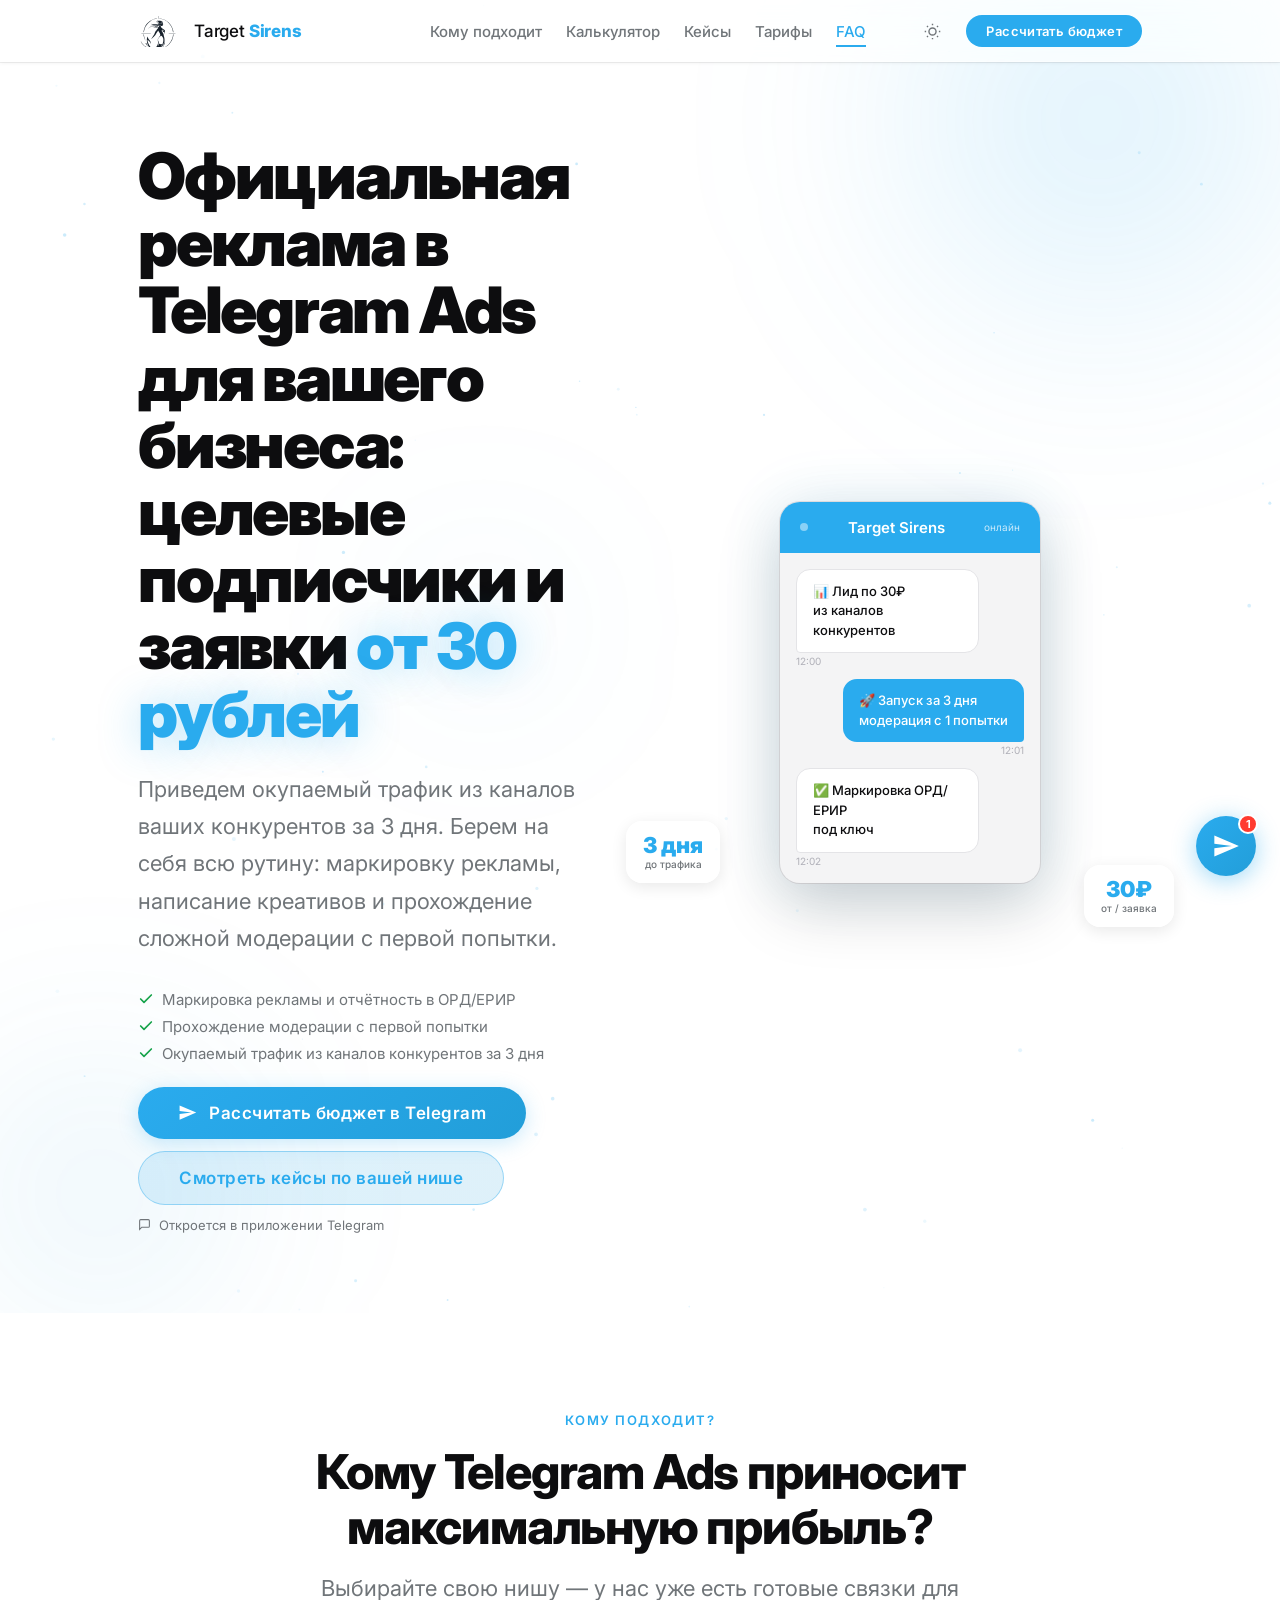
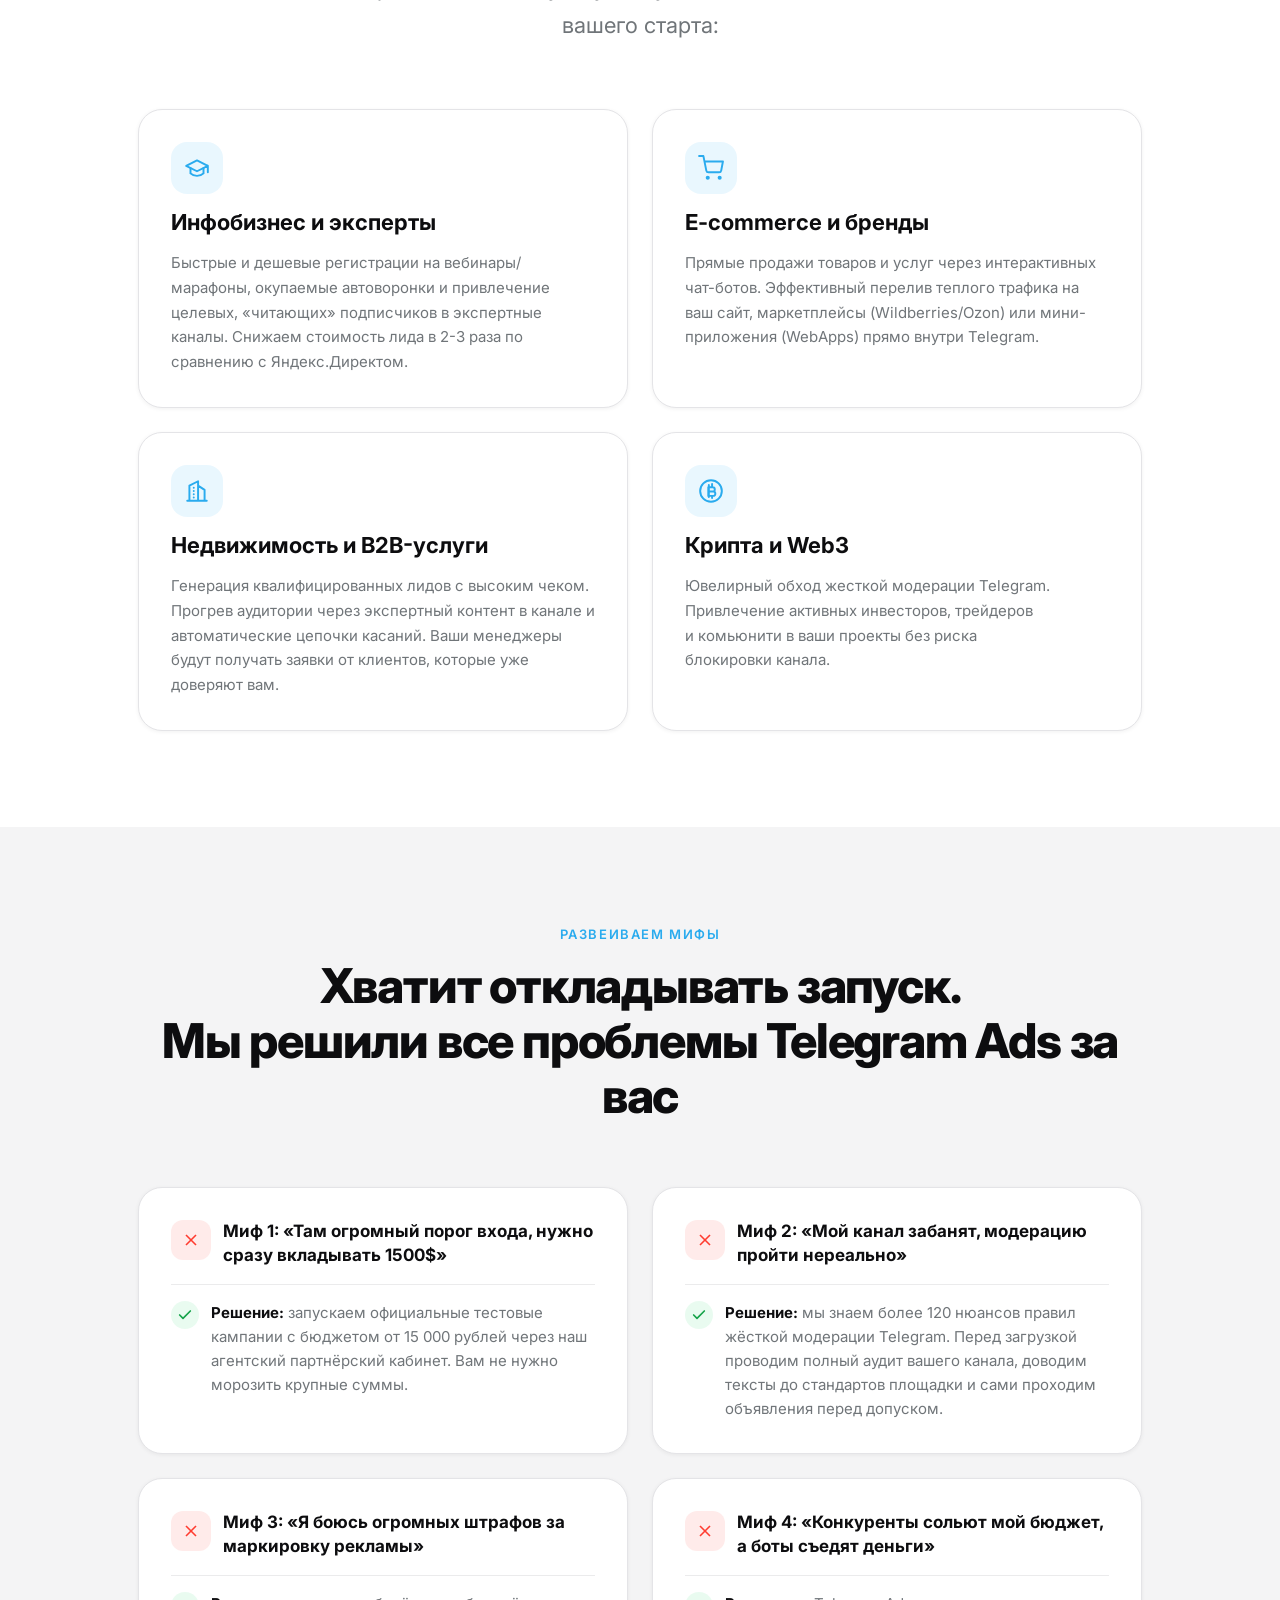
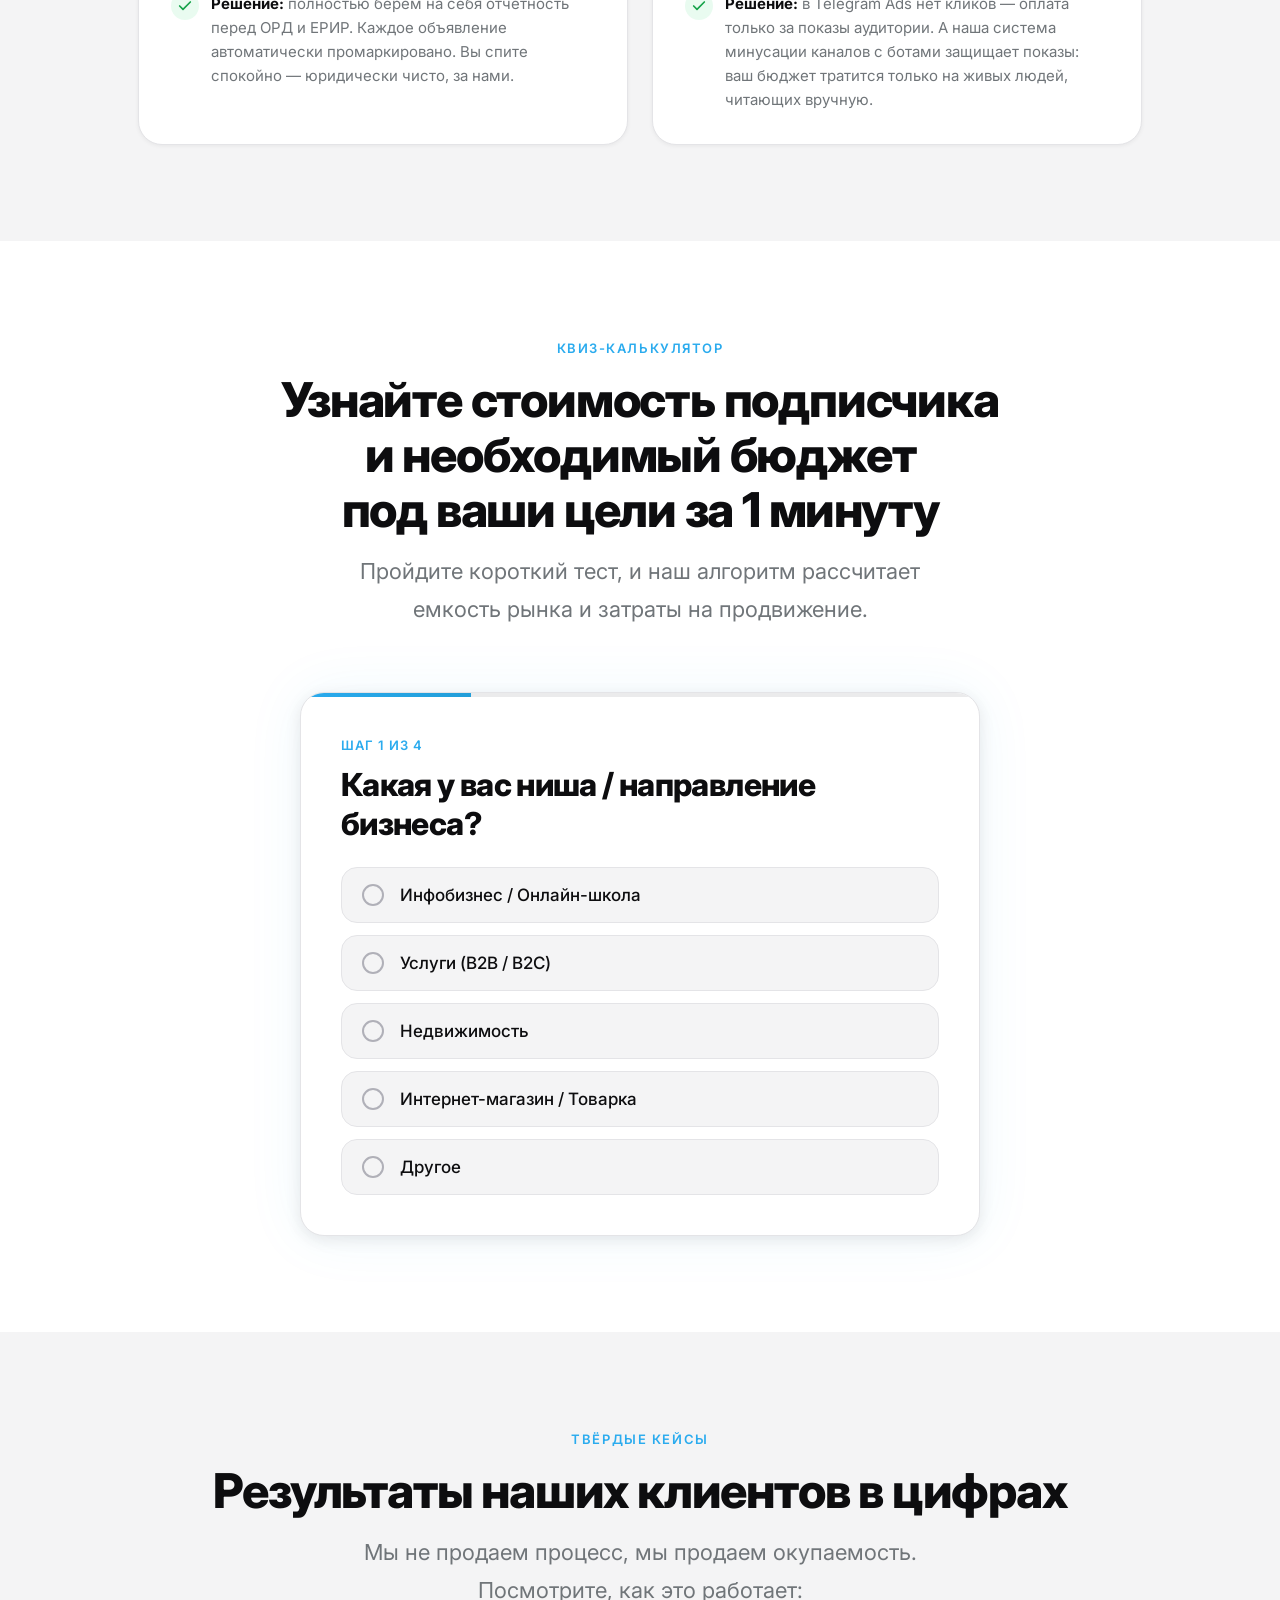
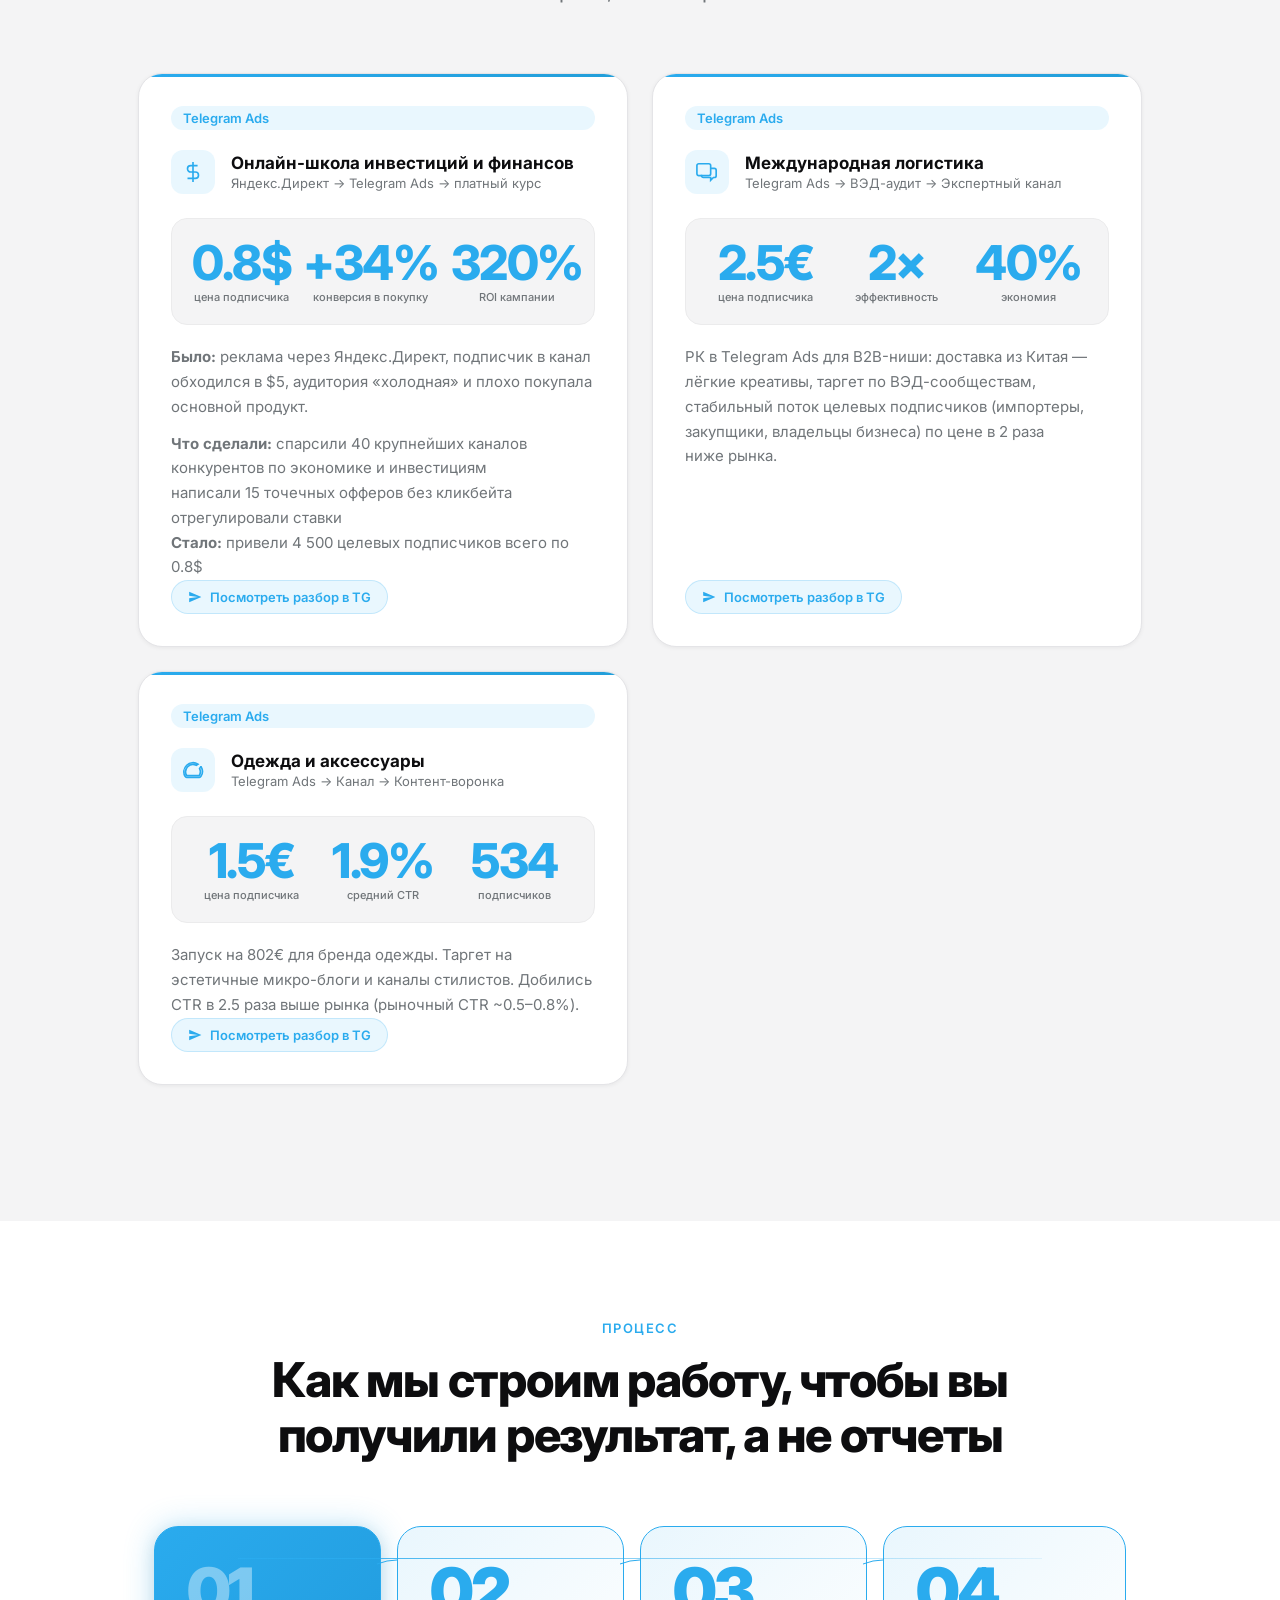
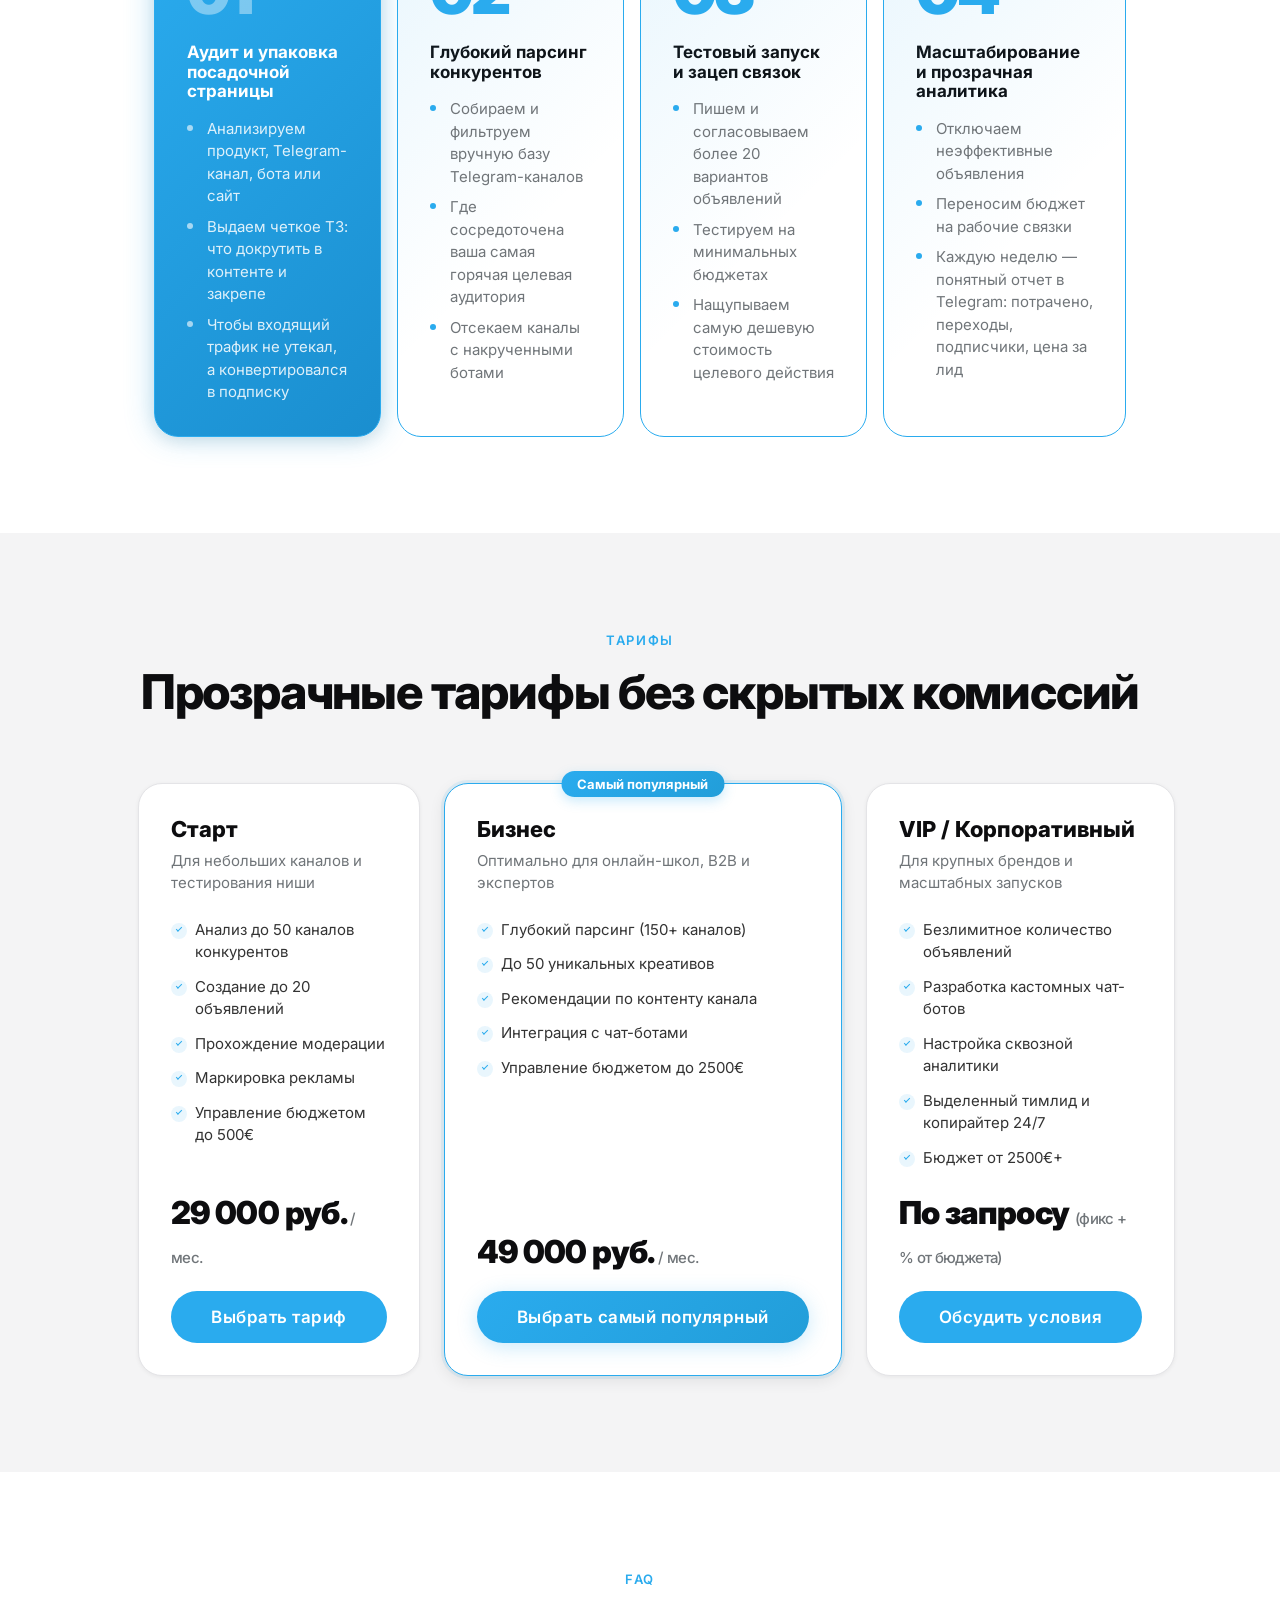
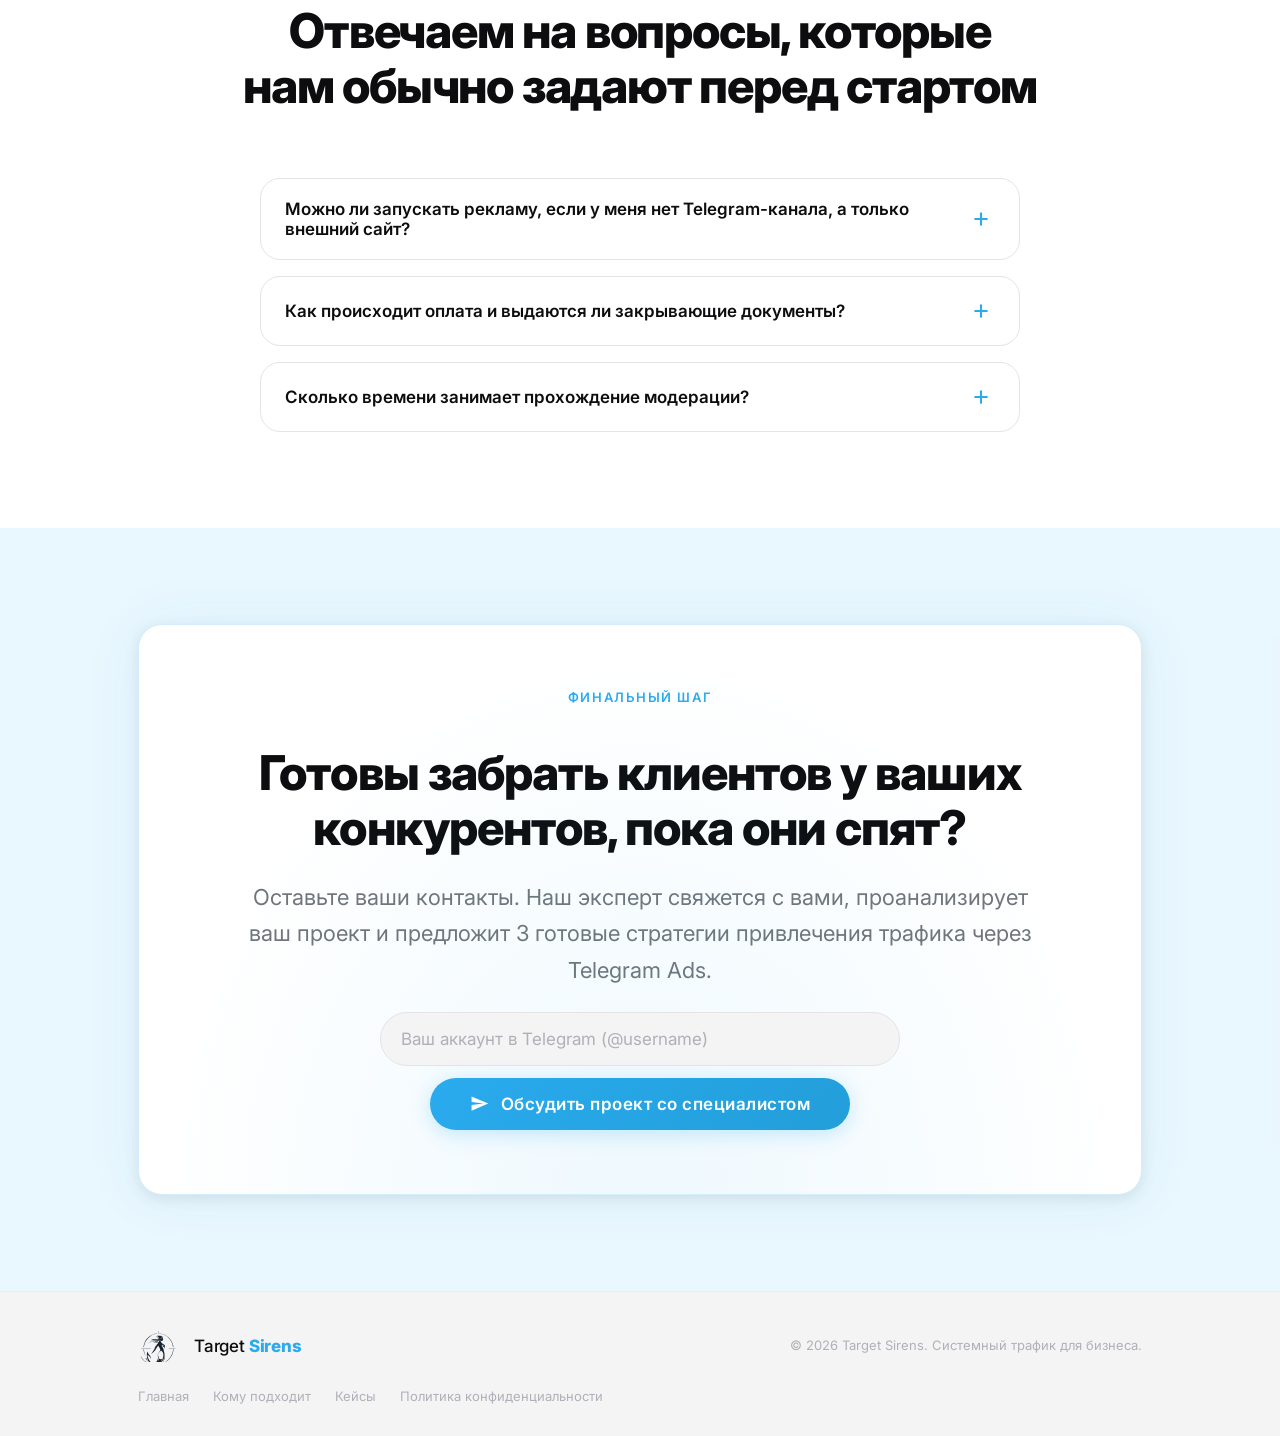
==== telegram-ads.html @ deea179c "fdfsdfd" ====
<!DOCTYPE html>
<html lang="ru" data-theme="light">

<head>
  <meta charset="UTF-8">
  <!-- Google Tag Manager -->
  <script>(function (w, d, s, l, i) {
      w[l] = w[l] || []; w[l].push({
        'gtm.start':
          new Date().getTime(), event: 'gtm.js'
      }); var f = d.getElementsByTagName(s)[0],
        j = d.createElement(s), dl = l != 'dataLayer' ? '&l=' + l : ''; j.async = true; j.src =
          'https://www.googletagmanager.com/gtm.js?id=' + i + dl; f.parentNode.insertBefore(j, f);
    })(window, document, 'script', 'dataLayer', 'GTM-P6WTXDZZ');</script>
  <!-- End Google Tag Manager -->
  <meta name="viewport" content="width=device-width, initial-scale=1.0">
  <meta name="description"
    content="Официальная реклама в Telegram Ads под ключ: целевые подписчики и заявки от 30 рублей. Маркировка, креативы и прохождение модерации с первой попытки.">
  <title>Реклама в Telegram Ads под ключ — целевые подписчики и заявки от 30 ₽ | Target Sirens</title>
  <link rel="preconnect" href="https://fonts.googleapis.com">
  <link rel="preconnect" href="https://fonts.gstatic.com" crossorigin>
  <link href="https://fonts.googleapis.com/css2?family=Inter:wght@400;500;600;700;800&display=swap" rel="stylesheet">
  <link rel="icon" type="image/svg+xml" href="favicon.svg">
  <link rel="stylesheet" href="style.css">

  <!-- ==============================
       ДОП. СТИЛИ ДЛЯ НОВОЙ СТРАНИЦЫ
       (сегменты, квиз, тарифы, FAQ)
       ============================== -->
  <style>
    /* --- СЕГМЕНТАЦИЯ --- */
    .segments { background: var(--color-bg); }
    .segments__grid {
      display: grid;
      grid-template-columns: repeat(2, 1fr);
      gap: var(--sp-6);
    }
    .segment-card {
      display: flex;
      flex-direction: column;
      gap: var(--sp-4);
      padding: var(--sp-8);
      background: var(--color-surface);
      border: 1px solid var(--color-border);
      border-radius: var(--r-2xl);
      box-shadow: var(--shadow-sm);
      transition: border-color var(--t-ui), box-shadow var(--t-ui), transform var(--t-ui);
    }
    .segment-card:hover {
      border-color: var(--color-primary);
      box-shadow: var(--shadow-md), 0 0 0 3px var(--color-primary-bg);
      transform: translateY(-4px);
    }
    .segment-card__icon {
      width: 52px; height: 52px;
      display: flex; align-items: center; justify-content: center;
      background: var(--color-primary-bg); border-radius: var(--r-lg);
      color: var(--color-primary);
    }
    .segment-card h3 { font-size: var(--text-lg); font-weight: 700; color: var(--color-text); }
    .segment-card p { font-size: var(--text-sm); color: var(--color-muted); line-height: 1.65; }

    /* --- БЛОК БОЛЕЙ / МИФЫ --- */
    .myths { background: var(--color-section2); }
    .myths__grid {
      display: grid;
      grid-template-columns: repeat(2, 1fr);
      gap: var(--sp-6);
    }
    .myth-card {
      padding: var(--sp-8);
      background: var(--color-surface);
      border: 1px solid var(--color-border);
      border-radius: var(--r-2xl);
      box-shadow: var(--shadow-sm);
      transition: border-color var(--t-ui), box-shadow var(--t-ui), transform var(--t-ui);
    }
    .myth-card:hover {
      border-color: var(--color-primary);
      box-shadow: var(--shadow-md);
      transform: translateY(-3px);
    }
    .myth-card__head {
      display: flex; align-items: flex-start; gap: var(--sp-3);
      margin-bottom: var(--sp-4);
    }
    .myth-card__icon {
      width: 40px; height: 40px; flex-shrink: 0;
      display: flex; align-items: center; justify-content: center;
      background: rgba(255,59,48,.1); border-radius: var(--r-md);
      color: #ff3b30;
    }
    .myth-card__myth { font-size: var(--text-base); font-weight: 700; color: var(--color-text); line-height: 1.4; }
    .myth-card__sol {
      display: flex; gap: var(--sp-3); align-items: flex-start;
      padding-top: var(--sp-4); border-top: 1px solid var(--color-divider);
    }
    .myth-card__sol-icon {
      width: 28px; height: 28px; flex-shrink: 0;
      display: flex; align-items: center; justify-content: center;
      background: rgba(74,222,128,.12); border-radius: 50%;
      color: #16a34a;
    }
    .myth-card__sol p { font-size: var(--text-sm); color: var(--color-muted); line-height: 1.6; }
    .myth-card__sol strong { color: var(--color-text); font-weight: 700; }

    /* --- КВИЗ-КАЛЬКУЛЯТОР --- */
    .quiz { background: var(--color-bg); }
    .quiz__box {
      max-width: 680px; margin-inline: auto;
      background: var(--color-surface);
      border: 1px solid var(--color-border);
      border-radius: var(--r-2xl);
      box-shadow: var(--shadow-md), 0 0 60px rgba(42,171,238,.07);
      overflow: hidden;
    }
    .quiz__progress { height: 4px; background: var(--color-divider); }
    .quiz__progress-bar {
      height: 100%;
      background: linear-gradient(90deg, #2aabee, #229ed9);
      width: 25%;
      transition: width .4s var(--ease-out);
    }
    .quiz__inner { padding: clamp(var(--sp-6), 4vw, var(--sp-10)); }
    .quiz__step { display: none; animation: quiz-in .4s var(--ease-out); }
    .quiz__step.active { display: block; }
    @keyframes quiz-in { from { opacity:0; transform: translateY(10px); } to { opacity:1; transform: translateY(0); } }
    .quiz__count { font-size: var(--text-xs); font-weight: 600; letter-spacing: .08em; text-transform: uppercase; color: var(--color-primary); margin-bottom: var(--sp-3); }
    .quiz__q { font-size: var(--text-xl); font-weight: 800; color: var(--color-text); margin-bottom: var(--sp-6); letter-spacing: -.02em; }
    .quiz__options { display: flex; flex-direction: column; gap: var(--sp-3); }
    .quiz__opt {
      display: flex; align-items: center; gap: var(--sp-4);
      padding: var(--sp-4) var(--sp-5);
      background: var(--color-bg2);
      border: 1.5px solid var(--color-border);
      border-radius: var(--r-lg);
      font-size: var(--text-base); font-weight: 500; color: var(--color-text);
      cursor: pointer; text-align: left; width: 100%;
      transition: border-color var(--t-ui), background var(--t-ui), transform var(--t-ui);
    }
    .quiz__opt:hover { border-color: var(--color-primary); background: var(--color-primary-bg); transform: translateX(4px); }
    .quiz__opt-radio {
      width: 22px; height: 22px; border-radius: 50%; flex-shrink: 0;
      border: 2px solid var(--color-faint); position: relative;
      transition: border-color var(--t-ui);
    }
    .quiz__opt:hover .quiz__opt-radio { border-color: var(--color-primary); }
    .quiz__final-lead { font-size: var(--text-sm); color: var(--color-muted); margin-bottom: var(--sp-5); line-height: 1.6; }
    .quiz__form { display: flex; flex-direction: column; gap: var(--sp-4); }
    .quiz__input {
      width: 100%; padding: var(--sp-4) var(--sp-5);
      background: var(--color-bg2); border: 1.5px solid var(--color-border);
      border-radius: var(--r-lg); font-size: var(--text-base); color: var(--color-text);
      outline: none; font-family: var(--font);
      transition: border-color var(--t-ui), box-shadow var(--t-ui);
    }
    .quiz__input::placeholder { color: var(--color-faint); }
    .quiz__input:focus { border-color: var(--color-primary); box-shadow: 0 0 0 3px var(--color-primary-bg); }
    .quiz__success {
      text-align: center; display: flex; flex-direction: column; align-items: center; gap: var(--sp-4);
      padding: var(--sp-6) 0;
    }
    .quiz__success-icon {
      width: 56px; height: 56px; border-radius: 50%;
      background: rgba(74,222,128,.12); display: flex; align-items: center; justify-content: center;
      color: #16a34a;
    }
    .quiz__success h3 { font-size: var(--text-lg); font-weight: 800; color: var(--color-text); }
    .quiz__success p { font-size: var(--text-sm); color: var(--color-muted); line-height: 1.6; }
    .quiz__back {
      margin-top: var(--sp-5); font-size: var(--text-sm); font-weight: 600; color: var(--color-muted);
      display: inline-flex; align-items: center; gap: var(--sp-2);
    }
    .quiz__back:hover { color: var(--color-primary); }

    /* --- ТАРИФЫ --- */
    .pricing { background: var(--color-section2); }
    .pricing__grid {
      display: grid;
      grid-template-columns: repeat(3, 1fr);
      gap: var(--sp-6);
      align-items: stretch;
    }
    .price-card {
      display: flex; flex-direction: column;
      padding: var(--sp-8);
      background: var(--color-surface);
      border: 1px solid var(--color-border);
      border-radius: var(--r-2xl);
      box-shadow: var(--shadow-sm);
      position: relative;
      transition: border-color var(--t-ui), box-shadow var(--t-ui), transform var(--t-ui);
    }
    .price-card:hover { box-shadow: var(--shadow-md); transform: translateY(-4px); }
    .price-card--popular {
      border-color: var(--color-primary);
      box-shadow: var(--shadow-md), 0 0 0 3px var(--color-primary-bg);
    }
    .price-card__badge {
      position: absolute; top: -13px; left: 50%; transform: translateX(-50%);
      padding: 5px 16px; background: linear-gradient(135deg, #2aabee, #229ed9);
      color: #fff; font-size: var(--text-xs); font-weight: 700;
      border-radius: var(--r-full); white-space: nowrap;
      box-shadow: 0 4px 12px var(--color-primary-glow);
    }
    .price-card__name { font-size: var(--text-lg); font-weight: 800; color: var(--color-text); }
    .price-card__tagline { font-size: var(--text-sm); color: var(--color-muted); margin-top: var(--sp-2); min-height: 42px; line-height: 1.5; }
    .price-card__list { display: flex; flex-direction: column; gap: var(--sp-3); margin: var(--sp-6) 0; flex: 1; }
    .price-card__list li {
      font-size: var(--text-sm); color: var(--color-text2); line-height: 1.5;
      padding-left: var(--sp-6); position: relative;
    }
    .price-card__list li::before {
      content: ''; position: absolute; left: 0; top: 4px;
      width: 16px; height: 16px;
      background: var(--color-primary-bg);
      border-radius: 50%;
    }
    .price-card__list li::after {
      content: ''; position: absolute; left: 5px; top: 8px;
      width: 6px; height: 3px;
      border-left: 1.5px solid var(--color-primary);
      border-bottom: 1.5px solid var(--color-primary);
      transform: rotate(-45deg);
    }
    .price-card__price {
      font-size: var(--text-xl); font-weight: 900; color: var(--color-text);
      margin-bottom: var(--sp-5); letter-spacing: -.02em;
    }
    .price-card__price span { font-size: var(--text-sm); font-weight: 500; color: var(--color-muted); }

    /* --- FAQ --- */
    .faq { background: var(--color-bg); }
    .faq__list { max-width: 760px; margin-inline: auto; display: flex; flex-direction: column; gap: var(--sp-4); }
    .faq-item {
      background: var(--color-surface);
      border: 1px solid var(--color-border);
      border-radius: var(--r-xl);
      overflow: hidden;
      transition: border-color var(--t-ui), box-shadow var(--t-ui);
    }
    .faq-item[open] { border-color: var(--color-primary); box-shadow: var(--shadow-sm); }
    .faq-item__q {
      display: flex; align-items: center; justify-content: space-between; gap: var(--sp-4);
      padding: var(--sp-5) var(--sp-6);
      font-size: var(--text-base); font-weight: 600; color: var(--color-text);
      cursor: pointer; list-style: none;
    }
    .faq-item__q::-webkit-details-marker { display: none; }
    .faq-item__icon {
      width: 28px; height: 28px; flex-shrink: 0;
      display: flex; align-items: center; justify-content: center;
      color: var(--color-primary);
      transition: transform var(--t-ui);
    }
    .faq-item[open] .faq-item__icon { transform: rotate(45deg); }
    .faq-item__a {
      padding: 0 var(--sp-6) var(--sp-5);
      font-size: var(--text-sm); color: var(--color-muted); line-height: 1.7;
    }

    /* --- ФИНАЛЬНЫЙ CTA --- */
    .final-cta { background: var(--color-primary-bg); }
    .final-cta__inner {
      text-align: center;
      display: flex; flex-direction: column; align-items: center; gap: var(--sp-6);
      padding: clamp(var(--sp-10), 5vw, var(--sp-16)) var(--sp-6);
      background: var(--color-surface);
      border: 1px solid rgba(42,171,238,.2);
      border-radius: var(--r-2xl);
      box-shadow: var(--shadow-md), 0 0 60px rgba(42,171,238,.07);
      position: relative; overflow: hidden;
    }
    .final-cta__inner::before {
      content: ''; position: absolute; inset: 0;
      background: radial-gradient(ellipse at 50% 100%, rgba(42,171,238,.08) 0%, transparent 70%);
      pointer-events: none;
    }
    .final-cta__title { font-size: var(--text-2xl); font-weight: 800; color: var(--color-text); letter-spacing: -.02em; }
    .final-cta__sub { font-size: var(--text-lg); color: var(--color-muted); line-height: 1.65; max-width: 60ch; }
    .final-cta__form {
      display: flex; gap: var(--sp-3); width: 100%; max-width: 520px;
      flex-wrap: wrap; justify-content: center; position: relative; z-index: 1;
    }
    .final-cta__input {
      flex: 1; min-width: 240px; padding: var(--sp-4) var(--sp-5);
      background: var(--color-bg2); border: 1.5px solid var(--color-border);
      border-radius: var(--r-full); font-size: var(--text-base); color: var(--color-text);
      outline: none; font-family: var(--font);
      transition: border-color var(--t-ui), box-shadow var(--t-ui);
    }
    .final-cta__input::placeholder { color: var(--color-faint); }
    .final-cta__input:focus { border-color: var(--color-primary); box-shadow: 0 0 0 3px var(--color-primary-bg); }

    /* --- HERO: список выгод --- */
    .hero__benefits { display: flex; flex-direction: column; gap: var(--sp-2); margin-top: var(--sp-2); }
    .hero__benefit {
      display: flex; align-items: center; gap: var(--sp-2);
      font-size: var(--text-sm); color: var(--color-muted);
    }
    .hero__benefit svg { color: #16a34a; flex-shrink: 0; }

    /* --- АДАПТИВ --- */
    @media (max-width: 860px) {
      .segments__grid { grid-template-columns: 1fr; }
      .myths__grid { grid-template-columns: 1fr; }
      .pricing__grid { grid-template-columns: 1fr; gap: var(--sp-8); }
    }
  </style>
</head>

<body>
  <!-- Google Tag Manager (noscript) -->
  <noscript><iframe src="https://www.googletagmanager.com/ns.html?id=GTM-P6WTXDZZ" height="0" width="0"
      style="display:none;visibility:hidden"></iframe></noscript>
  <!-- End Google Tag Manager (noscript) -->

  <!-- ==============================
       HEADER
       ============================== -->
  <header class="header" id="header">
    <div class="header__glass"></div>
    <div class="container header__inner">

      <a href="index.html" class="logo" aria-label="Target Sirens">
        <img class="logo__img logo__img--light" src="logo-light.svg" alt="" width="44" height="44">
        <img class="logo__img logo__img--dark" src="logo-dark.svg" alt="" width="44" height="44">
        <span class="logo__text">Target <strong>Sirens</strong></span>
      </a>

      <nav class="nav" aria-label="Навигация">
        <a href="#segments" class="nav__link">Кому подходит</a>
        <a href="#quiz" class="nav__link">Калькулятор</a>
        <a href="#cases" class="nav__link">Кейсы</a>
        <a href="#pricing" class="nav__link">Тарифы</a>
        <a href="#faq" class="nav__link">FAQ</a>
      </nav>

      <div class="header__right">
        <button class="theme-toggle" data-theme-toggle aria-label="Сменить тему">
          <svg class="icon-moon" width="17" height="17" viewBox="0 0 24 24" fill="none" stroke="currentColor"
            stroke-width="2">
            <path d="M21 12.79A9 9 0 1 1 11.21 3 7 7 0 0 0 21 12.79z" />
          </svg>
          <svg class="icon-sun" width="17" height="17" viewBox="0 0 24 24" fill="none" stroke="currentColor"
            stroke-width="2" style="display:none">
            <circle cx="12" cy="12" r="5" />
            <path
              d="M12 1v2M12 21v2M4.22 4.22l1.42 1.42M18.36 18.36l1.42 1.42M1 12h2M21 12h2M4.22 19.78l1.42-1.42M18.36 5.64l1.42-1.42" />
          </svg>
        </button>
        <a href="https://t.me/target_sirens" target="_blank" rel="noopener" class="btn btn--primary btn--sm nav__cta">Рассчитать бюджет</a>
      </div>

      <button class="burger" aria-label="Меню" aria-expanded="false">
        <span></span><span></span><span></span>
      </button>
    </div>

    <!-- Mobile nav -->
    <div class="mobile-nav" id="mobile-nav" aria-hidden="true">
      <a href="#segments" class="mobile-nav__link">Кому подходит</a>
      <a href="#quiz" class="mobile-nav__link">Калькулятор</a>
      <a href="#cases" class="mobile-nav__link">Кейсы</a>
      <a href="#pricing" class="mobile-nav__link">Тарифы</a>
      <a href="#faq" class="mobile-nav__link">FAQ</a>
      <a href="https://t.me/target_sirens" target="_blank" rel="noopener" class="btn btn--primary">Рассчитать бюджет</a>
    </div>
  </header>

  <main>

    <!-- ==============================
         БЛОК 1 — HERO
         ============================== -->
    <section class="hero" id="hero">
      <div class="hero__bg" aria-hidden="true">
        <div class="hero__glow hero__glow--1"></div>
        <div class="hero__glow hero__glow--2"></div>
        <div class="hero__glow hero__glow--3"></div>
        <canvas id="particles" class="hero__particles"></canvas>
      </div>

      <div class="container hero__inner">
        <div class="hero__content">
          <h1 class="hero__title fade-up" style="--d:0ms">
            Официальная реклама в Telegram Ads для вашего бизнеса: целевые подписчики и заявки <span class="hero__title-accent">от 30 рублей</span>
          </h1>

          <p class="hero__sub fade-up" style="--d:100ms">
            Приведем окупаемый трафик из каналов ваших конкурентов за 3 дня. Берем на себя всю рутину: маркировку рекламы, написание креативов и прохождение сложной модерации с первой попытки.
          </p>

          <div class="hero__benefits fade-up" style="--d:150ms">
            <span class="hero__benefit">
              <svg width="16" height="16" viewBox="0 0 24 24" fill="none" stroke="currentColor" stroke-width="2.5" stroke-linecap="round" stroke-linejoin="round"><polyline points="20 6 9 17 4 12"/></svg>
              Маркировка рекламы и отчётность в ОРД/ЕРИР
            </span>
            <span class="hero__benefit">
              <svg width="16" height="16" viewBox="0 0 24 24" fill="none" stroke="currentColor" stroke-width="2.5" stroke-linecap="round" stroke-linejoin="round"><polyline points="20 6 9 17 4 12"/></svg>
              Прохождение модерации с первой попытки
            </span>
            <span class="hero__benefit">
              <svg width="16" height="16" viewBox="0 0 24 24" fill="none" stroke="currentColor" stroke-width="2.5" stroke-linecap="round" stroke-linejoin="round"><polyline points="20 6 9 17 4 12"/></svg>
              Окупаемый трафик из каналов конкурентов за 3 дня
            </span>
          </div>

          <div class="hero__cta-wrap fade-up" style="--d:200ms">
            <a href="https://t.me/target_sirens" target="_blank" rel="noopener"
              class="btn btn--primary btn--lg btn--tg btn--glow">
              <svg width="19" height="19" viewBox="0 0 24 24" fill="currentColor">
                <path d="M2.01 21L23 12 2.01 3 2 10l15 2-15 2z" />
              </svg>
              Рассчитать бюджет в Telegram
            </a>
            <a href="#cases" class="btn btn--lg hero__btn-pdf">
              Смотреть кейсы по вашей нише
            </a>
            <span class="hero__hint">
              <svg width="13" height="13" viewBox="0 0 24 24" fill="none" stroke="currentColor" stroke-width="2">
                <path d="M21 15a2 2 0 0 1-2 2H7l-4 4V5a2 2 0 0 1 2-2h14a2 2 0 0 1 2 2z" />
              </svg>
              Откроется в приложении Telegram
            </span>
          </div>
        </div>

        <!-- Phone mockup -->
        <div class="hero__visual fade-up" style="--d:130ms" aria-hidden="true">
          <div class="hero__phone">
            <div class="hero__phone-header">
              <div class="hero__phone-dot"></div>
              <div class="hero__phone-name">Target Sirens</div>
              <div class="hero__phone-online">онлайн</div>
            </div>
            <div class="hero__phone-body">
              <div class="msg msg--in">
                <div class="msg__bubble">📊 Лид по 30₽<br>из каналов конкурентов</div>
                <div class="msg__time">12:00</div>
              </div>
              <div class="msg msg--out">
                <div class="msg__bubble">🚀 Запуск за 3 дня<br>модерация с 1 попытки</div>
                <div class="msg__time">12:01</div>
              </div>
              <div class="msg msg--in">
                <div class="msg__bubble">✅ Маркировка ОРД/ЕРИР<br>под ключ</div>
                <div class="msg__time">12:02</div>
              </div>
            </div>
          </div>
          <div class="fstat fstat--2"><span class="fstat__num">3 дня</span><span class="fstat__lbl">до трафика</span></div>
          <div class="fstat fstat--3"><span class="fstat__num">30₽</span><span class="fstat__lbl">от / заявка</span></div>
        </div>
      </div>
    </section>

    <!-- ==============================
         БЛОК 2 — СЕГМЕНТАЦИЯ
         ============================== -->
    <section class="segments section" id="segments">
      <div class="container">
        <div class="section-head reveal">
          <div class="section-label">Кому подходит?</div>
          <h2 class="section-title">Кому Telegram Ads приносит максимальную прибыль?</h2>
          <p class="hero__sub" style="margin:var(--sp-4) auto 0; text-align:center;">
            Выбирайте свою нишу — у нас уже есть готовые связки для вашего старта:
          </p>
        </div>

        <div class="segments__grid">

          <!-- Инфобизнес -->
          <div class="segment-card reveal" style="--rd:0ms">
            <div class="segment-card__icon">
              <svg width="26" height="26" viewBox="0 0 24 24" fill="none" stroke="currentColor" stroke-width="1.8" stroke-linecap="round" stroke-linejoin="round">
                <path d="M22 10v6M2 10l10-5 10 5-10 5z"/><path d="M6 12v5c3 3 9 3 12 0v-5"/>
              </svg>
            </div>
            <h3>Инфобизнес и эксперты</h3>
            <p>Быстрые и дешевые регистрации на вебинары/марафоны, окупаемые автоворонки и привлечение целевых, «читающих» подписчиков в экспертные каналы. Снижаем стоимость лида в 2-3 раза по сравнению с Яндекс.Директом.</p>
          </div>

          <!-- E-commerce -->
          <div class="segment-card reveal" style="--rd:80ms">
            <div class="segment-card__icon">
              <svg width="26" height="26" viewBox="0 0 24 24" fill="none" stroke="currentColor" stroke-width="1.8" stroke-linecap="round" stroke-linejoin="round">
                <circle cx="9" cy="21" r="1"/><circle cx="20" cy="21" r="1"/><path d="M1 1h4l2.68 13.39a2 2 0 0 0 2 1.61h9.72a2 2 0 0 0 2-1.61L23 6H6"/>
              </svg>
            </div>
            <h3>E-commerce и бренды</h3>
            <p>Прямые продажи товаров и услуг через интерактивных чат-ботов. Эффективный перелив теплого трафика на ваш сайт, маркетплейсы (Wildberries/Ozon) или мини-приложения (WebApps) прямо внутри Telegram.</p>
          </div>

          <!-- Недвижимость / B2B -->
          <div class="segment-card reveal" style="--rd:160ms">
            <div class="segment-card__icon">
              <svg width="26" height="26" viewBox="0 0 24 24" fill="none" stroke="currentColor" stroke-width="1.8" stroke-linecap="round" stroke-linejoin="round">
                <path d="M3 21h18M5 21V7l8-4v18M19 21V11l-6-4"/><path d="M9 9v.01M9 12v.01M9 15v.01M9 18v.01"/>
              </svg>
            </div>
            <h3>Недвижимость и B2B-услуги</h3>
            <p>Генерация квалифицированных лидов с высоким чеком. Прогрев аудитории через экспертный контент в канале и автоматические цепочки касаний. Ваши менеджеры будут получать заявки от клиентов, которые уже доверяют вам.</p>
          </div>

          <!-- Крипта / Web3 -->
          <div class="segment-card reveal" style="--rd:240ms">
            <div class="segment-card__icon">
              <svg width="26" height="26" viewBox="0 0 24 24" fill="none" stroke="currentColor" stroke-width="1.8" stroke-linecap="round" stroke-linejoin="round">
                <circle cx="12" cy="12" r="10"/><path d="M9.5 8.5h4a2 2 0 0 1 0 4h-4zM9.5 12.5h4.5a2 2 0 0 1 0 4H9.5zM10 6.5v11M13 5.5v2M13 16.5v2"/>
              </svg>
            </div>
            <h3>Крипта и Web3</h3>
            <p>Ювелирный обход жесткой модерации Telegram. Привлечение активных инвесторов, трейдеров и комьюнити в ваши проекты без риска блокировки канала.</p>
          </div>

        </div>
      </div>
    </section>

    <!-- ==============================
         БЛОК 3 — СНЯТИЕ БОЛЕЙ И СТРАХОВ
         ============================== -->
    <section class="myths section" id="myths">
      <div class="container">
        <div class="section-head reveal">
          <div class="section-label">Развеиваем мифы</div>
          <h2 class="section-title">Хватит откладывать запуск.<br>Мы решили все проблемы Telegram Ads за вас</h2>
        </div>

        <div class="myths__grid">

          <!-- Миф 1 -->
          <div class="myth-card reveal" style="--rd:0ms">
            <div class="myth-card__head">
              <div class="myth-card__icon">
                <svg width="20" height="20" viewBox="0 0 24 24" fill="none" stroke="currentColor" stroke-width="2"><line x1="18" y1="6" x2="6" y2="18"/><line x1="6" y1="6" x2="18" y2="18"/></svg>
              </div>
              <p class="myth-card__myth">Миф 1: «Там огромный порог входа, нужно сразу вкладывать 1500$»</p>
            </div>
            <div class="myth-card__sol">
              <div class="myth-card__sol-icon">
                <svg width="16" height="16" viewBox="0 0 24 24" fill="none" stroke="currentColor" stroke-width="2.5" stroke-linecap="round" stroke-linejoin="round"><polyline points="20 6 9 17 4 12"/></svg>
              </div>
              <p><strong>Решение:</strong> запускаем официальные тестовые кампании с бюджетом от 15 000 рублей через наш агентский партнёрский кабинет. Вам не нужно морозить крупные суммы.</p>
            </div>
          </div>

          <!-- Миф 2 -->
          <div class="myth-card reveal" style="--rd:80ms">
            <div class="myth-card__head">
              <div class="myth-card__icon">
                <svg width="20" height="20" viewBox="0 0 24 24" fill="none" stroke="currentColor" stroke-width="2"><line x1="18" y1="6" x2="6" y2="18"/><line x1="6" y1="6" x2="18" y2="18"/></svg>
              </div>
              <p class="myth-card__myth">Миф 2: «Мой канал забанят, модерацию пройти нереально»</p>
            </div>
            <div class="myth-card__sol">
              <div class="myth-card__sol-icon">
                <svg width="16" height="16" viewBox="0 0 24 24" fill="none" stroke="currentColor" stroke-width="2.5" stroke-linecap="round" stroke-linejoin="round"><polyline points="20 6 9 17 4 12"/></svg>
              </div>
              <p><strong>Решение:</strong> мы знаем более 120 нюансов правил жёсткой модерации Telegram. Перед загрузкой проводим полный аудит вашего канала, доводим тексты до стандартов площадки и сами проходим объявления перед допуском.</p>
            </div>
          </div>

          <!-- Миф 3 -->
          <div class="myth-card reveal" style="--rd:160ms">
            <div class="myth-card__head">
              <div class="myth-card__icon">
                <svg width="20" height="20" viewBox="0 0 24 24" fill="none" stroke="currentColor" stroke-width="2"><line x1="18" y1="6" x2="6" y2="18"/><line x1="6" y1="6" x2="18" y2="18"/></svg>
              </div>
              <p class="myth-card__myth">Миф 3: «Я боюсь огромных штрафов за маркировку рекламы»</p>
            </div>
            <div class="myth-card__sol">
              <div class="myth-card__sol-icon">
                <svg width="16" height="16" viewBox="0 0 24 24" fill="none" stroke="currentColor" stroke-width="2.5" stroke-linecap="round" stroke-linejoin="round"><polyline points="20 6 9 17 4 12"/></svg>
              </div>
              <p><strong>Решение:</strong> полностью берём на себя отчётность перед ОРД и ЕРИР. Каждое объявление автоматически промаркировано. Вы спите спокойно — юридически чисто, за нами.</p>
            </div>
          </div>

          <!-- Миф 4 -->
          <div class="myth-card reveal" style="--rd:240ms">
            <div class="myth-card__head">
              <div class="myth-card__icon">
                <svg width="20" height="20" viewBox="0 0 24 24" fill="none" stroke="currentColor" stroke-width="2"><line x1="18" y1="6" x2="6" y2="18"/><line x1="6" y1="6" x2="18" y2="18"/></svg>
              </div>
              <p class="myth-card__myth">Миф 4: «Конкуренты сольют мой бюджет, а боты съедят деньги»</p>
            </div>
            <div class="myth-card__sol">
              <div class="myth-card__sol-icon">
                <svg width="16" height="16" viewBox="0 0 24 24" fill="none" stroke="currentColor" stroke-width="2.5" stroke-linecap="round" stroke-linejoin="round"><polyline points="20 6 9 17 4 12"/></svg>
              </div>
              <p><strong>Решение:</strong> в Telegram Ads нет кликов — оплата только за показы аудитории. А наша система минусации каналов с ботами защищает показы: ваш бюджет тратится только на живых людей, читающих вручную.</p>
            </div>
          </div>

        </div>
      </div>
    </section>

    <!-- ==============================
         БЛОК 4 — КВИЗ-КАЛЬКУЛЯТОР
         ============================== -->
    <section class="quiz section" id="quiz">
      <div class="container">
        <div class="section-head reveal">
          <div class="section-label">Квиз-калькулятор</div>
          <h2 class="section-title">Узнайте стоимость подписчика и необходимый бюджет под ваши цели за 1 минуту</h2>
          <p class="hero__sub" style="margin:var(--sp-4) auto 0; text-align:center;">
            Пройдите короткий тест, и наш алгоритм рассчитает емкость рынка и затраты на продвижение.
          </p>
        </div>

        <div class="quiz__box reveal">
          <div class="quiz__progress"><div class="quiz__progress-bar" id="quiz-bar"></div></div>
          <div class="quiz__inner">

            <!-- Шаг 1 -->
            <div class="quiz__step active" data-step="1">
              <div class="quiz__count">Шаг 1 из 4</div>
              <div class="quiz__q">Какая у вас ниша / направление бизнеса?</div>
              <div class="quiz__options">
                <button class="quiz__opt" data-next="2"><span class="quiz__opt-radio"></span>Инфобизнес / Онлайн-школа</button>
                <button class="quiz__opt" data-next="2"><span class="quiz__opt-radio"></span>Услуги (B2B / B2C)</button>
                <button class="quiz__opt" data-next="2"><span class="quiz__opt-radio"></span>Недвижимость</button>
                <button class="quiz__opt" data-next="2"><span class="quiz__opt-radio"></span>Интернет-магазин / Товарка</button>
                <button class="quiz__opt" data-next="2"><span class="quiz__opt-radio"></span>Другое</button>
              </div>
            </div>

            <!-- Шаг 2 -->
            <div class="quiz__step" data-step="2">
              <div class="quiz__count">Шаг 2 из 4</div>
              <div class="quiz__q">Какая главная цель рекламной кампании?</div>
              <div class="quiz__options">
                <button class="quiz__opt" data-next="3"><span class="quiz__opt-radio"></span>Привести подписчиков в Telegram-канал</button>
                <button class="quiz__opt" data-next="3"><span class="quiz__opt-radio"></span>Получить заявки на сайт / в CRM</button>
                <button class="quiz__opt" data-next="3"><span class="quiz__opt-radio"></span>Набрать регистрации в чат-боте</button>
              </div>
              <a href="#" class="quiz__back" data-back="1">
                <svg width="14" height="14" viewBox="0 0 24 24" fill="none" stroke="currentColor" stroke-width="2.5" stroke-linecap="round"><polyline points="15 18 9 12 15 6"/></svg>
                Назад
              </a>
            </div>

            <!-- Шаг 3 -->
            <div class="quiz__step" data-step="3">
              <div class="quiz__count">Шаг 3 из 4</div>
              <div class="quiz__q">Какой рекламный бюджет вы готовы выделить на тест?</div>
              <div class="quiz__options">
                <button class="quiz__opt" data-next="4"><span class="quiz__opt-radio"></span>До 30 000 руб.</button>
                <button class="quiz__opt" data-next="4"><span class="quiz__opt-radio"></span>От 30 000 до 100 000 руб.</button>
                <button class="quiz__opt" data-next="4"><span class="quiz__opt-radio"></span>Более 100 000 руб.</button>
              </div>
              <a href="#" class="quiz__back" data-back="2">
                <svg width="14" height="14" viewBox="0 0 24 24" fill="none" stroke="currentColor" stroke-width="2.5" stroke-linecap="round"><polyline points="15 18 9 12 15 6"/></svg>
                Назад
              </a>
            </div>

            <!-- Шаг 4 — финал -->
            <div class="quiz__step" data-step="4">
              <div class="quiz__count">Шаг 4 из 4</div>
              <div class="quiz__q">Куда прислать готовый расчёт?</div>
              <p class="quiz__final-lead">Укажите ваш Telegram-аккаунт (например, @username) или телефон — и наш алгоритм пришлёт готовый медиаплан со стратегией обхода конкурентов.</p>
              <form class="quiz__form" id="quiz-form">
                <input class="quiz__input" id="quiz-contact" type="text" placeholder="@username в Telegram или телефон" required>
                <button type="submit" class="btn btn--primary btn--lg btn--tg btn--glow" id="quiz-submit">
                  <svg width="19" height="19" viewBox="0 0 24 24" fill="currentColor"><path d="M2.01 21L23 12 2.01 3 2 10l15 2-15 2z"/></svg>
                  Получить готовый медиаплан + стратегию обхода конкурентов
                </button>
              </form>
              <a href="#" class="quiz__back" data-back="3">
                <svg width="14" height="14" viewBox="0 0 24 24" fill="none" stroke="currentColor" stroke-width="2.5" stroke-linecap="round"><polyline points="15 18 9 12 15 6"/></svg>
                Назад
              </a>
            </div>

            <!-- Успех -->
            <div class="quiz__step" data-step="success">
              <div class="quiz__success">
                <div class="quiz__success-icon">
                  <svg width="30" height="30" viewBox="0 0 24 24" fill="none" stroke="currentColor" stroke-width="2.5" stroke-linecap="round" stroke-linejoin="round"><polyline points="20 6 9 17 4 12"/></svg>
                </div>
                <h3>Заявка принята!</h3>
                <p>Мы рассчитаем медиаплан под ваши цели и пришлём его вместе со стратегией обхода конкурентов в течение 15 минут.</p>
              </div>
            </div>

          </div>
        </div>
      </div>
    </section>

    <!-- ==============================
         БЛОК 5 — КЕЙСЫ
         ============================== -->
    <section class="cases section" id="cases">
      <div class="container">
        <div class="section-head reveal">
          <div class="section-label">Твёрдые кейсы</div>
          <h2 class="section-title">Результаты наших клиентов в цифрах</h2>
          <p class="hero__sub" style="margin:var(--sp-4) auto 0; text-align:center;">
            Мы не продаем процесс, мы продаем окупаемость. Посмотрите, как это работает:
          </p>
        </div>

        <div class="cases__nav">
          <button class="cases__arrow cases__arrow--prev" id="cases-prev" aria-label="Назад">
            <svg width="20" height="20" viewBox="0 0 24 24" fill="none" stroke="currentColor" stroke-width="2.5" stroke-linecap="round"><polyline points="15 18 9 12 15 6"/></svg>
          </button>
          <div class="cases__dots" id="cases-dots"></div>
          <button class="cases__arrow cases__arrow--next" id="cases-next" aria-label="Вперёд">
            <svg width="20" height="20" viewBox="0 0 24 24" fill="none" stroke="currentColor" stroke-width="2.5" stroke-linecap="round"><polyline points="9 18 15 12 9 6"/></svg>
          </button>
        </div>

        <div class="cases__scroll" id="cases-scroll">

          <!-- Кейс 1 — главный -->
          <article class="case-card case-card--scroll reveal" style="--rd:0ms">
            <div class="case-card__tag">Telegram Ads</div>
            <div class="case-card__head">
              <div class="case-card__ava">
                <svg width="22" height="22" viewBox="0 0 24 24" fill="none" stroke="currentColor" stroke-width="1.8"><line x1="12" y1="1" x2="12" y2="23"/><path d="M17 5H9.5a3.5 3.5 0 0 0 0 7h5a3.5 3.5 0 0 1 0 7H6"/></svg>
              </div>
              <div>
                <div class="case-card__niche">Онлайн-школа инвестиций и финансов</div>
                <div class="case-card__sub">Яндекс.Директ → Telegram Ads → платный курс</div>
              </div>
            </div>
            <div class="case-card__stats">
              <div class="case-stat"><span class="case-stat__val">0.8$</span><span class="case-stat__key">цена подписчика</span></div>
              <div class="case-stat"><span class="case-stat__val">+34%</span><span class="case-stat__key">конверсия в покупку</span></div>
              <div class="case-stat"><span class="case-stat__val">320%</span><span class="case-stat__key">ROI кампании</span></div>
            </div>
            <div class="case-card__desc">
              <p class="case-card__desc-title"><strong>Было:</strong> реклама через Яндекс.Директ, подписчик в канал обходился в $5, аудитория «холодная» и плохо покупала основной продукт.</p>
              <ul class="case-card__list" style="margin-top:var(--sp-3)">
                <li><strong>Что сделали:</strong> спарсили 40 крупнейших каналов конкурентов по экономике и инвестициям</li>
                <li>написали 15 точечных офферов без кликбейта</li>
                <li>отрегулировали ставки</li>
                <li><strong>Стало:</strong> привели 4 500 целевых подписчиков всего по 0.8$</li>
              </ul>
            </div>
            <a href="https://t.me/target_sirens" target="_blank" rel="noopener" class="case-card__link">
              <svg width="14" height="14" viewBox="0 0 24 24" fill="currentColor"><path d="M2.01 21L23 12 2.01 3 2 10l15 2-15 2z"/></svg>
              Посмотреть разбор в TG
            </a>
          </article>

          <!-- Кейс 2 -->
          <article class="case-card case-card--scroll reveal" style="--rd:80ms">
            <div class="case-card__tag">Telegram Ads</div>
            <div class="case-card__head">
              <div class="case-card__ava">
                <svg width="22" height="22" viewBox="0 0 24 24" fill="none" stroke="currentColor" stroke-width="1.8"><rect x="1" y="3" width="15" height="13" rx="2"/><path d="M16 8h4a2 2 0 0 1 2 2v6a2 2 0 0 1-2 2h-1l-3 3v-3H8a2 2 0 0 1-2-2v-1"/></svg>
              </div>
              <div>
                <div class="case-card__niche">Международная логистика</div>
                <div class="case-card__sub">Telegram Ads → ВЭД-аудит → Экспертный канал</div>
              </div>
            </div>
            <div class="case-card__stats">
              <div class="case-stat"><span class="case-stat__val">2.5€</span><span class="case-stat__key">цена подписчика</span></div>
              <div class="case-stat"><span class="case-stat__val">2×</span><span class="case-stat__key">эффективность</span></div>
              <div class="case-stat"><span class="case-stat__val">40%</span><span class="case-stat__key">экономия</span></div>
            </div>
            <div class="case-card__desc">
              <p class="case-card__desc-title">РК в Telegram Ads для B2B-ниши: доставка из Китая — лёгкие креативы, таргет по ВЭД-сообществам, стабильный поток целевых подписчиков (импортеры, закупщики, владельцы бизнеса) по цене в 2 раза ниже рынка.</p>
            </div>
            <a href="https://t.me/target_sirens/78" target="_blank" rel="noopener" class="case-card__link">
              <svg width="14" height="14" viewBox="0 0 24 24" fill="currentColor"><path d="M2.01 21L23 12 2.01 3 2 10l15 2-15 2z"/></svg>
              Посмотреть разбор в TG
            </a>
          </article>

          <!-- Кейс 3 -->
          <article class="case-card case-card--scroll reveal" style="--rd:160ms">
            <div class="case-card__tag">Telegram Ads</div>
            <div class="case-card__head">
              <div class="case-card__ava">
                <svg width="22" height="22" viewBox="0 0 24 24" fill="none" stroke="currentColor" stroke-width="1.8"><path d="M20.38 8.57l-1.23 1.85a8 8 0 0 1-.22 7.58H5.07A8 8 0 0 1 15.58 6.85l1.85-1.23A10 10 0 0 0 3.35 19a2 2 0 0 0 1.72 1h13.85a2 2 0 0 0 1.74-1 10 10 0 0 0 .27-10.44z"/></svg>
              </div>
              <div>
                <div class="case-card__niche">Одежда и аксессуары</div>
                <div class="case-card__sub">Telegram Ads → Канал → Контент-воронка</div>
              </div>
            </div>
            <div class="case-card__stats">
              <div class="case-stat"><span class="case-stat__val">1.5€</span><span class="case-stat__key">цена подписчика</span></div>
              <div class="case-stat"><span class="case-stat__val">1.9%</span><span class="case-stat__key">средний CTR</span></div>
              <div class="case-stat"><span class="case-stat__val">534</span><span class="case-stat__key">подписчиков</span></div>
            </div>
            <div class="case-card__desc">
              <p class="case-card__desc-title">Запуск на 802€ для бренда одежды. Таргет на эстетичные микро-блоги и каналы стилистов. Добились CTR в 2.5 раза выше рынка (рыночный CTR ~0.5–0.8%).</p>
            </div>
            <a href="https://t.me/target_sirens/74" target="_blank" rel="noopener" class="case-card__link">
              <svg width="14" height="14" viewBox="0 0 24 24" fill="currentColor"><path d="M2.01 21L23 12 2.01 3 2 10l15 2-15 2z"/></svg>
              Посмотреть разбор в TG
            </a>
          </article>

        </div>
      </div>
    </section>

    <!-- ==============================
         БЛОК 6 — ПОШАГОВЫЙ ПРОЦЕСС
         ============================== -->
    <section class="process section" id="process">
      <div class="container">
        <div class="section-head reveal">
          <div class="section-label">Процесс</div>
          <h2 class="section-title">Как мы строим работу, чтобы вы получили результат, а не отчеты</h2>
        </div>

        <div class="process__steps">

          <div class="step step--active reveal" style="--rd:0ms" data-step="1">
            <div class="step__connector" aria-hidden="true">
              <svg viewBox="0 0 60 24" fill="none"><path d="M0 12 Q30 0 60 12" stroke="var(--color-primary)" stroke-width="1.5" stroke-dasharray="4 3"/><polygon points="54,8 60,12 54,16" fill="var(--color-primary)"/></svg>
            </div>
            <div class="step__inner">
              <div class="step__num">01</div>
              <div class="step__content">
                <h3>Аудит и упаковка посадочной страницы</h3>
                <ul>
                  <li>Анализируем продукт, Telegram-канал, бота или сайт</li>
                  <li>Выдаем четкое ТЗ: что докрутить в контенте и закрепе</li>
                  <li>Чтобы входящий трафик не утекал, а конвертировался в подписку</li>
                </ul>
              </div>
            </div>
          </div>

          <div class="step reveal" style="--rd:120ms" data-step="2">
            <div class="step__connector" aria-hidden="true">
              <svg viewBox="0 0 60 24" fill="none"><path d="M0 12 Q30 0 60 12" stroke="var(--color-primary)" stroke-width="1.5" stroke-dasharray="4 3"/><polygon points="54,8 60,12 54,16" fill="var(--color-primary)"/></svg>
            </div>
            <div class="step__inner">
              <div class="step__num">02</div>
              <div class="step__content">
                <h3>Глубокий парсинг конкурентов</h3>
                <ul>
                  <li>Собираем и фильтруем вручную базу Telegram-каналов</li>
                  <li>Где сосредоточена ваша самая горячая целевая аудитория</li>
                  <li>Отсекаем каналы с накрученными ботами</li>
                </ul>
              </div>
            </div>
          </div>

          <div class="step reveal" style="--rd:240ms" data-step="3">
            <div class="step__connector" aria-hidden="true">
              <svg viewBox="0 0 60 24" fill="none"><path d="M0 12 Q30 0 60 12" stroke="var(--color-primary)" stroke-width="1.5" stroke-dasharray="4 3"/><polygon points="54,8 60,12 54,16" fill="var(--color-primary)"/></svg>
            </div>
            <div class="step__inner">
              <div class="step__num">03</div>
              <div class="step__content">
                <h3>Тестовый запуск и зацеп связок</h3>
                <ul>
                  <li>Пишем и согласовываем более 20 вариантов объявлений</li>
                  <li>Тестируем на минимальных бюджетах</li>
                  <li>Нащупываем самую дешевую стоимость целевого действия</li>
                </ul>
              </div>
            </div>
          </div>

          <div class="step step--last reveal" style="--rd:360ms" data-step="4">
            <div class="step__inner">
              <div class="step__num">04</div>
              <div class="step__content">
                <h3>Масштабирование и прозрачная аналитика</h3>
                <ul>
                  <li>Отключаем неэффективные объявления</li>
                  <li>Переносим бюджет на рабочие связки</li>
                  <li>Каждую неделю — понятный отчет в Telegram: потрачено, переходы, подписчики, цена за лид</li>
                </ul>
              </div>
            </div>
          </div>

        </div>
      </div>
    </section>

    <!-- ==============================
         БЛОК 7 — ТАРИФЫ
         ============================== -->
    <section class="pricing section" id="pricing">
      <div class="container">
        <div class="section-head reveal">
          <div class="section-label">Тарифы</div>
          <h2 class="section-title">Прозрачные тарифы без скрытых комиссий</h2>
        </div>

        <div class="pricing__grid">

          <!-- Старт -->
          <div class="price-card reveal" style="--rd:0ms">
            <div class="price-card__name">Старт</div>
            <div class="price-card__tagline">Для небольших каналов и тестирования ниши</div>
            <ul class="price-card__list">
              <li>Анализ до 50 каналов конкурентов</li>
              <li>Создание до 20 объявлений</li>
              <li>Прохождение модерации</li>
              <li>Маркировка рекламы</li>
              <li>Управление бюджетом до 500€</li>
            </ul>
            <div class="price-card__price">29 000 руб. <span>/ мес.</span></div>
            <a href="https://t.me/target_sirens" target="_blank" rel="noopener" class="btn btn--primary btn--lg" style="width:100%">Выбрать тариф</a>
          </div>

          <!-- Бизнес (популярный) -->
          <div class="price-card price-card--popular reveal" style="--rd:120ms">
            <div class="price-card__badge">Самый популярный</div>
            <div class="price-card__name">Бизнес</div>
            <div class="price-card__tagline">Оптимально для онлайн-школ, B2B и экспертов</div>
            <ul class="price-card__list">
              <li>Глубокий парсинг (150+ каналов)</li>
              <li>До 50 уникальных креативов</li>
              <li>Рекомендации по контенту канала</li>
              <li>Интеграция с чат-ботами</li>
              <li>Управление бюджетом до 2500€</li>
            </ul>
            <div class="price-card__price">49 000 руб. <span>/ мес.</span></div>
            <a href="https://t.me/target_sirens" target="_blank" rel="noopener" class="btn btn--primary btn--lg btn--tg btn--glow" style="width:100%">Выбрать самый популярный</a>
          </div>

          <!-- VIP -->
          <div class="price-card reveal" style="--rd:240ms">
            <div class="price-card__name">VIP / Корпоративный</div>
            <div class="price-card__tagline">Для крупных брендов и масштабных запусков</div>
            <ul class="price-card__list">
              <li>Безлимитное количество объявлений</li>
              <li>Разработка кастомных чат-ботов</li>
              <li>Настройка сквозной аналитики</li>
              <li>Выделенный тимлид и копирайтер 24/7</li>
              <li>Бюджет от 2500€+</li>
            </ul>
            <div class="price-card__price">По запросу <span>(фикс + % от бюджета)</span></div>
            <a href="https://t.me/target_sirens" target="_blank" rel="noopener" class="btn btn--primary btn--lg" style="width:100%">Обсудить условия</a>
          </div>

        </div>
      </div>
    </section>

    <!-- ==============================
         БЛОК 8 — FAQ
         ============================== -->
    <section class="faq section" id="faq">
      <div class="container">
        <div class="section-head reveal">
          <div class="section-label">FAQ</div>
          <h2 class="section-title">Отвечаем на вопросы, которые нам обычно задают перед стартом</h2>
        </div>

        <div class="faq__list reveal">

          <details class="faq-item">
            <summary class="faq-item__q">
              Можно ли запускать рекламу, если у меня нет Telegram-канала, а только внешний сайт?
              <span class="faq-item__icon"><svg width="20" height="20" viewBox="0 0 24 24" fill="none" stroke="currentColor" stroke-width="2.5" stroke-linecap="round"><line x1="12" y1="5" x2="12" y2="19"/><line x1="5" y1="12" x2="19" y2="12"/></svg></span>
            </summary>
            <div class="faq-item__a">Да, официальный кабинет Telegram Ads позволяет вести трафик напрямую на внешние сайты. Главное — правильно настроить UTM-метки, чтобы вы видели окупаемость каждого вложенного рубля. Мы полностью настроим этот процесс.</div>
          </details>

          <details class="faq-item">
            <summary class="faq-item__q">
              Как происходит оплата и выдаются ли закрывающие документы?
              <span class="faq-item__icon"><svg width="20" height="20" viewBox="0 0 24 24" fill="none" stroke="currentColor" stroke-width="2.5" stroke-linecap="round"><line x1="12" y1="5" x2="12" y2="19"/><line x1="5" y1="12" x2="19" y2="12"/></svg></span>
            </summary>
            <div class="faq-item__a">Мы работаем официально по договору. Оплата производится на расчетный счет. По окончании каждого отчетного периода мы предоставляем полный пакет закрывающих документов (акты) для вашей бухгалтерии и автоматически передаем данные по маркировке в ЕРИР.</div>
          </details>

          <details class="faq-item">
            <summary class="faq-item__q">
              Сколько времени занимает прохождение модерации?
              <span class="faq-item__icon"><svg width="20" height="20" viewBox="0 0 24 24" fill="none" stroke="currentColor" stroke-width="2.5" stroke-linecap="round"><line x1="12" y1="5" x2="12" y2="19"/><line x1="5" y1="12" x2="19" y2="12"/></svg></span>
            </summary>
            <div class="faq-item__a">Первичная модерация самого канала и первых объявлений обычно занимает от 24 до 48 часов. Так как мы заранее готовим канал по чек-листу Telegram, в 90% случаев мы проходим проверку с первого раза без задержек.</div>
          </details>

        </div>
      </div>
    </section>

    <!-- ==============================
         БЛОК 9 — ФИНАЛЬНЫЙ CTA
         ============================== -->
    <section class="final-cta section" id="contact">
      <div class="container">
        <div class="final-cta__inner reveal">
          <div class="section-label">Финальный шаг</div>
          <h2 class="final-cta__title">Готовы забрать клиентов у ваших конкурентов, пока они спят?</h2>
          <p class="final-cta__sub">Оставьте ваши контакты. Наш эксперт свяжется с вами, проанализирует ваш проект и предложит 3 готовые стратегии привлечения трафика через Telegram Ads.</p>
          <form class="final-cta__form" id="final-form">
            <input class="final-cta__input" id="final-contact" type="text" placeholder="Ваш аккаунт в Telegram (@username)" required>
            <button type="submit" class="btn btn--primary btn--lg btn--tg btn--glow" id="final-submit">
              <svg width="19" height="19" viewBox="0 0 24 24" fill="currentColor"><path d="M2.01 21L23 12 2.01 3 2 10l15 2-15 2z"/></svg>
              Обсудить проект со специалистом
            </button>
          </form>
        </div>
      </div>
    </section>

  </main>

  <!-- FOOTER -->
  <footer class="footer">
    <div class="container footer__inner">
      <a href="index.html" class="logo">
        <img class="logo__img logo__img--light" src="logo-light.svg" alt="" width="44" height="44">
        <img class="logo__img logo__img--dark" src="logo-dark.svg" alt="" width="44" height="44">
        <span class="logo__text">Target <strong>Sirens</strong></span>
      </a>
      <p class="footer__copy">© 2026 Target Sirens. Системный трафик для бизнеса.</p>
      <div class="footer__links">
        <a href="index.html">Главная</a>
        <a href="#segments">Кому подходит</a>
        <a href="#cases">Кейсы</a>
        <a href="/privacy.html" target="_blank" rel="noopener noreferrer">Политика конфиденциальности</a>
      </div>
    </div>
  </footer>

  <!-- TELEGRAM WIDGET -->
  <div class="tg-widget" id="tg-widget">
    <div class="tg-bubble" id="tg-bubble">
      <div class="tg-bubble__header">
        <div class="tg-bubble__avatar">
          <svg width="22" height="22" viewBox="0 0 24 24" fill="white"><path d="M2.01 21L23 12 2.01 3 2 10l15 2-15 2z"/></svg>
        </div>
        <div>
          <div class="tg-bubble__name">Target Sirens</div>
          <div class="tg-bubble__status"><span class="tg-bubble__dot"></span>онлайн</div>
        </div>
        <button class="tg-bubble__close" id="tg-bubble-close" aria-label="Закрыть">
          <svg width="14" height="14" viewBox="0 0 24 24" fill="none" stroke="currentColor" stroke-width="2.5"><line x1="18" y1="6" x2="6" y2="18"/><line x1="6" y1="6" x2="18" y2="18"/></svg>
        </button>
      </div>
      <div class="tg-bubble__body"></div>
      <button type="button" class="tg-bubble__btn" id="tg-bub">
        <svg width="16" height="16" viewBox="0 0 24 24" fill="currentColor"><path d="M2.01 21L23 12 2.01 3 2 10l15 2-15 2z"/></svg>
        Написать в Telegram
      </button>
    </div>

    <button class="tg-btn" id="tg-btn" aria-label="Написать в Telegram">
      <svg class="tg-btn__icon tg-btn__icon--tg" width="28" height="28" viewBox="0 0 24 24" fill="white"><path d="M2.01 21L23 12 2.01 3 2 10l15 2-15 2z"/></svg>
      <svg class="tg-btn__icon tg-btn__icon--close" width="24" height="24" viewBox="0 0 24 24" fill="none" stroke="white" stroke-width="2.5" style="display:none"><line x1="18" y1="6" x2="6" y2="18"/><line x1="6" y1="6" x2="18" y2="18"/></svg>
      <span class="tg-btn__badge">1</span>
    </button>
  </div>

  <script src="main.js"></script>

  <!-- ==============================
       ЛОГИКА: КВИЗ + ФОРМЫ
       ============================== -->
  <script>
    'use strict';

    /* ---- КВИЗ-КАЛЬКУЛЯТОР ---- */
    (function () {
      const box = document.querySelector('.quiz__box');
      if (!box) return;
      const steps = box.querySelectorAll('.quiz__step');
      const bar = document.getElementById('quiz-bar');
      const totalSteps = 4;
      const answers = {};

      function show(stepName) {
        steps.forEach(s => s.classList.toggle('active', s.dataset.step === String(stepName)));
        const n = parseInt(stepName);
        if (!isNaN(n) && bar) bar.style.width = (n / totalSteps * 100) + '%';
        if (stepName === 'success' && bar) bar.style.width = '100%';
      }
      if (bar) bar.style.width = (1 / totalSteps * 100) + '%';

      box.querySelectorAll('.quiz__opt').forEach(opt => {
        opt.addEventListener('click', () => {
          const step = opt.closest('.quiz__step').dataset.step;
          answers['step' + step] = opt.textContent.trim();
          show(opt.dataset.next);
        });
      });

      box.querySelectorAll('.quiz__back').forEach(b => {
        b.addEventListener('click', e => { e.preventDefault(); show(b.dataset.back); });
      });

      const form = document.getElementById('quiz-form');
      form?.addEventListener('submit', async (e) => {
        e.preventDefault();
        const contact = document.getElementById('quiz-contact').value.trim();
        if (!contact) return;
        const submitBtn = document.getElementById('quiz-submit');
        submitBtn.disabled = true;

        const summary = `🧮 ЗАЯВКА ИЗ КВИЗА (Telegram Ads)\n` +
          `Ниша: ${answers.step1 || '—'}\n` +
          `Цель: ${answers.step2 || '—'}\n` +
          `Бюджет: ${answers.step3 || '—'}\n` +
          `Контакт: ${contact}`;

        try {
          await fetch('send-telegram.php', {
            method: 'POST',
            headers: { 'Content-Type': 'application/json' },
            body: JSON.stringify({ name: contact, message: summary, page: location.href })
          });
        } catch (err) { console.error(err); }
        show('success');
      });
    })();

    /* ---- ФИНАЛЬНАЯ ФОРМА ---- */
    (function () {
      const form = document.getElementById('final-form');
      if (!form) return;
      form.addEventListener('submit', async (e) => {
        e.preventDefault();
        const input = document.getElementById('final-contact');
        const contact = input.value.trim();
        if (!contact) return;
        const btn = document.getElementById('final-submit');
        btn.disabled = true;
        btn.textContent = 'Отправка...';

        try {
          const res = await fetch('send-telegram.php', {
            method: 'POST',
            headers: { 'Content-Type': 'application/json' },
            body: JSON.stringify({
              name: contact,
              message: `📩 ЗАЯВКА ИЗ ФИНАЛЬНОГО CTA (Telegram Ads)\nКонтакт: ${contact}`,
              page: location.href
            })
          });
          const data = await res.json();
          if (!res.ok || !data.ok) throw new Error(data.error || 'Send failed');
          form.innerHTML = '<p style="color:var(--color-text); font-weight:600; text-align:center; width:100%;">✅ Заявка отправлена! Эксперт свяжется с вами в течение 15 минут.</p>';
        } catch (err) {
          console.error(err);
          btn.disabled = false;
          btn.textContent = 'Обсудить проект со специалистом';
          alert(err.message || 'Ошибка отправки');
        }
      });
    })();

    /* ---- FAQ: открывать только один пункт ---- */
    (function () {
      const items = document.querySelectorAll('.faq-item');
      items.forEach(item => {
        item.addEventListener('toggle', () => {
          if (item.open) items.forEach(o => { if (o !== item) o.open = false; });
        });
      });
    })();
  </script>
</body>

</html>
---- style.css ----
/* ===========================
   TOKENS — Telegram palette
   =========================== */
:root {
  --font: 'Inter', system-ui, -apple-system, sans-serif;

  --text-xs:   clamp(0.75rem,  0.7rem  + 0.2vw,  0.8125rem);
  --text-sm:   clamp(0.875rem, 0.82rem + 0.25vw, 0.9375rem);
  --text-base: clamp(1rem,     0.95rem + 0.25vw, 1.0625rem);
  --text-lg:   clamp(1.125rem, 1rem    + 0.6vw,  1.375rem);
  --text-xl:   clamp(1.375rem, 1.1rem  + 1.1vw,  2rem);
  --text-2xl:  clamp(1.75rem,  1rem    + 2.5vw,  3rem);
  --text-3xl:  clamp(2.25rem,  0.8rem  + 4vw,    4rem);

  --sp-1:0.25rem; --sp-2:0.5rem;  --sp-3:0.75rem; --sp-4:1rem;
  --sp-5:1.25rem; --sp-6:1.5rem;  --sp-8:2rem;    --sp-10:2.5rem;
  --sp-12:3rem;   --sp-16:4rem;   --sp-20:5rem;   --sp-24:6rem;

  --r-sm:0.5rem; --r-md:0.75rem; --r-lg:1rem; --r-xl:1.25rem; --r-2xl:1.5rem; --r-full:9999px;

  --ease-out: cubic-bezier(0.16,1,0.3,1);
  --ease-in:  cubic-bezier(0.4,0,1,1);
  --t-ui:     200ms cubic-bezier(0.16,1,0.3,1);

  --content: 1100px;
}

/* LIGHT */
:root, [data-theme="light"] {
  --color-bg:          #ffffff;
  --color-bg2:         #f4f4f5;
  --color-surface:     #ffffff;
  --color-surface2:    #f4f4f5;
  --color-border:      #e4e4e7;
  --color-divider:     #ebebec;
  --color-text:        #0d0d0f;
  --color-text2:       #333333;
  --color-muted:       #707579;
  --color-faint:       #b0b0b8;

  --color-primary:     #2aabee;
  --color-primary-d:   #1e96d4;
  --color-primary-bg:  rgba(42,171,238,0.10);
  --color-primary-glow:rgba(42,171,238,0.25);
  --color-primary-inv: #ffffff;

  --color-section2:    #f4f4f5;

  --glass-bg:    rgba(255,255,255,0.72);
  --glass-border:rgba(255,255,255,0.5);

  --shadow-sm: 0 1px 4px rgba(0,0,0,0.06);
  --shadow-md: 0 4px 16px rgba(0,0,0,0.09);
  --shadow-lg: 0 12px 40px rgba(0,0,0,0.13);
  --shadow-xl: 0 24px 64px rgba(0,0,0,0.18);
}

/* DARK */
[data-theme="dark"] {
  --color-bg:          #17212b;
  --color-bg2:         #232e3c;
  --color-surface:     #232e3c;
  --color-surface2:    #2b3a4a;
  --color-border:      #344455;
  --color-divider:     #2e3d4e;
  --color-text:        #f0f0f4;
  --color-text2:       #e0e0e8;
  --color-muted:       #8a9ab4;
  --color-faint:       #546b85;

  --color-primary:     #2aabee;
  --color-primary-d:   #3db8f5;
  --color-primary-bg:  rgba(42,171,238,0.14);
  --color-primary-glow:rgba(42,171,238,0.22);
  --color-primary-inv: #ffffff;

  --color-section2:    #232e3c;

  --glass-bg:    rgba(23,33,43,0.75);
  --glass-border:rgba(255,255,255,0.08);

  --shadow-sm: 0 1px 4px rgba(0,0,0,0.35);
  --shadow-md: 0 4px 16px rgba(0,0,0,0.45);
  --shadow-lg: 0 12px 40px rgba(0,0,0,0.55);
  --shadow-xl: 0 24px 64px rgba(0,0,0,0.65);
}

/* ===========================
   BASE
   =========================== */
*,*::before,*::after { box-sizing:border-box; margin:0; padding:0; }

html {
  -webkit-font-smoothing:antialiased;
  text-rendering:optimizeLegibility;
  scroll-behavior:smooth;
  scroll-padding-top:68px;
}

body {
  font-family:var(--font);
  font-size:var(--text-base);
  color:var(--color-text);
  background:var(--color-bg);
  min-height:100dvh;
  overflow-x:hidden;
  transition:background .25s ease, color .25s ease;
}

img,svg { display:block; max-width:100%; }
ul { list-style:none; }
input,button,textarea,select { font:inherit; color:inherit; }
h1,h2,h3 { text-wrap:balance; line-height:1.15; }
p { text-wrap:pretty; line-height:1.65; }
button { cursor:pointer; background:none; border:none; }
a { color:inherit; text-decoration:none; transition:opacity var(--t-ui); }
a:hover { opacity:.85; }
::selection { background:rgba(42,171,238,.22); }
:focus-visible { outline:2px solid var(--color-primary); outline-offset:3px; border-radius:var(--r-sm); }

@media (prefers-reduced-motion:reduce) {
  *,*::before,*::after { animation-duration:.01ms !important; transition-duration:.01ms !important; }
}

/* ===========================
   LAYOUT
   =========================== */
.container { width:100%; max-width:var(--content); margin-inline:auto; padding-inline:clamp(var(--sp-5),5vw,var(--sp-12)); }
.section { padding-block:clamp(var(--sp-12),8vw,var(--sp-24)); }
.section-label { display:inline-flex; align-items:center; gap:var(--sp-2); font-size:var(--text-xs); font-weight:600; letter-spacing:.12em; text-transform:uppercase; color:var(--color-primary); margin-bottom:var(--sp-4); }
.section-title { font-size:var(--text-2xl); font-weight:800; color:var(--color-text); letter-spacing:-.025em; line-height:1.15; }
.section-head { text-align:center; margin-bottom:clamp(var(--sp-10),5vw,var(--sp-16)); }

/* ===========================
   ANIMATIONS
   =========================== */
.fade-up {
  opacity:0;
  transform:translateY(24px);
  transition:opacity .65s var(--ease-out), transform .65s var(--ease-out);
  transition-delay:var(--d,0ms);
}
.fade-up.visible { opacity:1; transform:translateY(0); }

.reveal {
  opacity:0;
  transform:translateY(20px);
  transition:opacity .55s var(--ease-out), transform .55s var(--ease-out);
  transition-delay:var(--rd,0ms);
}
.reveal.visible { opacity:1; transform:translateY(0); }

/* ===========================
   BUTTON
   =========================== */
.btn {
  display:inline-flex; align-items:center; justify-content:center; gap:var(--sp-3);
  padding:var(--sp-4) var(--sp-8);
  border-radius:var(--r-full);
  font-size:var(--text-sm); font-weight:600; letter-spacing:.03em; white-space:nowrap;
  cursor:pointer; border:none;
  transition:background var(--t-ui), box-shadow var(--t-ui), transform var(--t-ui), opacity var(--t-ui);
}
.btn--lg  { padding:var(--sp-4) var(--sp-10); font-size:var(--text-base); }
.btn--sm  { padding:var(--sp-2) var(--sp-5); font-size:var(--text-xs); }

.btn--primary { background:var(--color-primary); color:#fff; }
.btn--primary:hover { background:var(--color-primary-d); opacity:1; }

.btn--tg {
  background:linear-gradient(135deg,#2aabee 0%,#229ed9 100%);
  box-shadow:0 4px 20px var(--color-primary-glow);
}
.btn--tg:hover  { transform:translateY(-2px); box-shadow:0 8px 32px rgba(42,171,238,.45); opacity:1; }
.btn--tg:active { transform:translateY(0); box-shadow:0 2px 12px var(--color-primary-glow); }

/* Glow pulse */
.btn--glow { position:relative; }
.btn--glow::after {
  content:'';
  position:absolute; inset:-4px;
  border-radius:inherit;
  background:linear-gradient(135deg,#2aabee,#229ed9);
  filter:blur(12px);
  opacity:0;
  z-index:-1;
  transition:opacity .3s ease;
}
.btn--glow:hover::after { opacity:.45; }

/* ===========================
   HEADER — Apple glassmorphism
   =========================== */
.header {
  position:fixed; top:0; left:0; right:0; z-index:200;
  height:62px;
  transition:transform .4s var(--ease-out);
}

.header__glass {
  position:absolute; inset:0;
  background:var(--glass-bg);
  backdrop-filter:blur(20px) saturate(1.8);
  -webkit-backdrop-filter:blur(20px) saturate(1.8);
  border-bottom:1px solid var(--glass-border);
  box-shadow:0 1px 0 rgba(0,0,0,.06), var(--shadow-sm);
  transition:background .25s ease, border-color .25s ease, box-shadow .3s ease;
}

.header--scrolled .header__glass {
  box-shadow:0 1px 0 rgba(0,0,0,.08), 0 4px 24px rgba(0,0,0,.1);
}

.header--hidden { transform:translateY(-100%); }

.header__inner {
  position:relative; z-index:1;
  display:flex; align-items:center; gap:var(--sp-8); height:100%;
}

/* Logo */
.logo { display:flex; align-items:center; gap:var(--sp-3); flex-shrink:0; }
.logo__text { font-size:var(--text-base); font-weight:500; color:var(--color-text); letter-spacing:-.01em; }
.logo__text strong { font-weight:800; color:var(--color-primary); }

.logo__img {
  height: 44px;
  width: 44px;
  display: block;
  object-fit: contain;
  transition: opacity .3s ease, transform .4s var(--ease-out), filter .4s ease;
}
.logo:hover .logo__img { transform: scale(1.03); filter: drop-shadow(0 0 8px rgba(42,171,238,0.4)); }

/* Light theme: show light logo, hide dark */
:root .logo__img--light,
[data-theme="light"] .logo__img--light { display: block; }
[data-theme="light"] .logo__img--dark  { display: none; }

/* Dark theme: show dark logo, hide light */
[data-theme="dark"] .logo__img--light { display: none; }
[data-theme="dark"] .logo__img--dark  { display: block; }

/* Default fallback (system dark) */
@media (prefers-color-scheme: dark) {
  :root:not([data-theme]) .logo__img--light { display: none; }
  :root:not([data-theme]) .logo__img--dark  { display: block; }
}

/* Nav */
.nav { display:flex; align-items:center; gap:var(--sp-6); margin-left:auto; }

.nav__link {
  font-size:var(--text-sm); font-weight:500;
  color:var(--color-muted);
  position:relative; padding-block:var(--sp-1);
  transition:color var(--t-ui);
}
.nav__link::after {
  content:''; position:absolute; bottom:-2px; left:0; right:0;
  height:1.5px; background:var(--color-primary);
  transform:scaleX(0); transform-origin:left;
  transition:transform var(--t-ui);
}
.nav__link:hover { color:var(--color-text); opacity:1; }
.nav__link:hover::after { transform:scaleX(1); }
.nav__link.active { color:var(--color-primary); }
.nav__link.active::after { transform:scaleX(1); }

.header__right { display:flex; align-items:center; gap:var(--sp-4); margin-left:var(--sp-4); }

.theme-toggle {
  display:flex; align-items:center; justify-content:center;
  width:36px; height:36px; border-radius:var(--r-full);
  color:var(--color-muted);
  transition:color var(--t-ui), background var(--t-ui);
}
.theme-toggle:hover { color:var(--color-primary); background:var(--color-primary-bg); }

/* Burger */
.burger { display:none; flex-direction:column; gap:5px; width:44px; height:44px; padding:10px; justify-content:center; align-items:center; cursor:pointer; position:relative; z-index:10; }
.burger span { display:block; height:2px; width:100%; background:#0d0d0f; transition:transform .3s ease, opacity .3s ease; transform-origin:center; }
[data-theme="dark"] .burger span { background:#ffffff; }
.burger.open span:nth-child(1) { transform:translateY(6.5px) rotate(45deg); }
.burger.open span:nth-child(2) { opacity:0; }
.burger.open span:nth-child(3) { transform:translateY(-6.5px) rotate(-45deg); }

/* Mobile nav */
.mobile-nav {
  position:absolute; top:62px; left:0; right:0;
  background:var(--glass-bg); backdrop-filter:blur(20px) saturate(1.8);
  -webkit-backdrop-filter:blur(20px) saturate(1.8);
  border-bottom:1px solid var(--glass-border);
  padding:var(--sp-6); display:flex; flex-direction:column; gap:var(--sp-4);
  transform:translateY(-110%); opacity:0;
  transition:transform .4s var(--ease-out), opacity .3s ease;
  pointer-events:none;
}
.mobile-nav.open { transform:translateY(0); opacity:1; pointer-events:auto; }
.mobile-nav__link { font-size:var(--text-lg); font-weight:500; color:var(--color-text); padding-block:var(--sp-2); }

/* ===========================
   HERO
   =========================== */
.hero {
  position:relative; min-height:100svh;
  display:flex; flex-direction:column;
  padding-top:62px; overflow:hidden;
  background:var(--color-bg);
}

/* Background effects */
.hero__bg { position:absolute; inset:0; pointer-events:none; z-index:0; }

.hero__glow {
  position:absolute; border-radius:50%;
  filter:blur(90px); pointer-events:none;
}
.hero__glow--1 {
  width:600px; height:600px;
  background:radial-gradient(circle,rgba(42,171,238,.18) 0%,transparent 70%);
  top:-180px; right:-120px;
  animation:glow-drift1 16s ease-in-out infinite alternate;
}
.hero__glow--2 {
  width:400px; height:400px;
  background:radial-gradient(circle,rgba(34,158,217,.12) 0%,transparent 70%);
  bottom:-80px; left:-100px;
  animation:glow-drift2 20s ease-in-out infinite alternate;
}
.hero__glow--3 {
  width:200px; height:200px;
  background:radial-gradient(circle,rgba(42,171,238,.1) 0%,transparent 70%);
  top:40%; left:30%;
  animation:glow-drift3 12s ease-in-out infinite alternate;
}

@keyframes glow-drift1 { from{transform:translate(0,0) scale(1)} to{transform:translate(40px,30px) scale(1.1)} }
@keyframes glow-drift2 { from{transform:translate(0,0)} to{transform:translate(-25px,20px) scale(1.08)} }
@keyframes glow-drift3 { from{transform:translate(0,0) scale(1)} to{transform:translate(20px,-30px) scale(1.15)} }

.hero__particles { position:absolute; inset:0; width:100%; height:100%; opacity:.5; }

.hero__inner {
  position:relative; z-index:1; flex:1;
  display:grid; grid-template-columns:1fr 1fr;
  align-items:center; gap:clamp(var(--sp-10),6vw,var(--sp-20));
  padding-block:var(--sp-20);
  width:100%;
}

.hero__content { display:flex; flex-direction:column; align-items:flex-start; gap:var(--sp-6); }

.hero__badge {
  display:inline-flex; align-items:center; gap:var(--sp-2);
  padding:var(--sp-2) var(--sp-4);
  background:var(--color-primary-bg);
  border:1px solid rgba(42,171,238,.25);
  border-radius:var(--r-full);
  font-size:var(--text-xs); font-weight:600;
  color:var(--color-primary); letter-spacing:.06em;
  backdrop-filter:blur(8px);
}

.hero__title {
  font-size:var(--text-3xl); font-weight:900;
  overflow-wrap: break-word;
  word-break: break-word;
  color:var(--color-text); letter-spacing:-.035em; line-height:1.05;
}
.hero__title-accent {
  color:var(--color-primary);
  text-shadow:0 0 40px rgba(42,171,238,.35);
}

.hero__sub { font-size:var(--text-lg); color:var(--color-muted); max-width:46ch; line-height:1.7; }
.hero__sub strong { color:var(--color-text); font-weight:700; }

.hero__cta-wrap { display:flex; flex-direction:column; align-items:flex-start; gap:var(--sp-3); }

.hero__hint {
  display:flex; align-items:center; gap:var(--sp-2);
  font-size:var(--text-xs); color:var(--color-muted);
}

/* Phone mockup */
.hero__visual {
  display:flex; justify-content:center; align-items:center;
  position:relative; padding:40px 64px 30px 64px;
}

.hero__phone {
  position:relative; width:260px;
  background:var(--color-surface2);
  border-radius:20px; overflow:visible;
  box-shadow:var(--shadow-xl), 0 0 0 1px var(--color-border), 0 0 60px rgba(42,171,238,.12);
  animation:phone-float 6s ease-in-out infinite alternate;
}
.hero__phone-header { border-radius:20px 20px 0 0; overflow:hidden; }
.hero__phone-body   { border-radius:0 0 20px 20px; overflow:hidden; }
[data-theme="dark"] .hero__phone { background:var(--color-surface); }

@keyframes phone-float { from{transform:translateY(0) rotate(-1deg)} to{transform:translateY(-14px) rotate(1.5deg)} }

.hero__phone-header {
  display:flex; align-items:center; justify-content:space-between;
  padding:var(--sp-4) var(--sp-5);
  background:var(--color-primary);
  color:#fff;
}
.hero__phone-dot { width:8px; height:8px; border-radius:50%; background:rgba(255,255,255,.45); }
.hero__phone-name { font-size:var(--text-sm); font-weight:600; color:#fff; }
.hero__phone-online { font-size:10px; color:rgba(255,255,255,.75); }

.hero__phone-body {
  padding:var(--sp-4); display:flex; flex-direction:column; gap:var(--sp-3); min-height:190px;
}

.msg { display:flex; flex-direction:column; max-width:80%; }
.msg--in  { align-self:flex-start; }
.msg--out { align-self:flex-end; }
.msg__bubble {
  padding:var(--sp-3) var(--sp-4);
  font-size:var(--text-xs); line-height:1.5; font-weight:500;
  border-radius:14px;
}
.msg--in .msg__bubble {
  background:var(--color-surface); color:var(--color-text);
  border:1px solid var(--color-border); border-bottom-left-radius:4px;
}
[data-theme="dark"] .msg--in .msg__bubble { background:var(--color-surface2); }
.msg--out .msg__bubble { background:var(--color-primary); color:#fff; border-bottom-right-radius:4px; }
.msg__time { font-size:10px; color:var(--color-faint); margin-top:2px; }
.msg--out .msg__time { text-align:right; }

/* Floating stats */
.fstat {
  position:absolute; display:flex; flex-direction:column; align-items:center; gap:2px;
  padding:var(--sp-3) var(--sp-4);
  background:var(--glass-bg); border:1px solid var(--glass-border);
  border-radius:var(--r-lg); box-shadow:var(--shadow-md);
  backdrop-filter:blur(12px) saturate(1.5);
  -webkit-backdrop-filter:blur(12px) saturate(1.5);
}
.fstat--1 { top:-14px; right:-48px; animation:fstat-bob1 5s ease-in-out infinite alternate; }
.fstat--2 { bottom:30px; left:-52px; animation:fstat-bob2 6s ease-in-out infinite alternate; }
.fstat--3 { bottom:-14px; right:-32px; animation:fstat-bob3 7s ease-in-out infinite alternate; }

@keyframes fstat-bob1 { from{transform:translateY(0)} to{transform:translateY(-8px)} }
@keyframes fstat-bob2 { from{transform:translateY(0)} to{transform:translateY(-6px)} }
@keyframes fstat-bob3 { from{transform:translateY(0)} to{transform:translateY(-5px)} }

.fstat__num { font-size:var(--text-lg); font-weight:900; color:var(--color-primary); line-height:1; }
.fstat__lbl { font-size:10px; font-weight:500; color:var(--color-muted); }

/* Metrics bar */
.hero__metrics {
  position:relative; z-index:1;
  background:var(--glass-bg);
  backdrop-filter:blur(16px) saturate(1.6);
  -webkit-backdrop-filter:blur(16px) saturate(1.6);
  border-top:1px solid var(--glass-border);
}
.hero__metrics-inner {
  display:flex; align-items:center; justify-content:center; flex-wrap:wrap;
  gap:var(--sp-10); padding-block:var(--sp-6);
}
.hm-item { display:flex; align-items:baseline; flex-wrap:wrap; gap:0; justify-content:center; }
.hm-num,.hm-sfx,.hm-prefix { font-size:var(--text-xl); font-weight:900; color:var(--color-primary); line-height:1; letter-spacing:-.03em; }
.hm-lbl { display:block; width:100%; text-align:center; font-size:var(--text-xs); color:var(--color-muted); margin-top:var(--sp-1); }
.hm-divider { width:1px; height:40px; background:var(--color-divider); flex-shrink:0; }

/* ===========================
   FACTS
   =========================== */
.facts { background:var(--color-section2); }

.facts__grid { display:grid; grid-template-columns:repeat(3,1fr); gap:var(--sp-6); }

.fact-card {
  display:flex; flex-direction:column; gap:var(--sp-5);
  padding:var(--sp-8);
  background:var(--color-surface); border:1px solid var(--color-border);
  border-radius:var(--r-2xl); box-shadow:var(--shadow-sm);
  transition:border-color var(--t-ui), box-shadow var(--t-ui), transform var(--t-ui);
}
.fact-card:hover {
  border-color:var(--color-primary);
  box-shadow:var(--shadow-md), 0 0 0 3px var(--color-primary-bg);
  transform:translateY(-4px);
}
.fact-card__icon {
  width:52px; height:52px; display:flex; align-items:center; justify-content:center;
  background:var(--color-primary-bg); border-radius:var(--r-lg);
}
.fact-card h3 { font-size:var(--text-base); font-weight:700; color:var(--color-text); margin-bottom:var(--sp-2); }
.fact-card p  { font-size:var(--text-sm); color:var(--color-muted); line-height:1.65; }

/* ===========================
   PROCESS — Порядок работы
   =========================== */
.process { background:var(--color-bg); }

.process__steps {
  display:grid;
  grid-template-columns:repeat(4,1fr);
  gap:0;
  position:relative;
  padding-inline: var(--sp-4);
}

.step {
  position:relative;
  padding-right:var(--sp-4);
}

.step__connector {
  position:absolute;
  top: 30px;
  right: -20px;
  width:40px;
  z-index:2;
  pointer-events:none;
}
.step__connector svg { width:100%; height:auto; }

.step--last .step__connector { display:none; }
.step--last { padding-right:0; }

.step__inner {
  background:var(--color-surface); border:1px solid var(--color-border);
  border-radius:var(--r-2xl); padding:var(--sp-8);
  height:100%;
  transition:border-color var(--t-ui), box-shadow var(--t-ui), transform var(--t-ui), background var(--t-ui);
  position:relative; overflow:hidden;
}

.step__inner::before {
  content:'';
  position:absolute; inset:0;
  background:linear-gradient(135deg, var(--color-primary-bg) 0%, transparent 60%);
  opacity:0;
  transition:opacity var(--t-ui);
}

.step.visible .step__inner { border-color:var(--color-primary); }
.step.visible .step__inner::before { opacity:1; }

.step--active .step__inner {
  background:linear-gradient(135deg, var(--color-primary) 0%, #1a8ecf 100%);
  border-color:transparent;
  box-shadow:var(--shadow-md), 0 0 30px rgba(42,171,238,.3);
  color:#fff;
}
.step--active .step__inner::before { display:none; }

.step__num {
  font-size:var(--text-3xl); font-weight:900; line-height:1;
  color:var(--color-primary); margin-bottom:var(--sp-5);
  letter-spacing:-.04em;
  transition:color var(--t-ui);
}
.step--active .step__num { color:rgba(255,255,255,.4); }

.step__content h3 {
  font-size:var(--text-base); font-weight:700;
  color:var(--color-text); margin-bottom:var(--sp-4);
  transition:color var(--t-ui);
}
.step--active .step__content h3 { color:#fff; }

.step__content ul { display:flex; flex-direction:column; gap:var(--sp-2); }
.step__content li {
  font-size:var(--text-sm); color:var(--color-muted);
  padding-left:var(--sp-5); position:relative; line-height:1.5;
  transition:color var(--t-ui);
}
.step--active .step__content li { color:rgba(255,255,255,.85); }
.step__content li::before {
  content:'';
  position:absolute; left:0; top:7px;
  width:6px; height:6px; border-radius:50%;
  background:var(--color-primary);
  transition:background var(--t-ui);
}
.step--active .step__content li::before { background:rgba(255,255,255,.6); }

/* Progress line under steps */
.process__steps::after {
  content:'';
  position:absolute; top:32px; left:10%; right:10%; height:1px;
  background:linear-gradient(90deg, var(--color-primary) 0%, rgba(42,171,238,.1) 100%);
  z-index:0;
  pointer-events:none;
}

/* Step hover effect (non-active) */
.step:not(.step--active) .step__inner:hover {
  border-color:var(--color-primary);
  box-shadow:var(--shadow-md);
  transform:translateY(-3px);
}

/* ===========================
   CASES
   =========================== */
.cases { background:var(--color-section2); }

.cases__grid { display:grid; grid-template-columns:repeat(2,1fr); gap:var(--sp-6); margin-bottom:clamp(var(--sp-10),5vw,var(--sp-16)); }

.case-card {
  background:var(--color-surface); border:1px solid var(--color-border);
  border-radius:var(--r-2xl); padding:var(--sp-8);
  box-shadow:var(--shadow-sm);
  position:relative; overflow:hidden;
  transition:border-color var(--t-ui), box-shadow var(--t-ui), transform var(--t-ui);
}
.case-card::before { content:''; position:absolute; top:0; left:0; right:0; height:3px; background:linear-gradient(90deg,var(--color-primary),#229ed9); }
.case-card:hover { border-color:var(--color-primary); box-shadow:var(--shadow-md), 0 0 24px var(--color-primary-glow); transform:translateY(-3px); }

.case-card__tag { display:inline-block; padding:4px 12px; background:var(--color-primary-bg); border-radius:var(--r-full); font-size:var(--text-xs); font-weight:600; color:var(--color-primary); margin-bottom:var(--sp-5); }
.case-card__head { display:flex; align-items:center; gap:var(--sp-4); margin-bottom:var(--sp-6); }
.case-card__ava { width:44px; height:44px; display:flex; align-items:center; justify-content:center; background:var(--color-primary-bg); border-radius:var(--r-md); color:var(--color-primary); flex-shrink:0; }
.case-card__niche { font-size:var(--text-base); font-weight:700; color:var(--color-text); }
.case-card__sub { font-size:var(--text-xs); color:var(--color-muted); margin-top:2px; }

.case-card__stats { display:grid; grid-template-columns:repeat(3,1fr); gap:var(--sp-3); padding:var(--sp-5); background:var(--color-bg2); border-radius:var(--r-lg); margin-bottom:var(--sp-5); border:1px solid var(--color-divider); }
.case-stat { display:flex; flex-direction:column; align-items:center; gap:3px; }
.case-stat__val { font-size:var(--text-lg); font-weight:800; color:var(--color-primary); line-height:1; }
.case-stat__key { font-size:11px; color:var(--color-muted); font-weight:500; text-align:center; line-height:1.3; }

.case-card__desc { font-size:var(--text-sm); color:var(--color-muted); line-height:1.65; }

.cases__cta {
  display:flex; flex-direction:column; align-items:center; gap:var(--sp-4); text-align:center;
  padding:clamp(var(--sp-10),5vw,var(--sp-16)) var(--sp-6);
  background:var(--color-primary-bg); border:1px solid rgba(42,171,238,.2);
  border-radius:var(--r-2xl);
  position:relative; overflow:hidden;
}
.cases__cta::before {
  content:''; position:absolute; inset:0;
  background:radial-gradient(ellipse at 50% 100%, rgba(42,171,238,.08) 0%, transparent 70%);
  pointer-events:none;
}
.cases__cta-note { font-size:var(--text-sm); color:var(--color-muted); }

/* ===========================
   FOOTER
   =========================== */
.footer {
  padding-block:var(--sp-8);
  border-top:1px solid var(--color-divider);
  background:var(--color-section2);
}
.footer__inner { display:flex; align-items:center; justify-content:space-between; gap:var(--sp-5); flex-wrap:wrap; }
.footer__copy { font-size:var(--text-xs); color:var(--color-faint); }
.footer__links { display:flex; gap:var(--sp-6); }
.footer__links a { font-size:var(--text-xs); color:var(--color-faint); transition:color var(--t-ui); }
.footer__meta-note{ font-size:var(--text-xs); color:var(--color-faint); transition:color var(--t-ui);}
.looter__meta-note{text-align:center; font-size:var(--text-xs); color:var(--color-faint); transition:color var(--t-ui);}
.footer__links a:hover { color:var(--color-primary); opacity:1; }

/* ===========================
   RESPONSIVE
   =========================== */
@media (max-width:860px) {
  .nav, .nav__cta { display:none; }
  .burger { display:flex; margin-left:auto; }

  .hero__inner { grid-template-columns:1fr; padding-block:var(--sp-16); text-align:center; }
  .hero__content { align-items:center; }
  .hero__cta-wrap { align-items:center; }
  .hero__visual { order:-1; padding:30px 60px 20px; }

  .facts__grid { grid-template-columns:1fr; }
  .cases__grid { grid-template-columns:1fr; }

  .process__steps {
    grid-template-columns:1fr;
    gap:var(--sp-4);
  }
  .process__steps::after { display:none; }
  .step { padding-right:0; }
  .step__connector { display:none; }

  .footer__inner { flex-direction:column; align-items:center; text-align:center; }
  .hero__metrics-inner { gap:var(--sp-6); }
  .hm-divider { display:none; }
}

@media (max-width:600px) {
  .hero__title { font-size:clamp(1.8rem,8vw,2.5rem); }
  .btn--lg { padding:var(--sp-4) var(--sp-6); font-size:var(--text-sm); }
  .hero__visual { padding:20px 40px; }
  .fstat--3 { display:none; }
  .case-card__stats { grid-template-columns:1fr 1fr; }
}

/* ===========================
   PROCESS STEP ANIMATION (JS-triggered)
   =========================== */
.step__inner { will-change:transform; }

.step-line-animate {
  stroke-dashoffset:100;
  stroke-dasharray:100;
  animation:drawLine .8s var(--ease-out) forwards;
}

@keyframes drawLine {
  to { stroke-dashoffset:0; }
}

/* Connecting arrows animate when steps become visible */
.step.visible .step__connector path {
  stroke-dasharray:80;
  stroke-dashoffset:80;
  animation:drawArrow .6s var(--ease-out) forwards;
  animation-delay:var(--rd, 0ms);
}

@keyframes drawArrow {
  to { stroke-dashoffset:0; }
}

/* ===========================
   TELEGRAM WIDGET
   =========================== */
.tg-widget {
  position: fixed;
  bottom: var(--sp-6);
  right: var(--sp-6);
  z-index: 500;
  display: flex;
  flex-direction: column;
  align-items: flex-end;
  gap: var(--sp-4);
}

/* Кнопка */
.tg-btn {
  position: relative;
  width: 60px; height: 60px;
  border-radius: 50%;
  background: linear-gradient(135deg, #2aabee 0%, #229ed9 100%);
  box-shadow: 0 4px 24px rgba(42,171,238,0.45);
  display: flex; align-items: center; justify-content: center;
  cursor: pointer; border: none;
  transition: transform .3s var(--ease-out), box-shadow .3s ease;
  animation: tg-btn-appear .5s var(--ease-out) both;
}
.tg-btn:hover { transform: scale(1.08); box-shadow: 0 8px 32px rgba(42,171,238,0.55); }
.tg-btn:active { transform: scale(0.96); }

@keyframes tg-btn-appear {
  from { transform: scale(0); opacity: 0; }
  to   { transform: scale(1); opacity: 1; }
}

.tg-btn__badge {
  position: absolute;
  top: -2px; right: -2px;
  width: 20px; height: 20px;
  border-radius: 50%;
  background: #ff3b30;
  color: #fff;
  font-size: 11px; font-weight: 700;
  display: flex; align-items: center; justify-content: center;
  border: 2px solid var(--color-bg);
  animation: badge-pulse 2s ease-in-out infinite;
}

@keyframes badge-pulse {
  0%, 100% { transform: scale(1); }
  50%       { transform: scale(1.15); }
}

.tg-btn__badge.hidden { display: none; }

/* Пузырь */
.tg-bubble {
  width: 300px;
  background: var(--color-surface);
  border: 1px solid var(--color-border);
  border-radius: var(--r-xl);
  box-shadow: var(--shadow-xl);
  overflow: hidden;
  transform-origin: bottom right;
  animation: bubble-in .35s var(--ease-out) both;
}

.tg-bubble.hidden {
  animation: bubble-out .25s var(--ease-in) both;
  pointer-events: none;
}

@keyframes bubble-in {
  from { opacity: 0; transform: scale(0.85) translateY(12px); }
  to   { opacity: 1; transform: scale(1)    translateY(0); }
}
@keyframes bubble-out {
  from { opacity: 1; transform: scale(1)    translateY(0); }
  to   { opacity: 0; transform: scale(0.85) translateY(12px); }
}

.tg-bubble__header {
  display: flex;
  align-items: center;
  gap: var(--sp-3);
  padding: var(--sp-4) var(--sp-5);
  background: linear-gradient(135deg, #2aabee 0%, #229ed9 100%);
}

.tg-bubble__avatar {
  width: 40px; height: 40px;
  border-radius: 50%;
  background: rgba(255,255,255,0.2);
  display: flex; align-items: center; justify-content: center;
  flex-shrink: 0;
}

.tg-bubble__name {
  font-size: var(--text-sm);
  font-weight: 700;
  color: #fff;
}

.tg-bubble__status {
  display: flex;
  align-items: center;
  gap: 5px;
  font-size: var(--text-xs);
  color: rgba(255,255,255,0.8);
  margin-top: 2px;
}

.tg-bubble__dot {
  width: 7px; height: 7px;
  border-radius: 50%;
  background: #4ade80;
  box-shadow: 0 0 6px #4ade80;
  animation: dot-pulse 2s ease-in-out infinite;
}

@keyframes dot-pulse {
  0%, 100% { opacity: 1; }
  50%       { opacity: 0.5; }
}

.tg-bubble__close {
  margin-left: auto;
  width: 28px; height: 28px;
  border-radius: 50%;
  background: rgba(255,255,255,0.15);
  display: flex; align-items: center; justify-content: center;
  color: #fff;
  cursor: pointer; border: none;
  transition: background var(--t-ui);
  flex-shrink: 0;
}
.tg-bubble__close:hover { background: rgba(255,255,255,0.3); }

.tg-bubble__body {
  padding: var(--sp-5) var(--sp-5) 0;
}

.tg-bubble__msg {
  font-size: var(--text-sm);
  color: var(--color-text);
  line-height: 1.6;
  padding: var(--sp-4);
  background: var(--color-primary-bg);
  border-radius: var(--r-lg);
  border: 1px solid rgba(42,171,238,0.15);
}

.tg-bubble__btn {
  display: flex;
  align-items: center;
  justify-content: center;
  gap: var(--sp-2);
  margin: 0 auto var(--sp-5);
  padding: var(--sp-3) var(--sp-5);
  background: linear-gradient(135deg, #2aabee 0%, #229ed9 100%);
  color: #fff;
  border-radius: var(--r-full);
  font-size: var(--text-sm);
  font-weight: 600;
  transition: box-shadow var(--t-ui), transform var(--t-ui), opacity var(--t-ui);
  box-shadow: 0 4px 16px rgba(42,171,238,0.35);
}
.tg-bubble__btn:hover { box-shadow: 0 6px 24px rgba(42,171,238,0.5); transform: translateY(-1px); opacity: 1; }

@media (max-width: 400px) {
  .tg-widget { bottom: var(--sp-4); right: var(--sp-4); }
  .tg-bubble { width: calc(100vw - 2rem); }
}

/* Форма внутри виджета */
.tg-form {
  display: flex;
  flex-direction: column;
  gap: var(--sp-3);
  padding: 0 var(--sp-5) var(--sp-5);
}

.tg-input {
  width: 100%;
  padding: var(--sp-3) var(--sp-4);
  background: var(--color-bg2);
  border: 1px solid var(--color-border);
  border-radius: var(--r-lg);
  font-size: var(--text-sm);
  color: var(--color-text);
  outline: none;
  transition: border-color var(--t-ui), box-shadow var(--t-ui);
  font-family: var(--font);
  resize: none;
}
.tg-input::placeholder { color: var(--color-faint); }
.tg-input:focus {
  border-color: var(--color-primary);
  box-shadow: 0 0 0 3px var(--color-primary-bg);
}

.tg-textarea { min-height: 72px; }

.tg-submit {
  display: flex;
  align-items: center;
  justify-content: center;
  gap: var(--sp-2);
  padding: var(--sp-3) var(--sp-5);
  background: linear-gradient(135deg, #2aabee 0%, #229ed9 100%);
  color: #fff;
  border: none;
  border-radius: var(--r-full);
  font-size: var(--text-sm);
  font-weight: 600;
  cursor: pointer;
  transition: box-shadow var(--t-ui), transform var(--t-ui), opacity var(--t-ui);
  box-shadow: 0 4px 16px rgba(42,171,238,0.35);
  font-family: var(--font);
}
.tg-submit:hover  { box-shadow: 0 6px 20px rgba(42,171,238,0.5); transform: translateY(-1px); }
.tg-submit:active { transform: translateY(0); }
.tg-submit:disabled { opacity: 0.6; cursor: not-allowed; transform: none; }

.tg-success {
  flex-direction: column;
  align-items: center;
  gap: var(--sp-3);
  padding: var(--sp-6) var(--sp-5);
  text-align: center;
}
.tg-success p {
  font-size: var(--text-sm);
  color: var(--color-text);
  line-height: 1.6;
}

/* 6 карточек в 2 ряда */
.facts__grid--6 {
  grid-template-columns: repeat(3, 1fr);
}

.facts__note {
  text-align: center;
  font-size: var(--text-sm);
  color: var(--color-muted);
  margin-top: var(--sp-8);
}

/* Ссылка в кейсе */
.case-card__link {
  display: inline-flex;
  align-items: center;
  gap: var(--sp-2);
  font-size: var(--text-xs);
  font-weight: 600;
  color: var(--color-primary);
  margin-top: var(--sp-4);
  padding: var(--sp-2) var(--sp-4);
  background: var(--color-primary-bg);
  border-radius: var(--r-full);
  border: 1px solid rgba(42,171,238,.2);
  transition: background var(--t-ui), box-shadow var(--t-ui), transform var(--t-ui), opacity var(--t-ui);
}
.case-card__link:hover {
  background: rgba(42,171,238,.18);
  transform: translateY(-1px);
  box-shadow: 0 4px 12px var(--color-primary-glow);
  opacity: 1;
}

/* Секция диагностика */
.diag { background: var(--color-primary-bg); }

.diag__inner {
  text-align: center;
  display: flex;
  flex-direction: column;
  align-items: center;
  gap: var(--sp-6);
  padding: clamp(var(--sp-10), 5vw, var(--sp-16)) var(--sp-6);
  background: var(--color-surface);
  border: 1px solid rgba(42,171,238,.2);
  border-radius: var(--r-2xl);
  box-shadow: var(--shadow-md), 0 0 60px rgba(42,171,238,.07);
  position: relative;
  overflow: hidden;
}

.diag__inner::before {
  content: '';
  position: absolute; inset: 0;
  background: radial-gradient(ellipse at 50% 100%, rgba(42,171,238,.08) 0%, transparent 70%);
  pointer-events: none;
}

.diag__title {
  font-size: var(--text-2xl);
  font-weight: 800;
  color: var(--color-text);
  letter-spacing: -.02em;
}

.diag__sub {
  font-size: var(--text-lg);
  color: var(--color-muted);
  line-height: 1.65;
}

@media (max-width: 860px) {
  .facts__grid--6 { grid-template-columns: 1fr 1fr; }
}
@media (max-width: 520px) {
  .facts__grid--6 { grid-template-columns: 1fr; }
}

/* Hero — кнопки в столбик */
.hero__cta-wrap {
  flex-direction: column !important;
  align-items: flex-start !important;
  gap: var(--sp-3) !important;
}

@media (max-width: 860px) {
  .hero__cta-wrap { align-items: center !important; }
}

/* Первая кнопка (PDF) чуть прозрачнее / другой стиль */
.hero__btn-pdf {
  background: linear-gradient(135deg, rgba(42,171,238,0.15) 0%, rgba(34,158,217,0.15) 100%) !important;
  border: 1px solid rgba(42,171,238,0.4);
  color: var(--color-primary) !important;
  box-shadow: none !important;
}
.hero__btn-pdf:hover {
  background: linear-gradient(135deg, rgba(42,171,238,0.25) 0%, rgba(34,158,217,0.25) 100%) !important;
  box-shadow: 0 4px 16px rgba(42,171,238,0.2) !important;
}

/* Кейсы — крупные цифры */
.case-stat__val {
  font-size: var(--text-2xl) !important;
  letter-spacing: -0.03em;
}

/* Кейсы — кнопки на одном уровне (прижать к низу карточки) */
.case-card {
  display: flex;
  flex-direction: column;
}
.case-card__desc {
  flex: 1;
}
.case-card__link {
  margin-top: auto !important;
  align-self: flex-start;
}

/* ===========================
   ФИНАЛЬНЫЕ ФИКСЫ АДАПТИВА
   =========================== */

/* --- Бургер — гарантированная видимость --- */
@media (max-width: 860px) {
  .burger {
    display: flex !important;
    flex-direction: column;
    gap: 5px;
    width: 44px;
    height: 44px;
    padding: 10px;
    justify-content: center;
    align-items: center;
    cursor: pointer;
    position: relative;
    z-index: 300;
    flex-shrink: 0;
  }
  .burger span {
    display: block !important;
    height: 2px;
    width: 22px;
    background: #0d0d0f;
    border-radius: 2px;
    transition: transform .3s ease, opacity .3s ease;
    transform-origin: center;
  }
  [data-theme="dark"] .burger span { background: #ffffff; }

  /* Hero — кнопки на мобилке по центру и растянуть */
  .hero__cta-wrap { align-items: stretch !important; }
  .btn--lg { width: 100%; }

  /* Кейсы — одна колонка, нормальные отступы */
  .cases__grid { grid-template-columns: 1fr; gap: var(--sp-5); }
  .case-card { padding: var(--sp-6); }
  .case-card__stats { grid-template-columns: repeat(3, 1fr); }

  /* Шаги — увеличить отступы на мобилке */
  .step__inner { padding: var(--sp-6) !important; }
}

@media (max-width: 600px) {
  /* Hero визуал — убрать лишний padding */
  .hero__visual { padding: 20px 30px !important; }
  .hero__phone { width: 220px; }

  /* Кейсы — статы в 2 колонки если не умещаются */
  .case-card__stats { grid-template-columns: 1fr 1fr; gap: var(--sp-2); }
  .case-stat__val { font-size: var(--text-xl) !important; }

  /* Шаги — компактнее */
  .step__inner { padding: var(--sp-5) !important; }
  .step__num { font-size: var(--text-2xl) !important; }

  /* Порядок работы — убрать лишний padding с сетки */
  .process__steps { padding-inline: 0; }
}

/* ===========================
   ГОРИЗОНТАЛЬНЫЙ СКРОЛЛ КЕЙСОВ
   =========================== */
.cases__scroll {
  display: flex;
  gap: var(--sp-5);
  overflow-x: auto;
  scroll-snap-type: x mandatory;
  -webkit-overflow-scrolling: touch;
  padding-bottom: var(--sp-4);
  margin-bottom: clamp(var(--sp-6), 4vw, var(--sp-10));
  scrollbar-width: thin;
  scrollbar-color: var(--color-primary) var(--color-surface2);
}

.cases__scroll::-webkit-scrollbar { height: 4px; }
.cases__scroll::-webkit-scrollbar-track { background: var(--color-surface2); border-radius: 2px; }
.cases__scroll::-webkit-scrollbar-thumb { background: var(--color-primary); border-radius: 2px; }

.case-card--scroll {
  flex: 0 0 calc(50% - var(--sp-3));
  scroll-snap-align: start;
  min-width: 300px;
}

@media (max-width: 700px) {
  .case-card--scroll {
    flex: 0 0 85vw;
  }
}

/* ===========================
   СПИСКИ В КАРТОЧКАХ ЭКОСИСТЕМЫ
   =========================== */
.fact-list {
  display: flex;
  flex-direction: column;
  gap: var(--sp-2);
  padding: 0;
  margin: 0;
}

.fact-list li {
  font-size: var(--text-sm);
  color: var(--color-muted);
  line-height: 1.55;
  padding-left: var(--sp-5);
  position: relative;
}

.fact-list li::before {
  content: '';
  position: absolute;
  left: 0;
  top: 8px;
  width: 6px;
  height: 6px;
  border-radius: 50%;
  background: var(--color-primary);
  flex-shrink: 0;
}

.step--active .fact-list li { color: rgba(255,255,255,.85); }
.step--active .fact-list li::before { background: rgba(255,255,255,.6); }

/* ===========================
   КАРУСЕЛЬ КЕЙСОВ — КРАСИВАЯ
   =========================== */

/* Навигация */
.cases__nav {
  display: flex;
  align-items: center;
  justify-content: center;
  gap: var(--sp-5);
  margin-bottom: var(--sp-6);
}

.cases__arrow {
  width: 44px; height: 44px;
  border-radius: 50%;
  border: 1.5px solid var(--color-border);
  background: var(--color-surface);
  color: var(--color-text-muted, var(--color-muted));
  display: flex; align-items: center; justify-content: center;
  cursor: pointer;
  transition: background var(--t-ui), border-color var(--t-ui),
              color var(--t-ui), transform var(--t-ui), box-shadow var(--t-ui);
  flex-shrink: 0;
}
.cases__arrow:hover:not(:disabled) {
  border-color: var(--color-primary);
  color: var(--color-primary);
  background: var(--color-primary-bg);
  transform: scale(1.08);
  box-shadow: 0 0 0 4px var(--color-primary-bg);
}
.cases__arrow:active:not(:disabled) { transform: scale(0.96); }
.cases__arrow:disabled { opacity: 0.3; cursor: not-allowed; }

/* Точки */
.cases__dots {
  display: flex;
  gap: var(--sp-2);
  align-items: center;
}
.cases__dot {
  width: 8px; height: 8px;
  border-radius: 50%;
  background: var(--color-border);
  cursor: pointer;
  transition: background var(--t-ui), transform var(--t-ui), width var(--t-ui);
  border: none;
  padding: 0;
}
.cases__dot.active {
  background: var(--color-primary);
  transform: scale(1.2);
  width: 22px;
  border-radius: var(--r-full);
}

/* Обёртка скролла */
.cases__scroll {
  display: flex;
  gap: var(--sp-5);
  overflow-x: auto;
  scroll-snap-type: x mandatory;
  -webkit-overflow-scrolling: touch;
  scroll-behavior: smooth;
  padding-bottom: var(--sp-2);
  /* Скрываем скроллбар визуально */
  scrollbar-width: none;
  -ms-overflow-style: none;
}
.cases__scroll::-webkit-scrollbar { display: none; }

/* Карточка в карусели */
.case-card--scroll {
  flex: 0 0 calc(50% - var(--sp-3));
  scroll-snap-align: start;
  min-width: 300px;
  /* Анимация появления при входе во вью */
  transition:
    border-color var(--t-ui),
    box-shadow var(--t-ui),
    transform 0.4s var(--ease-out),
    opacity 0.4s var(--ease-out);
}

/* Неактивные карточки чуть тускнее */
.case-card--scroll.is-offscreen {
  opacity: 0.45;
  transform: scale(0.97);
}

@media (max-width: 700px) {
  .case-card--scroll {
    flex: 0 0 88vw;
  }
}

/* ===========================
   КЕЙСЫ: сетка на десктопе, карусель на мобилке
   =========================== */

/* Навигация (стрелки + точки) — только на мобилке */
.cases__nav { display: none; }

/* На десктопе — обычная сетка 2x2 */
@media (min-width: 701px) {
  .cases__scroll {
    display: grid !important;
    grid-template-columns: repeat(2, 1fr);
    gap: var(--sp-6);
    overflow: visible !important;
    scroll-snap-type: none;
    padding-bottom: 0;
  }

  .case-card--scroll {
    flex: none !important;
    min-width: 0 !important;
    width: auto !important;
    opacity: 1 !important;
    transform: none !important;
  }

  .case-card--scroll.is-offscreen {
    opacity: 1 !important;
    transform: none !important;
  }
}

/* На мобилке — карусель */
@media (max-width: 700px) {
  .cases__nav { display: flex; }

  .cases__scroll {
    display: flex !important;
    overflow-x: auto !important;
    scroll-snap-type: x mandatory;
  }
}
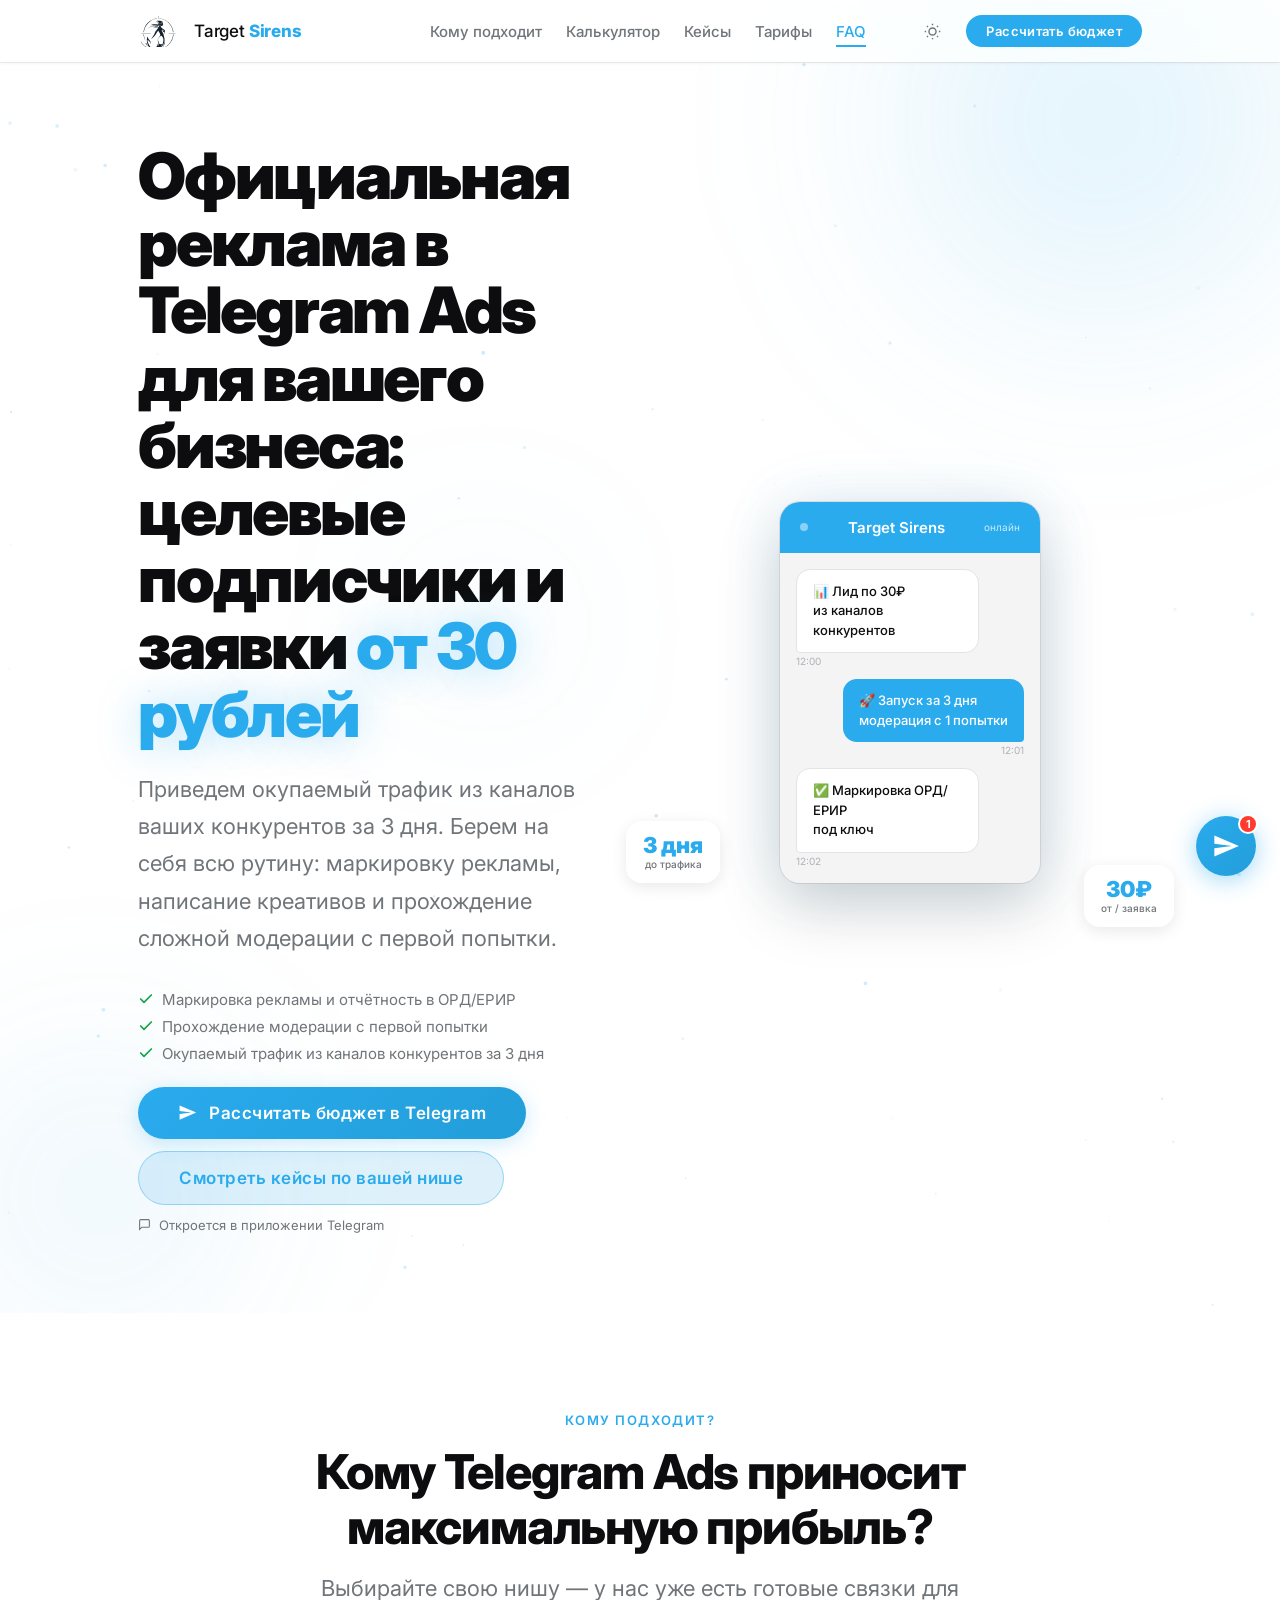
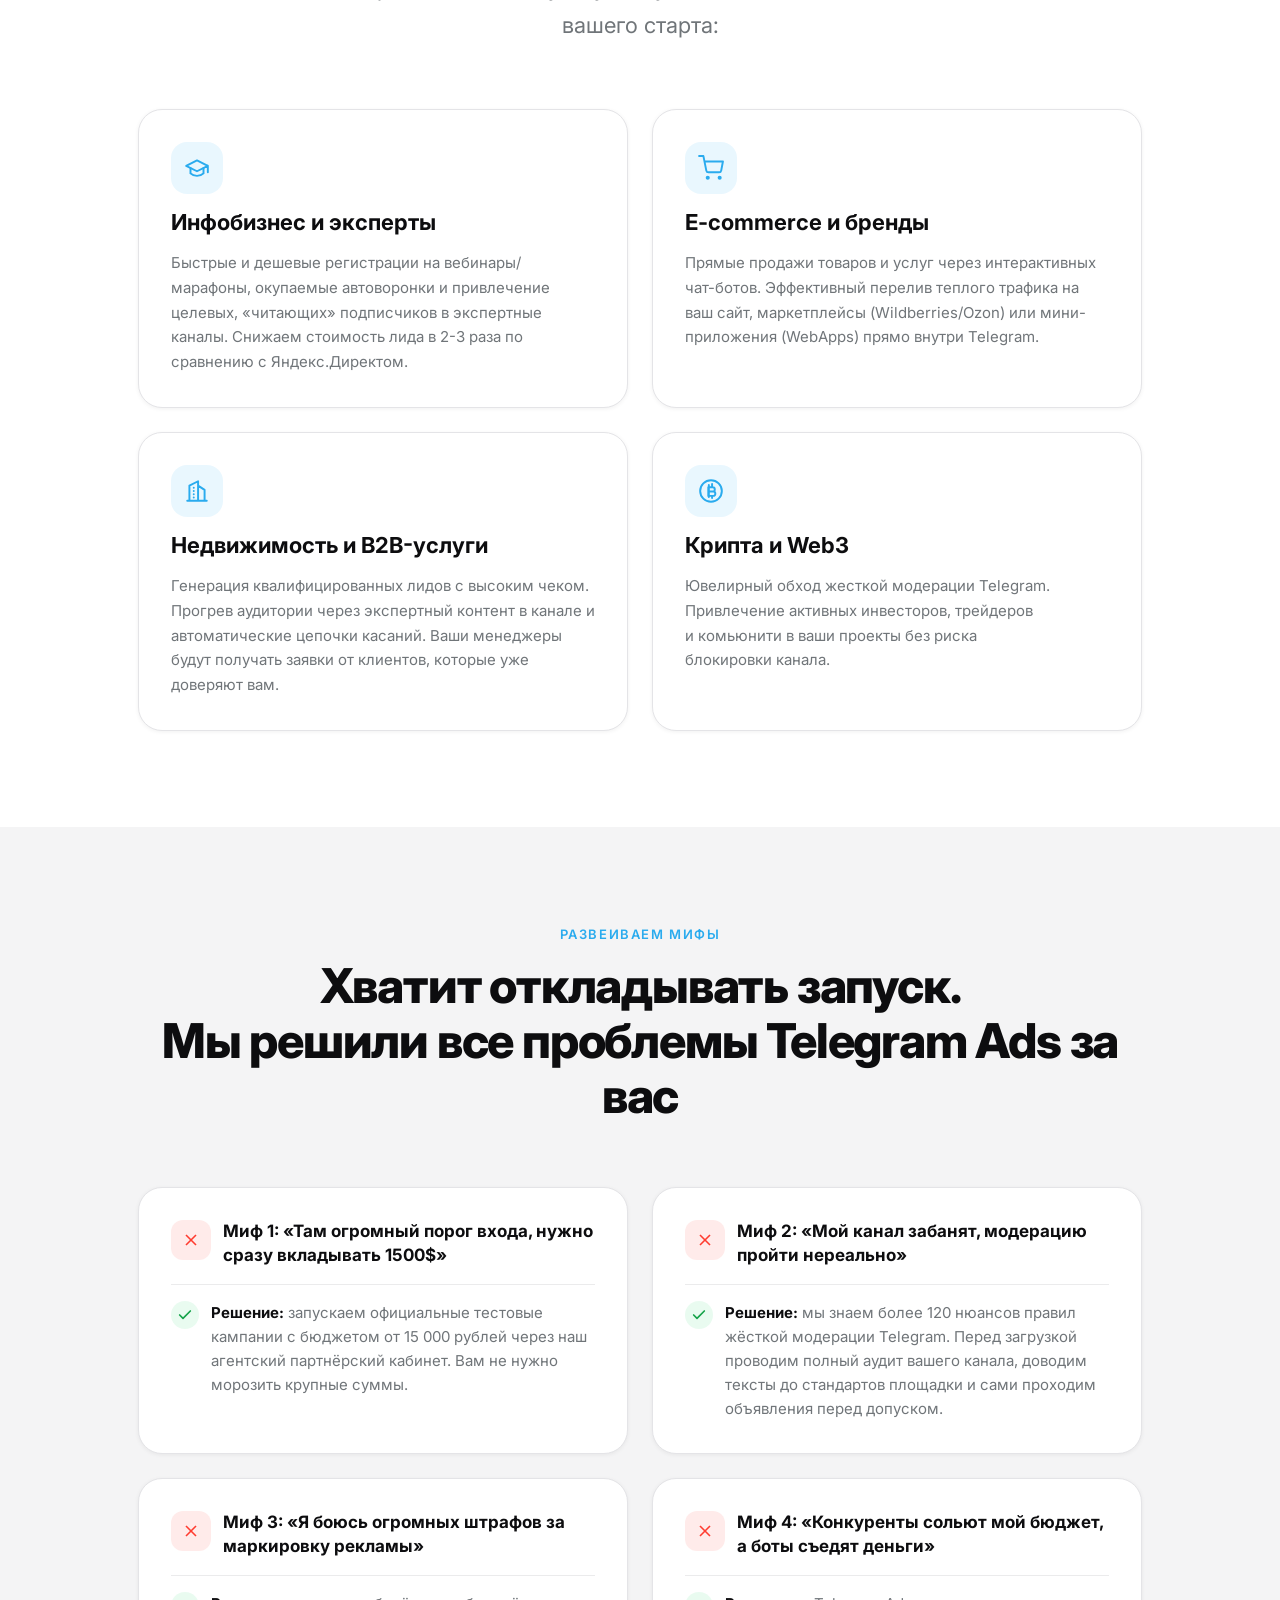
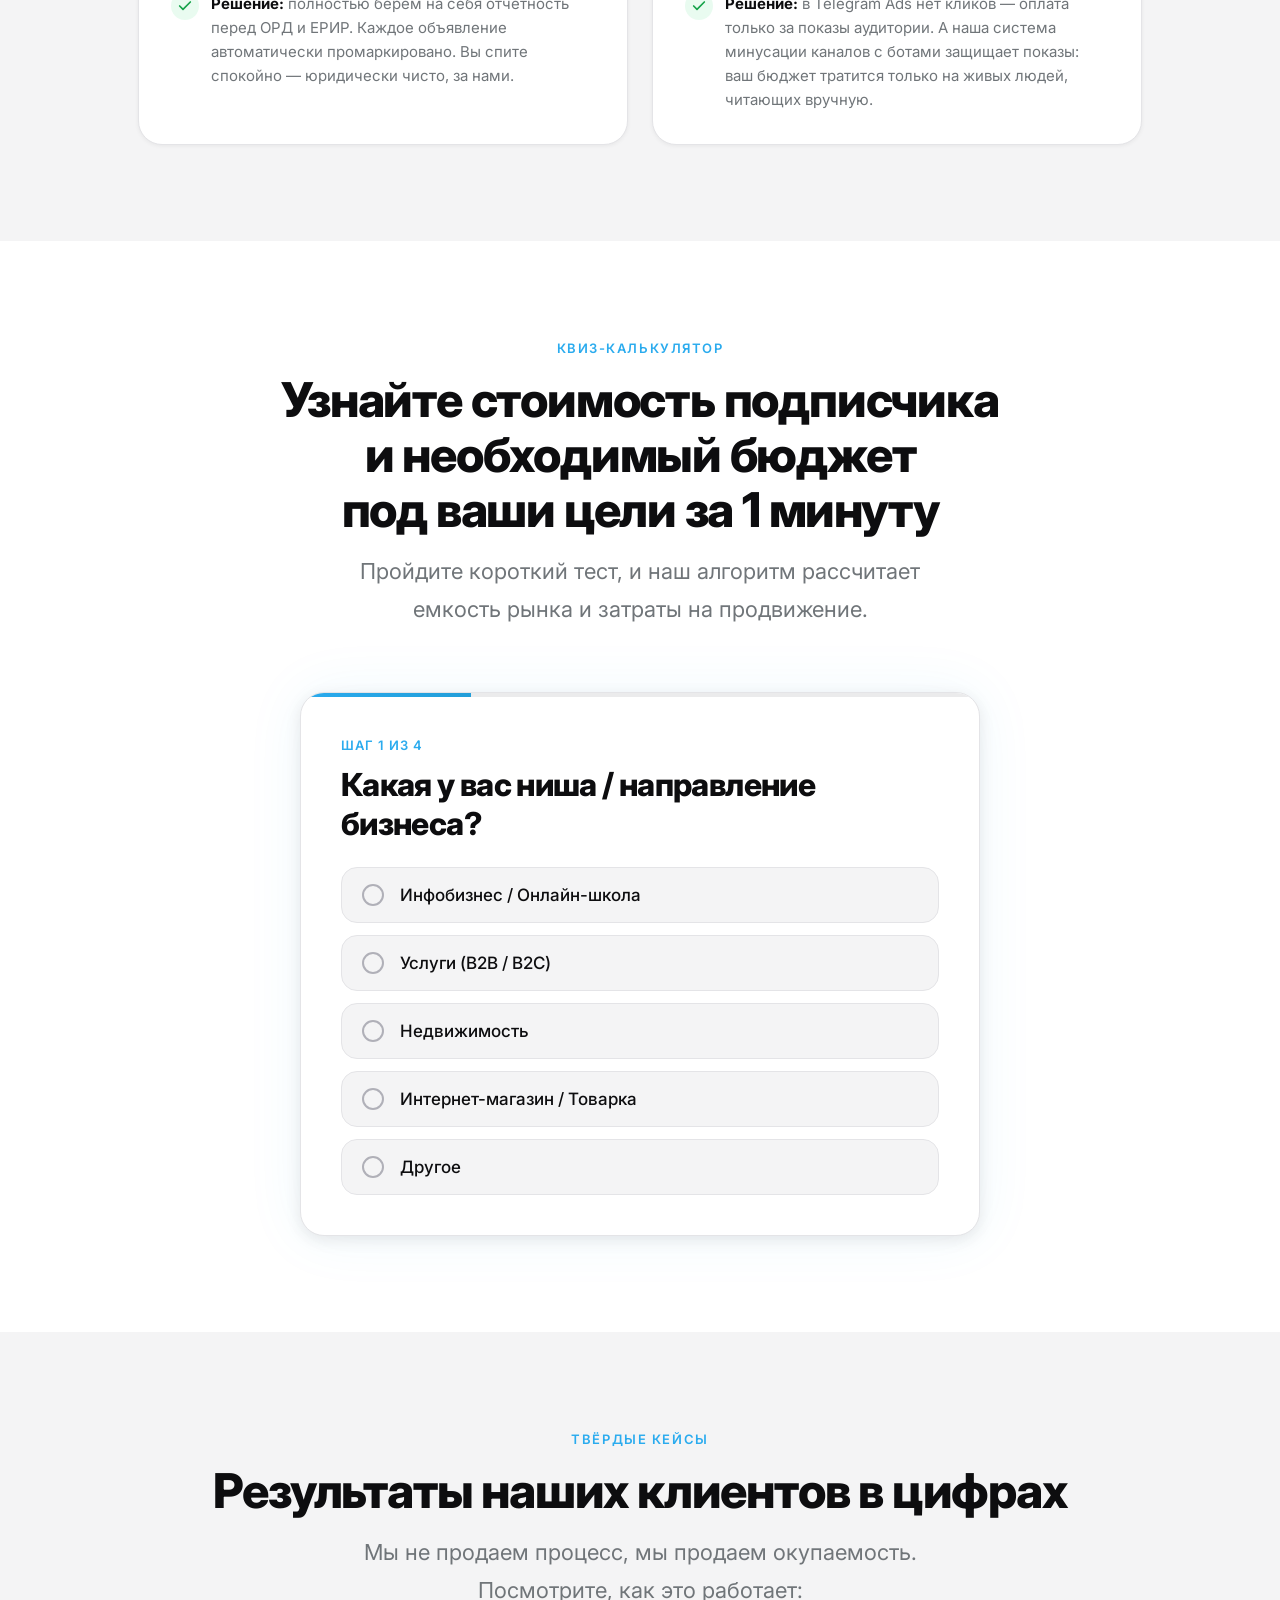
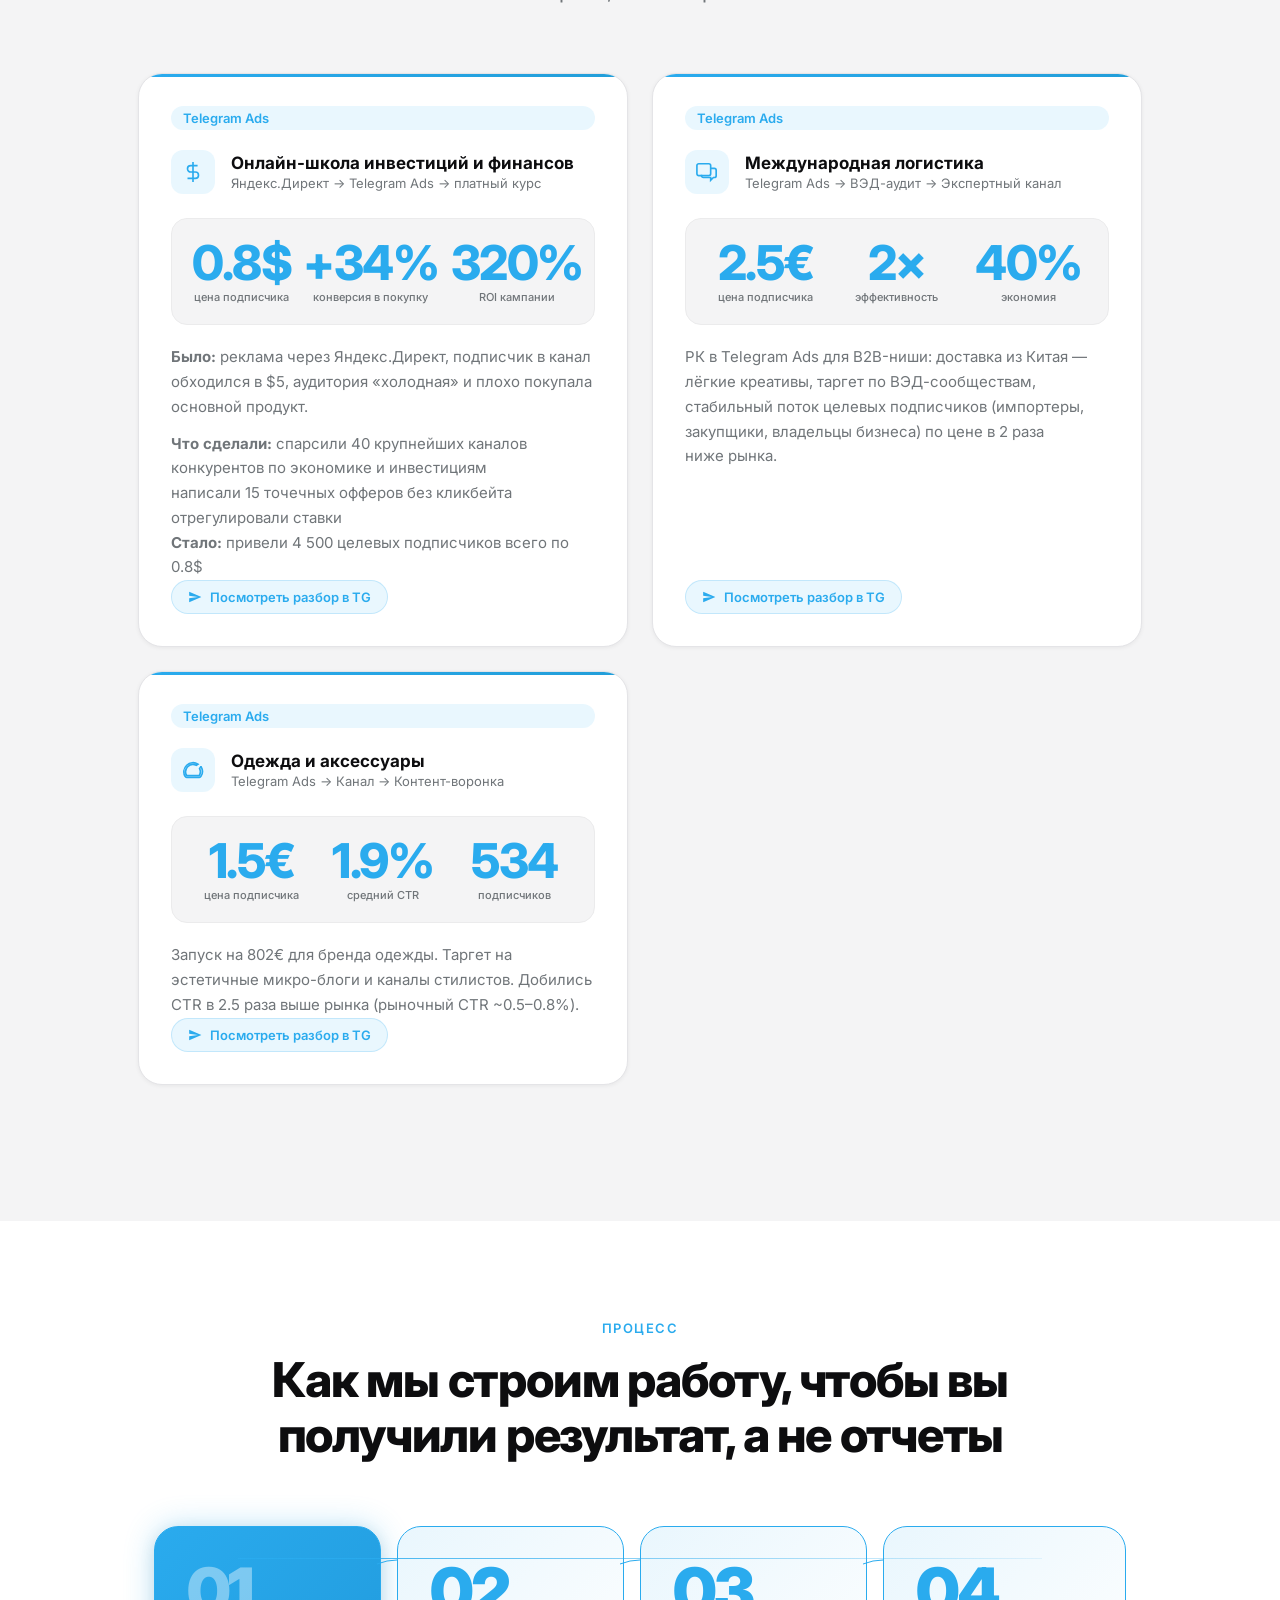
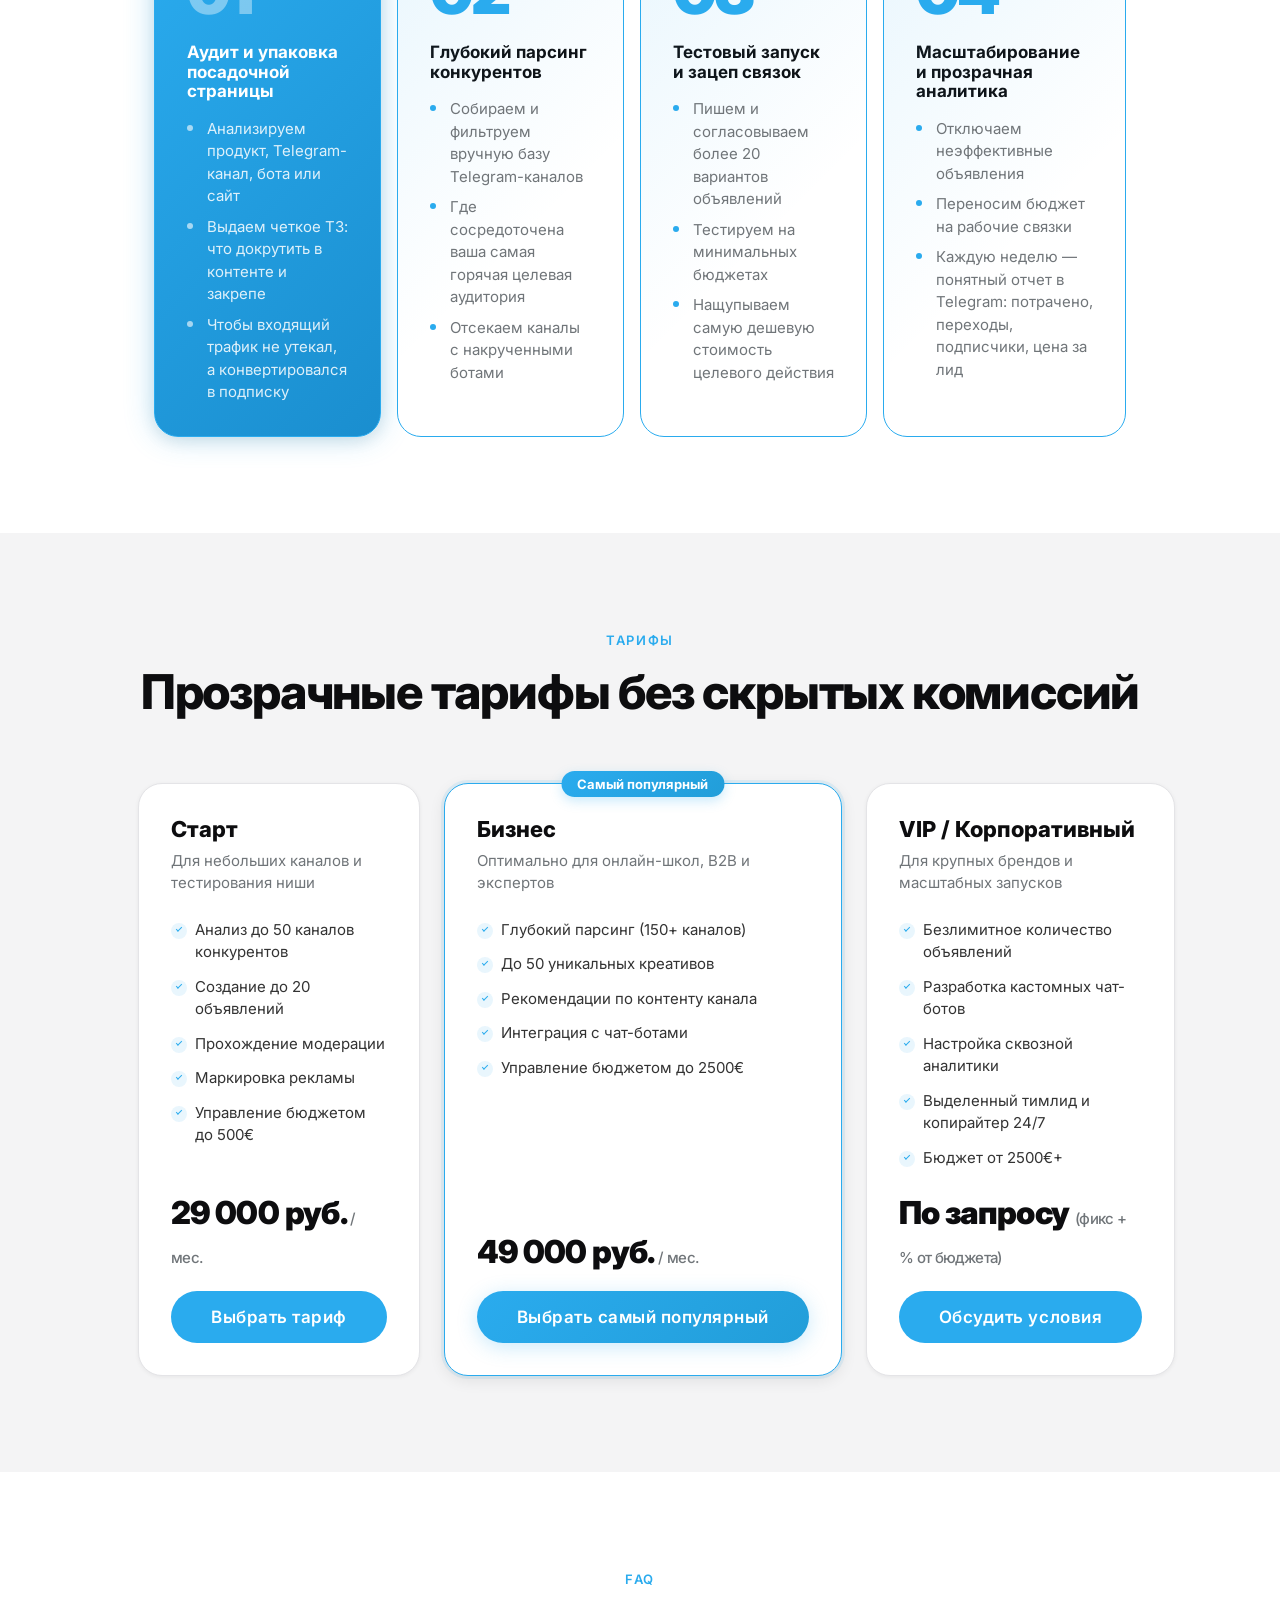
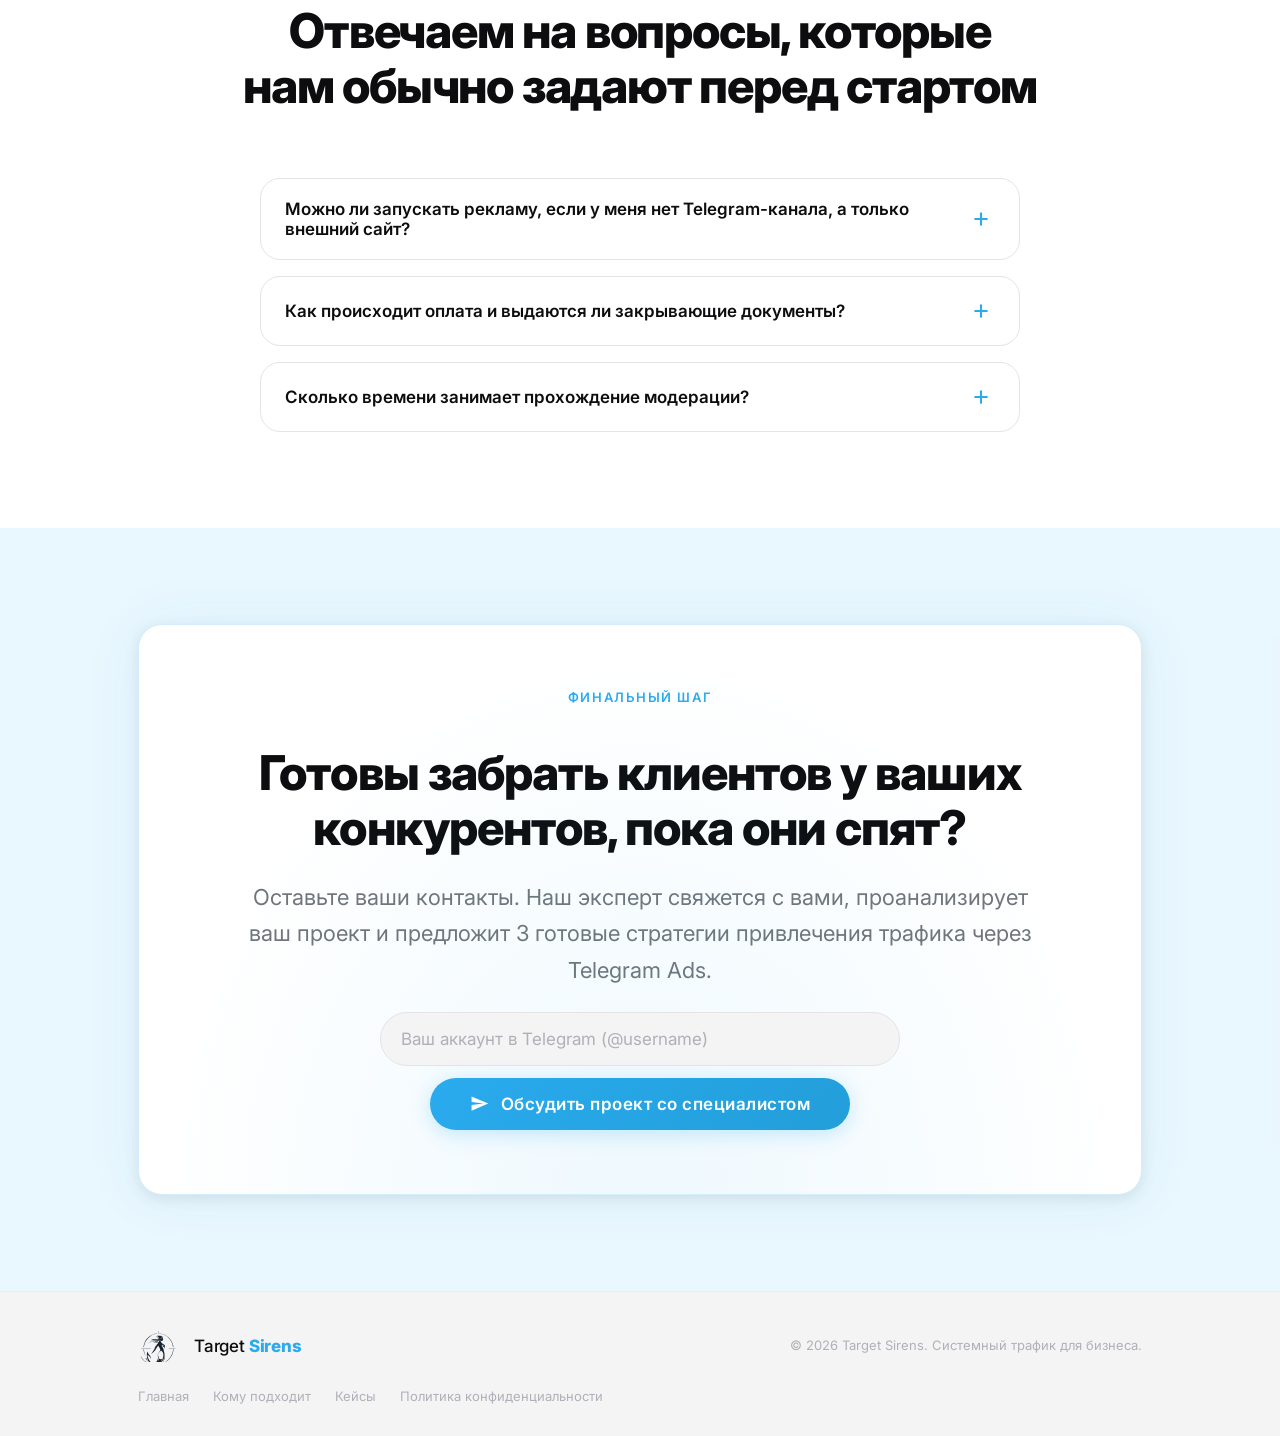
==== commit b0a741f5: "Add files via upload" ====
--- a/telegram-ads.html
+++ b/telegram-ads.html
@@ -29,12 +29,16 @@
        ============================== -->
   <style>
     /* --- СЕГМЕНТАЦИЯ --- */
-    .segments { background: var(--color-bg); }
+    .segments {
+      background: var(--color-bg);
+    }
+
     .segments__grid {
       display: grid;
       grid-template-columns: repeat(2, 1fr);
       gap: var(--sp-6);
     }
+
     .segment-card {
       display: flex;
       flex-direction: column;
@@ -46,27 +50,47 @@
       box-shadow: var(--shadow-sm);
       transition: border-color var(--t-ui), box-shadow var(--t-ui), transform var(--t-ui);
     }
+
     .segment-card:hover {
       border-color: var(--color-primary);
       box-shadow: var(--shadow-md), 0 0 0 3px var(--color-primary-bg);
       transform: translateY(-4px);
     }
+
     .segment-card__icon {
-      width: 52px; height: 52px;
-      display: flex; align-items: center; justify-content: center;
-      background: var(--color-primary-bg); border-radius: var(--r-lg);
+      width: 52px;
+      height: 52px;
+      display: flex;
+      align-items: center;
+      justify-content: center;
+      background: var(--color-primary-bg);
+      border-radius: var(--r-lg);
       color: var(--color-primary);
     }
-    .segment-card h3 { font-size: var(--text-lg); font-weight: 700; color: var(--color-text); }
-    .segment-card p { font-size: var(--text-sm); color: var(--color-muted); line-height: 1.65; }
+
+    .segment-card h3 {
+      font-size: var(--text-lg);
+      font-weight: 700;
+      color: var(--color-text);
+    }
+
+    .segment-card p {
+      font-size: var(--text-sm);
+      color: var(--color-muted);
+      line-height: 1.65;
+    }
 
     /* --- БЛОК БОЛЕЙ / МИФЫ --- */
-    .myths { background: var(--color-section2); }
+    .myths {
+      background: var(--color-section2);
+    }
+
     .myths__grid {
       display: grid;
       grid-template-columns: repeat(2, 1fr);
       gap: var(--sp-6);
     }
+
     .myth-card {
       padding: var(--sp-8);
       background: var(--color-surface);
@@ -75,114 +99,278 @@
       box-shadow: var(--shadow-sm);
       transition: border-color var(--t-ui), box-shadow var(--t-ui), transform var(--t-ui);
     }
+
     .myth-card:hover {
       border-color: var(--color-primary);
       box-shadow: var(--shadow-md);
       transform: translateY(-3px);
     }
+
     .myth-card__head {
-      display: flex; align-items: flex-start; gap: var(--sp-3);
+      display: flex;
+      align-items: flex-start;
+      gap: var(--sp-3);
       margin-bottom: var(--sp-4);
     }
+
     .myth-card__icon {
-      width: 40px; height: 40px; flex-shrink: 0;
-      display: flex; align-items: center; justify-content: center;
-      background: rgba(255,59,48,.1); border-radius: var(--r-md);
+      width: 40px;
+      height: 40px;
+      flex-shrink: 0;
+      display: flex;
+      align-items: center;
+      justify-content: center;
+      background: rgba(255, 59, 48, .1);
+      border-radius: var(--r-md);
       color: #ff3b30;
     }
-    .myth-card__myth { font-size: var(--text-base); font-weight: 700; color: var(--color-text); line-height: 1.4; }
+
+    .myth-card__myth {
+      font-size: var(--text-base);
+      font-weight: 700;
+      color: var(--color-text);
+      line-height: 1.4;
+    }
+
     .myth-card__sol {
-      display: flex; gap: var(--sp-3); align-items: flex-start;
-      padding-top: var(--sp-4); border-top: 1px solid var(--color-divider);
-    }
+      display: flex;
+      gap: var(--sp-3);
+      align-items: flex-start;
+      padding-top: var(--sp-4);
+      border-top: 1px solid var(--color-divider);
+    }
+
     .myth-card__sol-icon {
-      width: 28px; height: 28px; flex-shrink: 0;
-      display: flex; align-items: center; justify-content: center;
-      background: rgba(74,222,128,.12); border-radius: 50%;
+      width: 28px;
+      height: 28px;
+      flex-shrink: 0;
+      display: flex;
+      align-items: center;
+      justify-content: center;
+      background: rgba(74, 222, 128, .12);
+      border-radius: 50%;
       color: #16a34a;
     }
-    .myth-card__sol p { font-size: var(--text-sm); color: var(--color-muted); line-height: 1.6; }
-    .myth-card__sol strong { color: var(--color-text); font-weight: 700; }
+
+    .myth-card__sol p {
+      font-size: var(--text-sm);
+      color: var(--color-muted);
+      line-height: 1.6;
+    }
+
+    .myth-card__sol strong {
+      color: var(--color-text);
+      font-weight: 700;
+    }
 
     /* --- КВИЗ-КАЛЬКУЛЯТОР --- */
-    .quiz { background: var(--color-bg); }
+    .quiz {
+      background: var(--color-bg);
+    }
+
     .quiz__box {
-      max-width: 680px; margin-inline: auto;
+      max-width: 680px;
+      margin-inline: auto;
       background: var(--color-surface);
       border: 1px solid var(--color-border);
       border-radius: var(--r-2xl);
-      box-shadow: var(--shadow-md), 0 0 60px rgba(42,171,238,.07);
+      box-shadow: var(--shadow-md), 0 0 60px rgba(42, 171, 238, .07);
       overflow: hidden;
     }
-    .quiz__progress { height: 4px; background: var(--color-divider); }
+
+    .quiz__progress {
+      height: 4px;
+      background: var(--color-divider);
+    }
+
     .quiz__progress-bar {
       height: 100%;
       background: linear-gradient(90deg, #2aabee, #229ed9);
       width: 25%;
       transition: width .4s var(--ease-out);
     }
-    .quiz__inner { padding: clamp(var(--sp-6), 4vw, var(--sp-10)); }
-    .quiz__step { display: none; animation: quiz-in .4s var(--ease-out); }
-    .quiz__step.active { display: block; }
-    @keyframes quiz-in { from { opacity:0; transform: translateY(10px); } to { opacity:1; transform: translateY(0); } }
-    .quiz__count { font-size: var(--text-xs); font-weight: 600; letter-spacing: .08em; text-transform: uppercase; color: var(--color-primary); margin-bottom: var(--sp-3); }
-    .quiz__q { font-size: var(--text-xl); font-weight: 800; color: var(--color-text); margin-bottom: var(--sp-6); letter-spacing: -.02em; }
-    .quiz__options { display: flex; flex-direction: column; gap: var(--sp-3); }
+
+    .quiz__inner {
+      padding: clamp(var(--sp-6), 4vw, var(--sp-10));
+    }
+
+    .quiz__step {
+      display: none;
+      animation: quiz-in .4s var(--ease-out);
+    }
+
+    .quiz__step.active {
+      display: block;
+    }
+
+    @keyframes quiz-in {
+      from {
+        opacity: 0;
+        transform: translateY(10px);
+      }
+
+      to {
+        opacity: 1;
+        transform: translateY(0);
+      }
+    }
+
+    .quiz__count {
+      font-size: var(--text-xs);
+      font-weight: 600;
+      letter-spacing: .08em;
+      text-transform: uppercase;
+      color: var(--color-primary);
+      margin-bottom: var(--sp-3);
+    }
+
+    .quiz__q {
+      font-size: var(--text-xl);
+      font-weight: 800;
+      color: var(--color-text);
+      margin-bottom: var(--sp-6);
+      letter-spacing: -.02em;
+    }
+
+    .quiz__options {
+      display: flex;
+      flex-direction: column;
+      gap: var(--sp-3);
+    }
+
     .quiz__opt {
-      display: flex; align-items: center; gap: var(--sp-4);
+      display: flex;
+      align-items: center;
+      gap: var(--sp-4);
       padding: var(--sp-4) var(--sp-5);
       background: var(--color-bg2);
       border: 1.5px solid var(--color-border);
       border-radius: var(--r-lg);
-      font-size: var(--text-base); font-weight: 500; color: var(--color-text);
-      cursor: pointer; text-align: left; width: 100%;
+      font-size: var(--text-base);
+      font-weight: 500;
+      color: var(--color-text);
+      cursor: pointer;
+      text-align: left;
+      width: 100%;
       transition: border-color var(--t-ui), background var(--t-ui), transform var(--t-ui);
     }
-    .quiz__opt:hover { border-color: var(--color-primary); background: var(--color-primary-bg); transform: translateX(4px); }
+
+    .quiz__opt:hover {
+      border-color: var(--color-primary);
+      background: var(--color-primary-bg);
+      transform: translateX(4px);
+    }
+
     .quiz__opt-radio {
-      width: 22px; height: 22px; border-radius: 50%; flex-shrink: 0;
-      border: 2px solid var(--color-faint); position: relative;
+      width: 22px;
+      height: 22px;
+      border-radius: 50%;
+      flex-shrink: 0;
+      border: 2px solid var(--color-faint);
+      position: relative;
       transition: border-color var(--t-ui);
     }
-    .quiz__opt:hover .quiz__opt-radio { border-color: var(--color-primary); }
-    .quiz__final-lead { font-size: var(--text-sm); color: var(--color-muted); margin-bottom: var(--sp-5); line-height: 1.6; }
-    .quiz__form { display: flex; flex-direction: column; gap: var(--sp-4); }
+
+    .quiz__opt:hover .quiz__opt-radio {
+      border-color: var(--color-primary);
+    }
+
+    .quiz__final-lead {
+      font-size: var(--text-sm);
+      color: var(--color-muted);
+      margin-bottom: var(--sp-5);
+      line-height: 1.6;
+    }
+
+    .quiz__form {
+      display: flex;
+      flex-direction: column;
+      gap: var(--sp-4);
+    }
+
     .quiz__input {
-      width: 100%; padding: var(--sp-4) var(--sp-5);
-      background: var(--color-bg2); border: 1.5px solid var(--color-border);
-      border-radius: var(--r-lg); font-size: var(--text-base); color: var(--color-text);
-      outline: none; font-family: var(--font);
+      width: 100%;
+      padding: var(--sp-4) var(--sp-5);
+      background: var(--color-bg2);
+      border: 1.5px solid var(--color-border);
+      border-radius: var(--r-lg);
+      font-size: var(--text-base);
+      color: var(--color-text);
+      outline: none;
+      font-family: var(--font);
       transition: border-color var(--t-ui), box-shadow var(--t-ui);
     }
-    .quiz__input::placeholder { color: var(--color-faint); }
-    .quiz__input:focus { border-color: var(--color-primary); box-shadow: 0 0 0 3px var(--color-primary-bg); }
+
+    .quiz__input::placeholder {
+      color: var(--color-faint);
+    }
+
+    .quiz__input:focus {
+      border-color: var(--color-primary);
+      box-shadow: 0 0 0 3px var(--color-primary-bg);
+    }
+
     .quiz__success {
-      text-align: center; display: flex; flex-direction: column; align-items: center; gap: var(--sp-4);
+      text-align: center;
+      display: flex;
+      flex-direction: column;
+      align-items: center;
+      gap: var(--sp-4);
       padding: var(--sp-6) 0;
     }
+
     .quiz__success-icon {
-      width: 56px; height: 56px; border-radius: 50%;
-      background: rgba(74,222,128,.12); display: flex; align-items: center; justify-content: center;
+      width: 56px;
+      height: 56px;
+      border-radius: 50%;
+      background: rgba(74, 222, 128, .12);
+      display: flex;
+      align-items: center;
+      justify-content: center;
       color: #16a34a;
     }
-    .quiz__success h3 { font-size: var(--text-lg); font-weight: 800; color: var(--color-text); }
-    .quiz__success p { font-size: var(--text-sm); color: var(--color-muted); line-height: 1.6; }
+
+    .quiz__success h3 {
+      font-size: var(--text-lg);
+      font-weight: 800;
+      color: var(--color-text);
+    }
+
+    .quiz__success p {
+      font-size: var(--text-sm);
+      color: var(--color-muted);
+      line-height: 1.6;
+    }
+
     .quiz__back {
-      margin-top: var(--sp-5); font-size: var(--text-sm); font-weight: 600; color: var(--color-muted);
-      display: inline-flex; align-items: center; gap: var(--sp-2);
-    }
-    .quiz__back:hover { color: var(--color-primary); }
+      margin-top: var(--sp-5);
+      font-size: var(--text-sm);
+      font-weight: 600;
+      color: var(--color-muted);
+      display: inline-flex;
+      align-items: center;
+      gap: var(--sp-2);
+    }
+
+    .quiz__back:hover {
+      color: var(--color-primary);
+    }
 
     /* --- ТАРИФЫ --- */
-    .pricing { background: var(--color-section2); }
+    .pricing {
+      background: var(--color-section2);
+    }
+
     .pricing__grid {
       display: grid;
       grid-template-columns: repeat(3, 1fr);
       gap: var(--sp-6);
       align-items: stretch;
     }
+
     .price-card {
-      display: flex; flex-direction: column;
+      display: flex;
+      flex-direction: column;
       padding: var(--sp-8);
       background: var(--color-surface);
       border: 1px solid var(--color-border);
@@ -191,47 +379,112 @@
       position: relative;
       transition: border-color var(--t-ui), box-shadow var(--t-ui), transform var(--t-ui);
     }
-    .price-card:hover { box-shadow: var(--shadow-md); transform: translateY(-4px); }
+
+    .price-card:hover {
+      box-shadow: var(--shadow-md);
+      transform: translateY(-4px);
+    }
+
     .price-card--popular {
       border-color: var(--color-primary);
       box-shadow: var(--shadow-md), 0 0 0 3px var(--color-primary-bg);
     }
+
     .price-card__badge {
-      position: absolute; top: -13px; left: 50%; transform: translateX(-50%);
-      padding: 5px 16px; background: linear-gradient(135deg, #2aabee, #229ed9);
-      color: #fff; font-size: var(--text-xs); font-weight: 700;
-      border-radius: var(--r-full); white-space: nowrap;
+      position: absolute;
+      top: -13px;
+      left: 50%;
+      transform: translateX(-50%);
+      padding: 5px 16px;
+      background: linear-gradient(135deg, #2aabee, #229ed9);
+      color: #fff;
+      font-size: var(--text-xs);
+      font-weight: 700;
+      border-radius: var(--r-full);
+      white-space: nowrap;
       box-shadow: 0 4px 12px var(--color-primary-glow);
     }
-    .price-card__name { font-size: var(--text-lg); font-weight: 800; color: var(--color-text); }
-    .price-card__tagline { font-size: var(--text-sm); color: var(--color-muted); margin-top: var(--sp-2); min-height: 42px; line-height: 1.5; }
-    .price-card__list { display: flex; flex-direction: column; gap: var(--sp-3); margin: var(--sp-6) 0; flex: 1; }
+
+    .price-card__name {
+      font-size: var(--text-lg);
+      font-weight: 800;
+      color: var(--color-text);
+    }
+
+    .price-card__tagline {
+      font-size: var(--text-sm);
+      color: var(--color-muted);
+      margin-top: var(--sp-2);
+      min-height: 42px;
+      line-height: 1.5;
+    }
+
+    .price-card__list {
+      display: flex;
+      flex-direction: column;
+      gap: var(--sp-3);
+      margin: var(--sp-6) 0;
+      flex: 1;
+    }
+
     .price-card__list li {
-      font-size: var(--text-sm); color: var(--color-text2); line-height: 1.5;
-      padding-left: var(--sp-6); position: relative;
-    }
+      font-size: var(--text-sm);
+      color: var(--color-text2);
+      line-height: 1.5;
+      padding-left: var(--sp-6);
+      position: relative;
+    }
+
     .price-card__list li::before {
-      content: ''; position: absolute; left: 0; top: 4px;
-      width: 16px; height: 16px;
+      content: '';
+      position: absolute;
+      left: 0;
+      top: 4px;
+      width: 16px;
+      height: 16px;
       background: var(--color-primary-bg);
       border-radius: 50%;
     }
+
     .price-card__list li::after {
-      content: ''; position: absolute; left: 5px; top: 8px;
-      width: 6px; height: 3px;
+      content: '';
+      position: absolute;
+      left: 5px;
+      top: 8px;
+      width: 6px;
+      height: 3px;
       border-left: 1.5px solid var(--color-primary);
       border-bottom: 1.5px solid var(--color-primary);
       transform: rotate(-45deg);
     }
+
     .price-card__price {
-      font-size: var(--text-xl); font-weight: 900; color: var(--color-text);
-      margin-bottom: var(--sp-5); letter-spacing: -.02em;
-    }
-    .price-card__price span { font-size: var(--text-sm); font-weight: 500; color: var(--color-muted); }
+      font-size: var(--text-xl);
+      font-weight: 900;
+      color: var(--color-text);
+      margin-bottom: var(--sp-5);
+      letter-spacing: -.02em;
+    }
+
+    .price-card__price span {
+      font-size: var(--text-sm);
+      font-weight: 500;
+      color: var(--color-muted);
+    }
 
     /* --- FAQ --- */
-    .faq { background: var(--color-bg); }
-    .faq__list { max-width: 760px; margin-inline: auto; display: flex; flex-direction: column; gap: var(--sp-4); }
+    .faq {
+      background: var(--color-bg);
+    }
+
+    .faq__list {
+      max-width: 760px;
+      margin-inline: auto;
+      display: flex;
+      flex-direction: column;
+      gap: var(--sp-4);
+    }
+
     .faq-item {
       background: var(--color-surface);
       border: 1px solid var(--color-border);
@@ -239,72 +492,162 @@
       overflow: hidden;
       transition: border-color var(--t-ui), box-shadow var(--t-ui);
     }
-    .faq-item[open] { border-color: var(--color-primary); box-shadow: var(--shadow-sm); }
+
+    .faq-item[open] {
+      border-color: var(--color-primary);
+      box-shadow: var(--shadow-sm);
+    }
+
     .faq-item__q {
-      display: flex; align-items: center; justify-content: space-between; gap: var(--sp-4);
+      display: flex;
+      align-items: center;
+      justify-content: space-between;
+      gap: var(--sp-4);
       padding: var(--sp-5) var(--sp-6);
-      font-size: var(--text-base); font-weight: 600; color: var(--color-text);
-      cursor: pointer; list-style: none;
-    }
-    .faq-item__q::-webkit-details-marker { display: none; }
+      font-size: var(--text-base);
+      font-weight: 600;
+      color: var(--color-text);
+      cursor: pointer;
+      list-style: none;
+    }
+
+    .faq-item__q::-webkit-details-marker {
+      display: none;
+    }
+
     .faq-item__icon {
-      width: 28px; height: 28px; flex-shrink: 0;
-      display: flex; align-items: center; justify-content: center;
+      width: 28px;
+      height: 28px;
+      flex-shrink: 0;
+      display: flex;
+      align-items: center;
+      justify-content: center;
       color: var(--color-primary);
       transition: transform var(--t-ui);
     }
-    .faq-item[open] .faq-item__icon { transform: rotate(45deg); }
+
+    .faq-item[open] .faq-item__icon {
+      transform: rotate(45deg);
+    }
+
     .faq-item__a {
       padding: 0 var(--sp-6) var(--sp-5);
-      font-size: var(--text-sm); color: var(--color-muted); line-height: 1.7;
+      font-size: var(--text-sm);
+      color: var(--color-muted);
+      line-height: 1.7;
     }
 
     /* --- ФИНАЛЬНЫЙ CTA --- */
-    .final-cta { background: var(--color-primary-bg); }
+    .final-cta {
+      background: var(--color-primary-bg);
+    }
+
     .final-cta__inner {
       text-align: center;
-      display: flex; flex-direction: column; align-items: center; gap: var(--sp-6);
+      display: flex;
+      flex-direction: column;
+      align-items: center;
+      gap: var(--sp-6);
       padding: clamp(var(--sp-10), 5vw, var(--sp-16)) var(--sp-6);
       background: var(--color-surface);
-      border: 1px solid rgba(42,171,238,.2);
+      border: 1px solid rgba(42, 171, 238, .2);
       border-radius: var(--r-2xl);
-      box-shadow: var(--shadow-md), 0 0 60px rgba(42,171,238,.07);
-      position: relative; overflow: hidden;
-    }
+      box-shadow: var(--shadow-md), 0 0 60px rgba(42, 171, 238, .07);
+      position: relative;
+      overflow: hidden;
+    }
+
     .final-cta__inner::before {
-      content: ''; position: absolute; inset: 0;
-      background: radial-gradient(ellipse at 50% 100%, rgba(42,171,238,.08) 0%, transparent 70%);
+      content: '';
+      position: absolute;
+      inset: 0;
+      background: radial-gradient(ellipse at 50% 100%, rgba(42, 171, 238, .08) 0%, transparent 70%);
       pointer-events: none;
     }
-    .final-cta__title { font-size: var(--text-2xl); font-weight: 800; color: var(--color-text); letter-spacing: -.02em; }
-    .final-cta__sub { font-size: var(--text-lg); color: var(--color-muted); line-height: 1.65; max-width: 60ch; }
+
+    .final-cta__title {
+      font-size: var(--text-2xl);
+      font-weight: 800;
+      color: var(--color-text);
+      letter-spacing: -.02em;
+    }
+
+    .final-cta__sub {
+      font-size: var(--text-lg);
+      color: var(--color-muted);
+      line-height: 1.65;
+      max-width: 60ch;
+    }
+
     .final-cta__form {
-      display: flex; gap: var(--sp-3); width: 100%; max-width: 520px;
-      flex-wrap: wrap; justify-content: center; position: relative; z-index: 1;
-    }
+      display: flex;
+      gap: var(--sp-3);
+      width: 100%;
+      max-width: 520px;
+      flex-wrap: wrap;
+      justify-content: center;
+      position: relative;
+      z-index: 1;
+    }
+
     .final-cta__input {
-      flex: 1; min-width: 240px; padding: var(--sp-4) var(--sp-5);
-      background: var(--color-bg2); border: 1.5px solid var(--color-border);
-      border-radius: var(--r-full); font-size: var(--text-base); color: var(--color-text);
-      outline: none; font-family: var(--font);
+      flex: 1;
+      min-width: 240px;
+      padding: var(--sp-4) var(--sp-5);
+      background: var(--color-bg2);
+      border: 1.5px solid var(--color-border);
+      border-radius: var(--r-full);
+      font-size: var(--text-base);
+      color: var(--color-text);
+      outline: none;
+      font-family: var(--font);
       transition: border-color var(--t-ui), box-shadow var(--t-ui);
     }
-    .final-cta__input::placeholder { color: var(--color-faint); }
-    .final-cta__input:focus { border-color: var(--color-primary); box-shadow: 0 0 0 3px var(--color-primary-bg); }
+
+    .final-cta__input::placeholder {
+      color: var(--color-faint);
+    }
+
+    .final-cta__input:focus {
+      border-color: var(--color-primary);
+      box-shadow: 0 0 0 3px var(--color-primary-bg);
+    }
 
     /* --- HERO: список выгод --- */
-    .hero__benefits { display: flex; flex-direction: column; gap: var(--sp-2); margin-top: var(--sp-2); }
+    .hero__benefits {
+      display: flex;
+      flex-direction: column;
+      gap: var(--sp-2);
+      margin-top: var(--sp-2);
+    }
+
     .hero__benefit {
-      display: flex; align-items: center; gap: var(--sp-2);
-      font-size: var(--text-sm); color: var(--color-muted);
-    }
-    .hero__benefit svg { color: #16a34a; flex-shrink: 0; }
+      display: flex;
+      align-items: center;
+      gap: var(--sp-2);
+      font-size: var(--text-sm);
+      color: var(--color-muted);
+    }
+
+    .hero__benefit svg {
+      color: #16a34a;
+      flex-shrink: 0;
+    }
 
     /* --- АДАПТИВ --- */
     @media (max-width: 860px) {
-      .segments__grid { grid-template-columns: 1fr; }
-      .myths__grid { grid-template-columns: 1fr; }
-      .pricing__grid { grid-template-columns: 1fr; gap: var(--sp-8); }
+      .segments__grid {
+        grid-template-columns: 1fr;
+      }
+
+      .myths__grid {
+        grid-template-columns: 1fr;
+      }
+
+      .pricing__grid {
+        grid-template-columns: 1fr;
+        gap: var(--sp-8);
+      }
     }
   </style>
 </head>
@@ -349,7 +692,8 @@
               d="M12 1v2M12 21v2M4.22 4.22l1.42 1.42M18.36 18.36l1.42 1.42M1 12h2M21 12h2M4.22 19.78l1.42-1.42M18.36 5.64l1.42-1.42" />
           </svg>
         </button>
-        <a href="https://t.me/target_sirens" target="_blank" rel="noopener" class="btn btn--primary btn--sm nav__cta">Рассчитать бюджет</a>
+        <a href="https://t.me/target_sirens" target="_blank" rel="noopener"
+          class="btn btn--primary btn--sm nav__cta">Рассчитать бюджет</a>
       </div>
 
       <button class="burger" aria-label="Меню" aria-expanded="false">
@@ -384,24 +728,35 @@
       <div class="container hero__inner">
         <div class="hero__content">
           <h1 class="hero__title fade-up" style="--d:0ms">
-            Официальная реклама в Telegram Ads для вашего бизнеса: целевые подписчики и заявки <span class="hero__title-accent">от 30 рублей</span>
+            Официальная реклама в Telegram Ads для вашего бизнеса: целевые подписчики и заявки <span
+              class="hero__title-accent">от 30 рублей</span>
           </h1>
 
           <p class="hero__sub fade-up" style="--d:100ms">
-            Приведем окупаемый трафик из каналов ваших конкурентов за 3 дня. Берем на себя всю рутину: маркировку рекламы, написание креативов и прохождение сложной модерации с первой попытки.
+            Приведем окупаемый трафик из каналов ваших конкурентов за 3 дня. Берем на себя всю рутину: маркировку
+            рекламы, написание креативов и прохождение сложной модерации с первой попытки.
           </p>
 
           <div class="hero__benefits fade-up" style="--d:150ms">
             <span class="hero__benefit">
-              <svg width="16" height="16" viewBox="0 0 24 24" fill="none" stroke="currentColor" stroke-width="2.5" stroke-linecap="round" stroke-linejoin="round"><polyline points="20 6 9 17 4 12"/></svg>
+              <svg width="16" height="16" viewBox="0 0 24 24" fill="none" stroke="currentColor" stroke-width="2.5"
+                stroke-linecap="round" stroke-linejoin="round">
+                <polyline points="20 6 9 17 4 12" />
+              </svg>
               Маркировка рекламы и отчётность в ОРД/ЕРИР
             </span>
             <span class="hero__benefit">
-              <svg width="16" height="16" viewBox="0 0 24 24" fill="none" stroke="currentColor" stroke-width="2.5" stroke-linecap="round" stroke-linejoin="round"><polyline points="20 6 9 17 4 12"/></svg>
+              <svg width="16" height="16" viewBox="0 0 24 24" fill="none" stroke="currentColor" stroke-width="2.5"
+                stroke-linecap="round" stroke-linejoin="round">
+                <polyline points="20 6 9 17 4 12" />
+              </svg>
               Прохождение модерации с первой попытки
             </span>
             <span class="hero__benefit">
-              <svg width="16" height="16" viewBox="0 0 24 24" fill="none" stroke="currentColor" stroke-width="2.5" stroke-linecap="round" stroke-linejoin="round"><polyline points="20 6 9 17 4 12"/></svg>
+              <svg width="16" height="16" viewBox="0 0 24 24" fill="none" stroke="currentColor" stroke-width="2.5"
+                stroke-linecap="round" stroke-linejoin="round">
+                <polyline points="20 6 9 17 4 12" />
+              </svg>
               Окупаемый трафик из каналов конкурентов за 3 дня
             </span>
           </div>
@@ -449,8 +804,10 @@
               </div>
             </div>
           </div>
-          <div class="fstat fstat--2"><span class="fstat__num">3 дня</span><span class="fstat__lbl">до трафика</span></div>
-          <div class="fstat fstat--3"><span class="fstat__num">30₽</span><span class="fstat__lbl">от / заявка</span></div>
+          <div class="fstat fstat--2"><span class="fstat__num">3 дня</span><span class="fstat__lbl">до трафика</span>
+          </div>
+          <div class="fstat fstat--3"><span class="fstat__num">30₽</span><span class="fstat__lbl">от / заявка</span>
+          </div>
         </div>
       </div>
     </section>
@@ -473,45 +830,60 @@
           <!-- Инфобизнес -->
           <div class="segment-card reveal" style="--rd:0ms">
             <div class="segment-card__icon">
-              <svg width="26" height="26" viewBox="0 0 24 24" fill="none" stroke="currentColor" stroke-width="1.8" stroke-linecap="round" stroke-linejoin="round">
-                <path d="M22 10v6M2 10l10-5 10 5-10 5z"/><path d="M6 12v5c3 3 9 3 12 0v-5"/>
+              <svg width="26" height="26" viewBox="0 0 24 24" fill="none" stroke="currentColor" stroke-width="1.8"
+                stroke-linecap="round" stroke-linejoin="round">
+                <path d="M22 10v6M2 10l10-5 10 5-10 5z" />
+                <path d="M6 12v5c3 3 9 3 12 0v-5" />
               </svg>
             </div>
             <h3>Инфобизнес и эксперты</h3>
-            <p>Быстрые и дешевые регистрации на вебинары/марафоны, окупаемые автоворонки и привлечение целевых, «читающих» подписчиков в экспертные каналы. Снижаем стоимость лида в 2-3 раза по сравнению с Яндекс.Директом.</p>
+            <p>Быстрые и дешевые регистрации на вебинары/марафоны, окупаемые автоворонки и привлечение целевых,
+              «читающих» подписчиков в экспертные каналы. Снижаем стоимость лида в 2-3 раза по сравнению с
+              Яндекс.Директом.</p>
           </div>
 
           <!-- E-commerce -->
           <div class="segment-card reveal" style="--rd:80ms">
             <div class="segment-card__icon">
-              <svg width="26" height="26" viewBox="0 0 24 24" fill="none" stroke="currentColor" stroke-width="1.8" stroke-linecap="round" stroke-linejoin="round">
-                <circle cx="9" cy="21" r="1"/><circle cx="20" cy="21" r="1"/><path d="M1 1h4l2.68 13.39a2 2 0 0 0 2 1.61h9.72a2 2 0 0 0 2-1.61L23 6H6"/>
+              <svg width="26" height="26" viewBox="0 0 24 24" fill="none" stroke="currentColor" stroke-width="1.8"
+                stroke-linecap="round" stroke-linejoin="round">
+                <circle cx="9" cy="21" r="1" />
+                <circle cx="20" cy="21" r="1" />
+                <path d="M1 1h4l2.68 13.39a2 2 0 0 0 2 1.61h9.72a2 2 0 0 0 2-1.61L23 6H6" />
               </svg>
             </div>
             <h3>E-commerce и бренды</h3>
-            <p>Прямые продажи товаров и услуг через интерактивных чат-ботов. Эффективный перелив теплого трафика на ваш сайт, маркетплейсы (Wildberries/Ozon) или мини-приложения (WebApps) прямо внутри Telegram.</p>
+            <p>Прямые продажи товаров и услуг через интерактивных чат-ботов. Эффективный перелив теплого трафика на ваш
+              сайт, маркетплейсы (Wildberries/Ozon) или мини-приложения (WebApps) прямо внутри Telegram.</p>
           </div>
 
           <!-- Недвижимость / B2B -->
           <div class="segment-card reveal" style="--rd:160ms">
             <div class="segment-card__icon">
-              <svg width="26" height="26" viewBox="0 0 24 24" fill="none" stroke="currentColor" stroke-width="1.8" stroke-linecap="round" stroke-linejoin="round">
-                <path d="M3 21h18M5 21V7l8-4v18M19 21V11l-6-4"/><path d="M9 9v.01M9 12v.01M9 15v.01M9 18v.01"/>
+              <svg width="26" height="26" viewBox="0 0 24 24" fill="none" stroke="currentColor" stroke-width="1.8"
+                stroke-linecap="round" stroke-linejoin="round">
+                <path d="M3 21h18M5 21V7l8-4v18M19 21V11l-6-4" />
+                <path d="M9 9v.01M9 12v.01M9 15v.01M9 18v.01" />
               </svg>
             </div>
             <h3>Недвижимость и B2B-услуги</h3>
-            <p>Генерация квалифицированных лидов с высоким чеком. Прогрев аудитории через экспертный контент в канале и автоматические цепочки касаний. Ваши менеджеры будут получать заявки от клиентов, которые уже доверяют вам.</p>
+            <p>Генерация квалифицированных лидов с высоким чеком. Прогрев аудитории через экспертный контент в канале и
+              автоматические цепочки касаний. Ваши менеджеры будут получать заявки от клиентов, которые уже доверяют
+              вам.</p>
           </div>
 
           <!-- Крипта / Web3 -->
           <div class="segment-card reveal" style="--rd:240ms">
             <div class="segment-card__icon">
-              <svg width="26" height="26" viewBox="0 0 24 24" fill="none" stroke="currentColor" stroke-width="1.8" stroke-linecap="round" stroke-linejoin="round">
-                <circle cx="12" cy="12" r="10"/><path d="M9.5 8.5h4a2 2 0 0 1 0 4h-4zM9.5 12.5h4.5a2 2 0 0 1 0 4H9.5zM10 6.5v11M13 5.5v2M13 16.5v2"/>
+              <svg width="26" height="26" viewBox="0 0 24 24" fill="none" stroke="currentColor" stroke-width="1.8"
+                stroke-linecap="round" stroke-linejoin="round">
+                <circle cx="12" cy="12" r="10" />
+                <path d="M9.5 8.5h4a2 2 0 0 1 0 4h-4zM9.5 12.5h4.5a2 2 0 0 1 0 4H9.5zM10 6.5v11M13 5.5v2M13 16.5v2" />
               </svg>
             </div>
             <h3>Крипта и Web3</h3>
-            <p>Ювелирный обход жесткой модерации Telegram. Привлечение активных инвесторов, трейдеров и комьюнити в ваши проекты без риска блокировки канала.</p>
+            <p>Ювелирный обход жесткой модерации Telegram. Привлечение активных инвесторов, трейдеров и комьюнити в ваши
+              проекты без риска блокировки канала.</p>
           </div>
 
         </div>
@@ -534,15 +906,22 @@
           <div class="myth-card reveal" style="--rd:0ms">
             <div class="myth-card__head">
               <div class="myth-card__icon">
-                <svg width="20" height="20" viewBox="0 0 24 24" fill="none" stroke="currentColor" stroke-width="2"><line x1="18" y1="6" x2="6" y2="18"/><line x1="6" y1="6" x2="18" y2="18"/></svg>
+                <svg width="20" height="20" viewBox="0 0 24 24" fill="none" stroke="currentColor" stroke-width="2">
+                  <line x1="18" y1="6" x2="6" y2="18" />
+                  <line x1="6" y1="6" x2="18" y2="18" />
+                </svg>
               </div>
               <p class="myth-card__myth">Миф 1: «Там огромный порог входа, нужно сразу вкладывать 1500$»</p>
             </div>
             <div class="myth-card__sol">
               <div class="myth-card__sol-icon">
-                <svg width="16" height="16" viewBox="0 0 24 24" fill="none" stroke="currentColor" stroke-width="2.5" stroke-linecap="round" stroke-linejoin="round"><polyline points="20 6 9 17 4 12"/></svg>
-              </div>
-              <p><strong>Решение:</strong> запускаем официальные тестовые кампании с бюджетом от 15 000 рублей через наш агентский партнёрский кабинет. Вам не нужно морозить крупные суммы.</p>
+                <svg width="16" height="16" viewBox="0 0 24 24" fill="none" stroke="currentColor" stroke-width="2.5"
+                  stroke-linecap="round" stroke-linejoin="round">
+                  <polyline points="20 6 9 17 4 12" />
+                </svg>
+              </div>
+              <p><strong>Решение:</strong> запускаем официальные тестовые кампании с бюджетом от 15 000 рублей через наш
+                агентский партнёрский кабинет. Вам не нужно морозить крупные суммы.</p>
             </div>
           </div>
 
@@ -550,15 +929,23 @@
           <div class="myth-card reveal" style="--rd:80ms">
             <div class="myth-card__head">
               <div class="myth-card__icon">
-                <svg width="20" height="20" viewBox="0 0 24 24" fill="none" stroke="currentColor" stroke-width="2"><line x1="18" y1="6" x2="6" y2="18"/><line x1="6" y1="6" x2="18" y2="18"/></svg>
+                <svg width="20" height="20" viewBox="0 0 24 24" fill="none" stroke="currentColor" stroke-width="2">
+                  <line x1="18" y1="6" x2="6" y2="18" />
+                  <line x1="6" y1="6" x2="18" y2="18" />
+                </svg>
               </div>
               <p class="myth-card__myth">Миф 2: «Мой канал забанят, модерацию пройти нереально»</p>
             </div>
             <div class="myth-card__sol">
               <div class="myth-card__sol-icon">
-                <svg width="16" height="16" viewBox="0 0 24 24" fill="none" stroke="currentColor" stroke-width="2.5" stroke-linecap="round" stroke-linejoin="round"><polyline points="20 6 9 17 4 12"/></svg>
-              </div>
-              <p><strong>Решение:</strong> мы знаем более 120 нюансов правил жёсткой модерации Telegram. Перед загрузкой проводим полный аудит вашего канала, доводим тексты до стандартов площадки и сами проходим объявления перед допуском.</p>
+                <svg width="16" height="16" viewBox="0 0 24 24" fill="none" stroke="currentColor" stroke-width="2.5"
+                  stroke-linecap="round" stroke-linejoin="round">
+                  <polyline points="20 6 9 17 4 12" />
+                </svg>
+              </div>
+              <p><strong>Решение:</strong> мы знаем более 120 нюансов правил жёсткой модерации Telegram. Перед загрузкой
+                проводим полный аудит вашего канала, доводим тексты до стандартов площадки и сами проходим объявления
+                перед допуском.</p>
             </div>
           </div>
 
@@ -566,15 +953,22 @@
           <div class="myth-card reveal" style="--rd:160ms">
             <div class="myth-card__head">
               <div class="myth-card__icon">
-                <svg width="20" height="20" viewBox="0 0 24 24" fill="none" stroke="currentColor" stroke-width="2"><line x1="18" y1="6" x2="6" y2="18"/><line x1="6" y1="6" x2="18" y2="18"/></svg>
+                <svg width="20" height="20" viewBox="0 0 24 24" fill="none" stroke="currentColor" stroke-width="2">
+                  <line x1="18" y1="6" x2="6" y2="18" />
+                  <line x1="6" y1="6" x2="18" y2="18" />
+                </svg>
               </div>
               <p class="myth-card__myth">Миф 3: «Я боюсь огромных штрафов за маркировку рекламы»</p>
             </div>
             <div class="myth-card__sol">
               <div class="myth-card__sol-icon">
-                <svg width="16" height="16" viewBox="0 0 24 24" fill="none" stroke="currentColor" stroke-width="2.5" stroke-linecap="round" stroke-linejoin="round"><polyline points="20 6 9 17 4 12"/></svg>
-              </div>
-              <p><strong>Решение:</strong> полностью берём на себя отчётность перед ОРД и ЕРИР. Каждое объявление автоматически промаркировано. Вы спите спокойно — юридически чисто, за нами.</p>
+                <svg width="16" height="16" viewBox="0 0 24 24" fill="none" stroke="currentColor" stroke-width="2.5"
+                  stroke-linecap="round" stroke-linejoin="round">
+                  <polyline points="20 6 9 17 4 12" />
+                </svg>
+              </div>
+              <p><strong>Решение:</strong> полностью берём на себя отчётность перед ОРД и ЕРИР. Каждое объявление
+                автоматически промаркировано. Вы спите спокойно — юридически чисто, за нами.</p>
             </div>
           </div>
 
@@ -582,15 +976,23 @@
           <div class="myth-card reveal" style="--rd:240ms">
             <div class="myth-card__head">
               <div class="myth-card__icon">
-                <svg width="20" height="20" viewBox="0 0 24 24" fill="none" stroke="currentColor" stroke-width="2"><line x1="18" y1="6" x2="6" y2="18"/><line x1="6" y1="6" x2="18" y2="18"/></svg>
+                <svg width="20" height="20" viewBox="0 0 24 24" fill="none" stroke="currentColor" stroke-width="2">
+                  <line x1="18" y1="6" x2="6" y2="18" />
+                  <line x1="6" y1="6" x2="18" y2="18" />
+                </svg>
               </div>
               <p class="myth-card__myth">Миф 4: «Конкуренты сольют мой бюджет, а боты съедят деньги»</p>
             </div>
             <div class="myth-card__sol">
               <div class="myth-card__sol-icon">
-                <svg width="16" height="16" viewBox="0 0 24 24" fill="none" stroke="currentColor" stroke-width="2.5" stroke-linecap="round" stroke-linejoin="round"><polyline points="20 6 9 17 4 12"/></svg>
-              </div>
-              <p><strong>Решение:</strong> в Telegram Ads нет кликов — оплата только за показы аудитории. А наша система минусации каналов с ботами защищает показы: ваш бюджет тратится только на живых людей, читающих вручную.</p>
+                <svg width="16" height="16" viewBox="0 0 24 24" fill="none" stroke="currentColor" stroke-width="2.5"
+                  stroke-linecap="round" stroke-linejoin="round">
+                  <polyline points="20 6 9 17 4 12" />
+                </svg>
+              </div>
+              <p><strong>Решение:</strong> в Telegram Ads нет кликов — оплата только за показы аудитории. А наша система
+                минусации каналов с ботами защищает показы: ваш бюджет тратится только на живых людей, читающих вручную.
+              </p>
             </div>
           </div>
 
@@ -612,7 +1014,9 @@
         </div>
 
         <div class="quiz__box reveal">
-          <div class="quiz__progress"><div class="quiz__progress-bar" id="quiz-bar"></div></div>
+          <div class="quiz__progress">
+            <div class="quiz__progress-bar" id="quiz-bar"></div>
+          </div>
           <div class="quiz__inner">
 
             <!-- Шаг 1 -->
@@ -620,10 +1024,12 @@
               <div class="quiz__count">Шаг 1 из 4</div>
               <div class="quiz__q">Какая у вас ниша / направление бизнеса?</div>
               <div class="quiz__options">
-                <button class="quiz__opt" data-next="2"><span class="quiz__opt-radio"></span>Инфобизнес / Онлайн-школа</button>
+                <button class="quiz__opt" data-next="2"><span class="quiz__opt-radio"></span>Инфобизнес /
+                  Онлайн-школа</button>
                 <button class="quiz__opt" data-next="2"><span class="quiz__opt-radio"></span>Услуги (B2B / B2C)</button>
                 <button class="quiz__opt" data-next="2"><span class="quiz__opt-radio"></span>Недвижимость</button>
-                <button class="quiz__opt" data-next="2"><span class="quiz__opt-radio"></span>Интернет-магазин / Товарка</button>
+                <button class="quiz__opt" data-next="2"><span class="quiz__opt-radio"></span>Интернет-магазин /
+                  Товарка</button>
                 <button class="quiz__opt" data-next="2"><span class="quiz__opt-radio"></span>Другое</button>
               </div>
             </div>
@@ -633,12 +1039,18 @@
               <div class="quiz__count">Шаг 2 из 4</div>
               <div class="quiz__q">Какая главная цель рекламной кампании?</div>
               <div class="quiz__options">
-                <button class="quiz__opt" data-next="3"><span class="quiz__opt-radio"></span>Привести подписчиков в Telegram-канал</button>
-                <button class="quiz__opt" data-next="3"><span class="quiz__opt-radio"></span>Получить заявки на сайт / в CRM</button>
-                <button class="quiz__opt" data-next="3"><span class="quiz__opt-radio"></span>Набрать регистрации в чат-боте</button>
+                <button class="quiz__opt" data-next="3"><span class="quiz__opt-radio"></span>Привести подписчиков в
+                  Telegram-канал</button>
+                <button class="quiz__opt" data-next="3"><span class="quiz__opt-radio"></span>Получить заявки на сайт / в
+                  CRM</button>
+                <button class="quiz__opt" data-next="3"><span class="quiz__opt-radio"></span>Набрать регистрации в
+                  чат-боте</button>
               </div>
               <a href="#" class="quiz__back" data-back="1">
-                <svg width="14" height="14" viewBox="0 0 24 24" fill="none" stroke="currentColor" stroke-width="2.5" stroke-linecap="round"><polyline points="15 18 9 12 15 6"/></svg>
+                <svg width="14" height="14" viewBox="0 0 24 24" fill="none" stroke="currentColor" stroke-width="2.5"
+                  stroke-linecap="round">
+                  <polyline points="15 18 9 12 15 6" />
+                </svg>
                 Назад
               </a>
             </div>
@@ -649,11 +1061,15 @@
               <div class="quiz__q">Какой рекламный бюджет вы готовы выделить на тест?</div>
               <div class="quiz__options">
                 <button class="quiz__opt" data-next="4"><span class="quiz__opt-radio"></span>До 30 000 руб.</button>
-                <button class="quiz__opt" data-next="4"><span class="quiz__opt-radio"></span>От 30 000 до 100 000 руб.</button>
+                <button class="quiz__opt" data-next="4"><span class="quiz__opt-radio"></span>От 30 000 до 100 000
+                  руб.</button>
                 <button class="quiz__opt" data-next="4"><span class="quiz__opt-radio"></span>Более 100 000 руб.</button>
               </div>
               <a href="#" class="quiz__back" data-back="2">
-                <svg width="14" height="14" viewBox="0 0 24 24" fill="none" stroke="currentColor" stroke-width="2.5" stroke-linecap="round"><polyline points="15 18 9 12 15 6"/></svg>
+                <svg width="14" height="14" viewBox="0 0 24 24" fill="none" stroke="currentColor" stroke-width="2.5"
+                  stroke-linecap="round">
+                  <polyline points="15 18 9 12 15 6" />
+                </svg>
                 Назад
               </a>
             </div>
@@ -662,16 +1078,23 @@
             <div class="quiz__step" data-step="4">
               <div class="quiz__count">Шаг 4 из 4</div>
               <div class="quiz__q">Куда прислать готовый расчёт?</div>
-              <p class="quiz__final-lead">Укажите ваш Telegram-аккаунт (например, @username) или телефон — и наш алгоритм пришлёт готовый медиаплан со стратегией обхода конкурентов.</p>
+              <p class="quiz__final-lead">Укажите ваш Telegram-аккаунт (например, @username) или телефон — и наш
+                алгоритм пришлёт готовый медиаплан со стратегией обхода конкурентов.</p>
               <form class="quiz__form" id="quiz-form">
-                <input class="quiz__input" id="quiz-contact" type="text" placeholder="@username в Telegram или телефон" required>
+                <input class="quiz__input" id="quiz-contact" type="text" placeholder="@username в Telegram или телефон"
+                  required>
                 <button type="submit" class="btn btn--primary btn--lg btn--tg btn--glow" id="quiz-submit">
-                  <svg width="19" height="19" viewBox="0 0 24 24" fill="currentColor"><path d="M2.01 21L23 12 2.01 3 2 10l15 2-15 2z"/></svg>
+                  <svg width="19" height="19" viewBox="0 0 24 24" fill="currentColor">
+                    <path d="M2.01 21L23 12 2.01 3 2 10l15 2-15 2z" />
+                  </svg>
                   Получить готовый медиаплан + стратегию обхода конкурентов
                 </button>
               </form>
               <a href="#" class="quiz__back" data-back="3">
-                <svg width="14" height="14" viewBox="0 0 24 24" fill="none" stroke="currentColor" stroke-width="2.5" stroke-linecap="round"><polyline points="15 18 9 12 15 6"/></svg>
+                <svg width="14" height="14" viewBox="0 0 24 24" fill="none" stroke="currentColor" stroke-width="2.5"
+                  stroke-linecap="round">
+                  <polyline points="15 18 9 12 15 6" />
+                </svg>
                 Назад
               </a>
             </div>
@@ -680,10 +1103,14 @@
             <div class="quiz__step" data-step="success">
               <div class="quiz__success">
                 <div class="quiz__success-icon">
-                  <svg width="30" height="30" viewBox="0 0 24 24" fill="none" stroke="currentColor" stroke-width="2.5" stroke-linecap="round" stroke-linejoin="round"><polyline points="20 6 9 17 4 12"/></svg>
+                  <svg width="30" height="30" viewBox="0 0 24 24" fill="none" stroke="currentColor" stroke-width="2.5"
+                    stroke-linecap="round" stroke-linejoin="round">
+                    <polyline points="20 6 9 17 4 12" />
+                  </svg>
                 </div>
                 <h3>Заявка принята!</h3>
-                <p>Мы рассчитаем медиаплан под ваши цели и пришлём его вместе со стратегией обхода конкурентов в течение 15 минут.</p>
+                <p>Мы рассчитаем медиаплан под ваши цели и пришлём его вместе со стратегией обхода конкурентов в течение
+                  15 минут.</p>
               </div>
             </div>
 
@@ -707,11 +1134,17 @@
 
         <div class="cases__nav">
           <button class="cases__arrow cases__arrow--prev" id="cases-prev" aria-label="Назад">
-            <svg width="20" height="20" viewBox="0 0 24 24" fill="none" stroke="currentColor" stroke-width="2.5" stroke-linecap="round"><polyline points="15 18 9 12 15 6"/></svg>
+            <svg width="20" height="20" viewBox="0 0 24 24" fill="none" stroke="currentColor" stroke-width="2.5"
+              stroke-linecap="round">
+              <polyline points="15 18 9 12 15 6" />
+            </svg>
           </button>
           <div class="cases__dots" id="cases-dots"></div>
           <button class="cases__arrow cases__arrow--next" id="cases-next" aria-label="Вперёд">
-            <svg width="20" height="20" viewBox="0 0 24 24" fill="none" stroke="currentColor" stroke-width="2.5" stroke-linecap="round"><polyline points="9 18 15 12 9 6"/></svg>
+            <svg width="20" height="20" viewBox="0 0 24 24" fill="none" stroke="currentColor" stroke-width="2.5"
+              stroke-linecap="round">
+              <polyline points="9 18 15 12 9 6" />
+            </svg>
           </button>
         </div>
 
@@ -722,7 +1155,10 @@
             <div class="case-card__tag">Telegram Ads</div>
             <div class="case-card__head">
               <div class="case-card__ava">
-                <svg width="22" height="22" viewBox="0 0 24 24" fill="none" stroke="currentColor" stroke-width="1.8"><line x1="12" y1="1" x2="12" y2="23"/><path d="M17 5H9.5a3.5 3.5 0 0 0 0 7h5a3.5 3.5 0 0 1 0 7H6"/></svg>
+                <svg width="22" height="22" viewBox="0 0 24 24" fill="none" stroke="currentColor" stroke-width="1.8">
+                  <line x1="12" y1="1" x2="12" y2="23" />
+                  <path d="M17 5H9.5a3.5 3.5 0 0 0 0 7h5a3.5 3.5 0 0 1 0 7H6" />
+                </svg>
               </div>
               <div>
                 <div class="case-card__niche">Онлайн-школа инвестиций и финансов</div>
@@ -730,21 +1166,28 @@
               </div>
             </div>
             <div class="case-card__stats">
-              <div class="case-stat"><span class="case-stat__val">0.8$</span><span class="case-stat__key">цена подписчика</span></div>
-              <div class="case-stat"><span class="case-stat__val">+34%</span><span class="case-stat__key">конверсия в покупку</span></div>
-              <div class="case-stat"><span class="case-stat__val">320%</span><span class="case-stat__key">ROI кампании</span></div>
+              <div class="case-stat"><span class="case-stat__val">0.8$</span><span class="case-stat__key">цена
+                  подписчика</span></div>
+              <div class="case-stat"><span class="case-stat__val">+34%</span><span class="case-stat__key">конверсия в
+                  покупку</span></div>
+              <div class="case-stat"><span class="case-stat__val">320%</span><span class="case-stat__key">ROI
+                  кампании</span></div>
             </div>
             <div class="case-card__desc">
-              <p class="case-card__desc-title"><strong>Было:</strong> реклама через Яндекс.Директ, подписчик в канал обходился в $5, аудитория «холодная» и плохо покупала основной продукт.</p>
+              <p class="case-card__desc-title"><strong>Было:</strong> реклама через Яндекс.Директ, подписчик в канал
+                обходился в $5, аудитория «холодная» и плохо покупала основной продукт.</p>
               <ul class="case-card__list" style="margin-top:var(--sp-3)">
-                <li><strong>Что сделали:</strong> спарсили 40 крупнейших каналов конкурентов по экономике и инвестициям</li>
+                <li><strong>Что сделали:</strong> спарсили 40 крупнейших каналов конкурентов по экономике и инвестициям
+                </li>
                 <li>написали 15 точечных офферов без кликбейта</li>
                 <li>отрегулировали ставки</li>
                 <li><strong>Стало:</strong> привели 4 500 целевых подписчиков всего по 0.8$</li>
               </ul>
             </div>
             <a href="https://t.me/target_sirens" target="_blank" rel="noopener" class="case-card__link">
-              <svg width="14" height="14" viewBox="0 0 24 24" fill="currentColor"><path d="M2.01 21L23 12 2.01 3 2 10l15 2-15 2z"/></svg>
+              <svg width="14" height="14" viewBox="0 0 24 24" fill="currentColor">
+                <path d="M2.01 21L23 12 2.01 3 2 10l15 2-15 2z" />
+              </svg>
               Посмотреть разбор в TG
             </a>
           </article>
@@ -754,7 +1197,10 @@
             <div class="case-card__tag">Telegram Ads</div>
             <div class="case-card__head">
               <div class="case-card__ava">
-                <svg width="22" height="22" viewBox="0 0 24 24" fill="none" stroke="currentColor" stroke-width="1.8"><rect x="1" y="3" width="15" height="13" rx="2"/><path d="M16 8h4a2 2 0 0 1 2 2v6a2 2 0 0 1-2 2h-1l-3 3v-3H8a2 2 0 0 1-2-2v-1"/></svg>
+                <svg width="22" height="22" viewBox="0 0 24 24" fill="none" stroke="currentColor" stroke-width="1.8">
+                  <rect x="1" y="3" width="15" height="13" rx="2" />
+                  <path d="M16 8h4a2 2 0 0 1 2 2v6a2 2 0 0 1-2 2h-1l-3 3v-3H8a2 2 0 0 1-2-2v-1" />
+                </svg>
               </div>
               <div>
                 <div class="case-card__niche">Международная логистика</div>
@@ -762,15 +1208,22 @@
               </div>
             </div>
             <div class="case-card__stats">
-              <div class="case-stat"><span class="case-stat__val">2.5€</span><span class="case-stat__key">цена подписчика</span></div>
-              <div class="case-stat"><span class="case-stat__val">2×</span><span class="case-stat__key">эффективность</span></div>
-              <div class="case-stat"><span class="case-stat__val">40%</span><span class="case-stat__key">экономия</span></div>
+              <div class="case-stat"><span class="case-stat__val">2.5€</span><span class="case-stat__key">цена
+                  подписчика</span></div>
+              <div class="case-stat"><span class="case-stat__val">2×</span><span
+                  class="case-stat__key">эффективность</span></div>
+              <div class="case-stat"><span class="case-stat__val">40%</span><span class="case-stat__key">экономия</span>
+              </div>
             </div>
             <div class="case-card__desc">
-              <p class="case-card__desc-title">РК в Telegram Ads для B2B-ниши: доставка из Китая — лёгкие креативы, таргет по ВЭД-сообществам, стабильный поток целевых подписчиков (импортеры, закупщики, владельцы бизнеса) по цене в 2 раза ниже рынка.</p>
+              <p class="case-card__desc-title">РК в Telegram Ads для B2B-ниши: доставка из Китая — лёгкие креативы,
+                таргет по ВЭД-сообществам, стабильный поток целевых подписчиков (импортеры, закупщики, владельцы
+                бизнеса) по цене в 2 раза ниже рынка.</p>
             </div>
             <a href="https://t.me/target_sirens/78" target="_blank" rel="noopener" class="case-card__link">
-              <svg width="14" height="14" viewBox="0 0 24 24" fill="currentColor"><path d="M2.01 21L23 12 2.01 3 2 10l15 2-15 2z"/></svg>
+              <svg width="14" height="14" viewBox="0 0 24 24" fill="currentColor">
+                <path d="M2.01 21L23 12 2.01 3 2 10l15 2-15 2z" />
+              </svg>
               Посмотреть разбор в TG
             </a>
           </article>
@@ -780,7 +1233,10 @@
             <div class="case-card__tag">Telegram Ads</div>
             <div class="case-card__head">
               <div class="case-card__ava">
-                <svg width="22" height="22" viewBox="0 0 24 24" fill="none" stroke="currentColor" stroke-width="1.8"><path d="M20.38 8.57l-1.23 1.85a8 8 0 0 1-.22 7.58H5.07A8 8 0 0 1 15.58 6.85l1.85-1.23A10 10 0 0 0 3.35 19a2 2 0 0 0 1.72 1h13.85a2 2 0 0 0 1.74-1 10 10 0 0 0 .27-10.44z"/></svg>
+                <svg width="22" height="22" viewBox="0 0 24 24" fill="none" stroke="currentColor" stroke-width="1.8">
+                  <path
+                    d="M20.38 8.57l-1.23 1.85a8 8 0 0 1-.22 7.58H5.07A8 8 0 0 1 15.58 6.85l1.85-1.23A10 10 0 0 0 3.35 19a2 2 0 0 0 1.72 1h13.85a2 2 0 0 0 1.74-1 10 10 0 0 0 .27-10.44z" />
+                </svg>
               </div>
               <div>
                 <div class="case-card__niche">Одежда и аксессуары</div>
@@ -788,15 +1244,21 @@
               </div>
             </div>
             <div class="case-card__stats">
-              <div class="case-stat"><span class="case-stat__val">1.5€</span><span class="case-stat__key">цена подписчика</span></div>
-              <div class="case-stat"><span class="case-stat__val">1.9%</span><span class="case-stat__key">средний CTR</span></div>
-              <div class="case-stat"><span class="case-stat__val">534</span><span class="case-stat__key">подписчиков</span></div>
+              <div class="case-stat"><span class="case-stat__val">1.5€</span><span class="case-stat__key">цена
+                  подписчика</span></div>
+              <div class="case-stat"><span class="case-stat__val">1.9%</span><span class="case-stat__key">средний
+                  CTR</span></div>
+              <div class="case-stat"><span class="case-stat__val">534</span><span
+                  class="case-stat__key">подписчиков</span></div>
             </div>
             <div class="case-card__desc">
-              <p class="case-card__desc-title">Запуск на 802€ для бренда одежды. Таргет на эстетичные микро-блоги и каналы стилистов. Добились CTR в 2.5 раза выше рынка (рыночный CTR ~0.5–0.8%).</p>
+              <p class="case-card__desc-title">Запуск на 802€ для бренда одежды. Таргет на эстетичные микро-блоги и
+                каналы стилистов. Добились CTR в 2.5 раза выше рынка (рыночный CTR ~0.5–0.8%).</p>
             </div>
             <a href="https://t.me/target_sirens/74" target="_blank" rel="noopener" class="case-card__link">
-              <svg width="14" height="14" viewBox="0 0 24 24" fill="currentColor"><path d="M2.01 21L23 12 2.01 3 2 10l15 2-15 2z"/></svg>
+              <svg width="14" height="14" viewBox="0 0 24 24" fill="currentColor">
+                <path d="M2.01 21L23 12 2.01 3 2 10l15 2-15 2z" />
+              </svg>
               Посмотреть разбор в TG
             </a>
           </article>
@@ -819,7 +1281,10 @@
 
           <div class="step step--active reveal" style="--rd:0ms" data-step="1">
             <div class="step__connector" aria-hidden="true">
-              <svg viewBox="0 0 60 24" fill="none"><path d="M0 12 Q30 0 60 12" stroke="var(--color-primary)" stroke-width="1.5" stroke-dasharray="4 3"/><polygon points="54,8 60,12 54,16" fill="var(--color-primary)"/></svg>
+              <svg viewBox="0 0 60 24" fill="none">
+                <path d="M0 12 Q30 0 60 12" stroke="var(--color-primary)" stroke-width="1.5" stroke-dasharray="4 3" />
+                <polygon points="54,8 60,12 54,16" fill="var(--color-primary)" />
+              </svg>
             </div>
             <div class="step__inner">
               <div class="step__num">01</div>
@@ -836,7 +1301,10 @@
 
           <div class="step reveal" style="--rd:120ms" data-step="2">
             <div class="step__connector" aria-hidden="true">
-              <svg viewBox="0 0 60 24" fill="none"><path d="M0 12 Q30 0 60 12" stroke="var(--color-primary)" stroke-width="1.5" stroke-dasharray="4 3"/><polygon points="54,8 60,12 54,16" fill="var(--color-primary)"/></svg>
+              <svg viewBox="0 0 60 24" fill="none">
+                <path d="M0 12 Q30 0 60 12" stroke="var(--color-primary)" stroke-width="1.5" stroke-dasharray="4 3" />
+                <polygon points="54,8 60,12 54,16" fill="var(--color-primary)" />
+              </svg>
             </div>
             <div class="step__inner">
               <div class="step__num">02</div>
@@ -853,7 +1321,10 @@
 
           <div class="step reveal" style="--rd:240ms" data-step="3">
             <div class="step__connector" aria-hidden="true">
-              <svg viewBox="0 0 60 24" fill="none"><path d="M0 12 Q30 0 60 12" stroke="var(--color-primary)" stroke-width="1.5" stroke-dasharray="4 3"/><polygon points="54,8 60,12 54,16" fill="var(--color-primary)"/></svg>
+              <svg viewBox="0 0 60 24" fill="none">
+                <path d="M0 12 Q30 0 60 12" stroke="var(--color-primary)" stroke-width="1.5" stroke-dasharray="4 3" />
+                <polygon points="54,8 60,12 54,16" fill="var(--color-primary)" />
+              </svg>
             </div>
             <div class="step__inner">
               <div class="step__num">03</div>
@@ -910,7 +1381,8 @@
               <li>Управление бюджетом до 500€</li>
             </ul>
             <div class="price-card__price">29 000 руб. <span>/ мес.</span></div>
-            <a href="https://t.me/target_sirens" target="_blank" rel="noopener" class="btn btn--primary btn--lg" style="width:100%">Выбрать тариф</a>
+            <a href="https://t.me/target_sirens" target="_blank" rel="noopener" class="btn btn--primary btn--lg"
+              style="width:100%">Выбрать тариф</a>
           </div>
 
           <!-- Бизнес (популярный) -->
@@ -926,7 +1398,8 @@
               <li>Управление бюджетом до 2500€</li>
             </ul>
             <div class="price-card__price">49 000 руб. <span>/ мес.</span></div>
-            <a href="https://t.me/target_sirens" target="_blank" rel="noopener" class="btn btn--primary btn--lg btn--tg btn--glow" style="width:100%">Выбрать самый популярный</a>
+            <a href="https://t.me/target_sirens" target="_blank" rel="noopener"
+              class="btn btn--primary btn--lg btn--tg btn--glow" style="width:100%">Выбрать самый популярный</a>
           </div>
 
           <!-- VIP -->
@@ -941,7 +1414,8 @@
               <li>Бюджет от 2500€+</li>
             </ul>
             <div class="price-card__price">По запросу <span>(фикс + % от бюджета)</span></div>
-            <a href="https://t.me/target_sirens" target="_blank" rel="noopener" class="btn btn--primary btn--lg" style="width:100%">Обсудить условия</a>
+            <a href="https://t.me/target_sirens" target="_blank" rel="noopener" class="btn btn--primary btn--lg"
+              style="width:100%">Обсудить условия</a>
           </div>
 
         </div>
@@ -963,25 +1437,43 @@
           <details class="faq-item">
             <summary class="faq-item__q">
               Можно ли запускать рекламу, если у меня нет Telegram-канала, а только внешний сайт?
-              <span class="faq-item__icon"><svg width="20" height="20" viewBox="0 0 24 24" fill="none" stroke="currentColor" stroke-width="2.5" stroke-linecap="round"><line x1="12" y1="5" x2="12" y2="19"/><line x1="5" y1="12" x2="19" y2="12"/></svg></span>
+              <span class="faq-item__icon"><svg width="20" height="20" viewBox="0 0 24 24" fill="none"
+                  stroke="currentColor" stroke-width="2.5" stroke-linecap="round">
+                  <line x1="12" y1="5" x2="12" y2="19" />
+                  <line x1="5" y1="12" x2="19" y2="12" />
+                </svg></span>
             </summary>
-            <div class="faq-item__a">Да, официальный кабинет Telegram Ads позволяет вести трафик напрямую на внешние сайты. Главное — правильно настроить UTM-метки, чтобы вы видели окупаемость каждого вложенного рубля. Мы полностью настроим этот процесс.</div>
+            <div class="faq-item__a">Да, официальный кабинет Telegram Ads позволяет вести трафик напрямую на внешние
+              сайты. Главное — правильно настроить UTM-метки, чтобы вы видели окупаемость каждого вложенного рубля. Мы
+              полностью настроим этот процесс.</div>
           </details>
 
           <details class="faq-item">
             <summary class="faq-item__q">
               Как происходит оплата и выдаются ли закрывающие документы?
-              <span class="faq-item__icon"><svg width="20" height="20" viewBox="0 0 24 24" fill="none" stroke="currentColor" stroke-width="2.5" stroke-linecap="round"><line x1="12" y1="5" x2="12" y2="19"/><line x1="5" y1="12" x2="19" y2="12"/></svg></span>
+              <span class="faq-item__icon"><svg width="20" height="20" viewBox="0 0 24 24" fill="none"
+                  stroke="currentColor" stroke-width="2.5" stroke-linecap="round">
+                  <line x1="12" y1="5" x2="12" y2="19" />
+                  <line x1="5" y1="12" x2="19" y2="12" />
+                </svg></span>
             </summary>
-            <div class="faq-item__a">Мы работаем официально по договору. Оплата производится на расчетный счет. По окончании каждого отчетного периода мы предоставляем полный пакет закрывающих документов (акты) для вашей бухгалтерии и автоматически передаем данные по маркировке в ЕРИР.</div>
+            <div class="faq-item__a">Мы работаем официально по договору. Оплата производится на расчетный счет. По
+              окончании каждого отчетного периода мы предоставляем полный пакет закрывающих документов (акты) для вашей
+              бухгалтерии и автоматически передаем данные по маркировке в ЕРИР.</div>
           </details>
 
           <details class="faq-item">
             <summary class="faq-item__q">
               Сколько времени занимает прохождение модерации?
-              <span class="faq-item__icon"><svg width="20" height="20" viewBox="0 0 24 24" fill="none" stroke="currentColor" stroke-width="2.5" stroke-linecap="round"><line x1="12" y1="5" x2="12" y2="19"/><line x1="5" y1="12" x2="19" y2="12"/></svg></span>
+              <span class="faq-item__icon"><svg width="20" height="20" viewBox="0 0 24 24" fill="none"
+                  stroke="currentColor" stroke-width="2.5" stroke-linecap="round">
+                  <line x1="12" y1="5" x2="12" y2="19" />
+                  <line x1="5" y1="12" x2="19" y2="12" />
+                </svg></span>
             </summary>
-            <div class="faq-item__a">Первичная модерация самого канала и первых объявлений обычно занимает от 24 до 48 часов. Так как мы заранее готовим канал по чек-листу Telegram, в 90% случаев мы проходим проверку с первого раза без задержек.</div>
+            <div class="faq-item__a">Первичная модерация самого канала и первых объявлений обычно занимает от 24 до 48
+              часов. Так как мы заранее готовим канал по чек-листу Telegram, в 90% случаев мы проходим проверку с
+              первого раза без задержек.</div>
           </details>
 
         </div>
@@ -996,11 +1488,15 @@
         <div class="final-cta__inner reveal">
           <div class="section-label">Финальный шаг</div>
           <h2 class="final-cta__title">Готовы забрать клиентов у ваших конкурентов, пока они спят?</h2>
-          <p class="final-cta__sub">Оставьте ваши контакты. Наш эксперт свяжется с вами, проанализирует ваш проект и предложит 3 готовые стратегии привлечения трафика через Telegram Ads.</p>
+          <p class="final-cta__sub">Оставьте ваши контакты. Наш эксперт свяжется с вами, проанализирует ваш проект и
+            предложит 3 готовые стратегии привлечения трафика через Telegram Ads.</p>
           <form class="final-cta__form" id="final-form">
-            <input class="final-cta__input" id="final-contact" type="text" placeholder="Ваш аккаунт в Telegram (@username)" required>
+            <input class="final-cta__input" id="final-contact" type="text"
+              placeholder="Ваш аккаунт в Telegram (@username)" required>
             <button type="submit" class="btn btn--primary btn--lg btn--tg btn--glow" id="final-submit">
-              <svg width="19" height="19" viewBox="0 0 24 24" fill="currentColor"><path d="M2.01 21L23 12 2.01 3 2 10l15 2-15 2z"/></svg>
+              <svg width="19" height="19" viewBox="0 0 24 24" fill="currentColor">
+                <path d="M2.01 21L23 12 2.01 3 2 10l15 2-15 2z" />
+              </svg>
               Обсудить проект со специалистом
             </button>
           </form>
@@ -1033,26 +1529,39 @@
     <div class="tg-bubble" id="tg-bubble">
       <div class="tg-bubble__header">
         <div class="tg-bubble__avatar">
-          <svg width="22" height="22" viewBox="0 0 24 24" fill="white"><path d="M2.01 21L23 12 2.01 3 2 10l15 2-15 2z"/></svg>
+          <svg width="22" height="22" viewBox="0 0 24 24" fill="white">
+            <path d="M2.01 21L23 12 2.01 3 2 10l15 2-15 2z" />
+          </svg>
         </div>
         <div>
           <div class="tg-bubble__name">Target Sirens</div>
           <div class="tg-bubble__status"><span class="tg-bubble__dot"></span>онлайн</div>
         </div>
         <button class="tg-bubble__close" id="tg-bubble-close" aria-label="Закрыть">
-          <svg width="14" height="14" viewBox="0 0 24 24" fill="none" stroke="currentColor" stroke-width="2.5"><line x1="18" y1="6" x2="6" y2="18"/><line x1="6" y1="6" x2="18" y2="18"/></svg>
+          <svg width="14" height="14" viewBox="0 0 24 24" fill="none" stroke="currentColor" stroke-width="2.5">
+            <line x1="18" y1="6" x2="6" y2="18" />
+            <line x1="6" y1="6" x2="18" y2="18" />
+          </svg>
         </button>
       </div>
       <div class="tg-bubble__body"></div>
       <button type="button" class="tg-bubble__btn" id="tg-bub">
-        <svg width="16" height="16" viewBox="0 0 24 24" fill="currentColor"><path d="M2.01 21L23 12 2.01 3 2 10l15 2-15 2z"/></svg>
+        <svg width="16" height="16" viewBox="0 0 24 24" fill="currentColor">
+          <path d="M2.01 21L23 12 2.01 3 2 10l15 2-15 2z" />
+        </svg>
         Написать в Telegram
       </button>
     </div>
 
     <button class="tg-btn" id="tg-btn" aria-label="Написать в Telegram">
-      <svg class="tg-btn__icon tg-btn__icon--tg" width="28" height="28" viewBox="0 0 24 24" fill="white"><path d="M2.01 21L23 12 2.01 3 2 10l15 2-15 2z"/></svg>
-      <svg class="tg-btn__icon tg-btn__icon--close" width="24" height="24" viewBox="0 0 24 24" fill="none" stroke="white" stroke-width="2.5" style="display:none"><line x1="18" y1="6" x2="6" y2="18"/><line x1="6" y1="6" x2="18" y2="18"/></svg>
+      <svg class="tg-btn__icon tg-btn__icon--tg" width="28" height="28" viewBox="0 0 24 24" fill="white">
+        <path d="M2.01 21L23 12 2.01 3 2 10l15 2-15 2z" />
+      </svg>
+      <svg class="tg-btn__icon tg-btn__icon--close" width="24" height="24" viewBox="0 0 24 24" fill="none"
+        stroke="white" stroke-width="2.5" style="display:none">
+        <line x1="18" y1="6" x2="6" y2="18" />
+        <line x1="6" y1="6" x2="18" y2="18" />
+      </svg>
       <span class="tg-btn__badge">1</span>
     </button>
   </div>
@@ -1102,11 +1611,11 @@
         const submitBtn = document.getElementById('quiz-submit');
         submitBtn.disabled = true;
 
-        const summary = `🧮 ЗАЯВКА ИЗ КВИЗА (Telegram Ads)\n` +
-          `Ниша: ${answers.step1 || '—'}\n` +
-          `Цель: ${answers.step2 || '—'}\n` +
-          `Бюджет: ${answers.step3 || '—'}\n` +
-          `Контакт: ${contact}`;
+        const summary = `📊 Новая заявка с квиза (Telegram Ads)\n\n` +
+          `🏢 Ниша: ${answers['1'] || answers.step1 || '—'}\n` +
+          `🎯 Цель: ${answers['2'] || answers.step2 || '—'}\n` +
+          `💰 Бюджет: ${answers['3'] || answers.step3 || '—'}\n\n` +
+          `📱 Контакт: ${contact}`;
 
         try {
           await fetch('send-telegram.php', {
@@ -1166,4 +1675,4 @@
   </script>
 </body>
 
-</html>
+</html>
